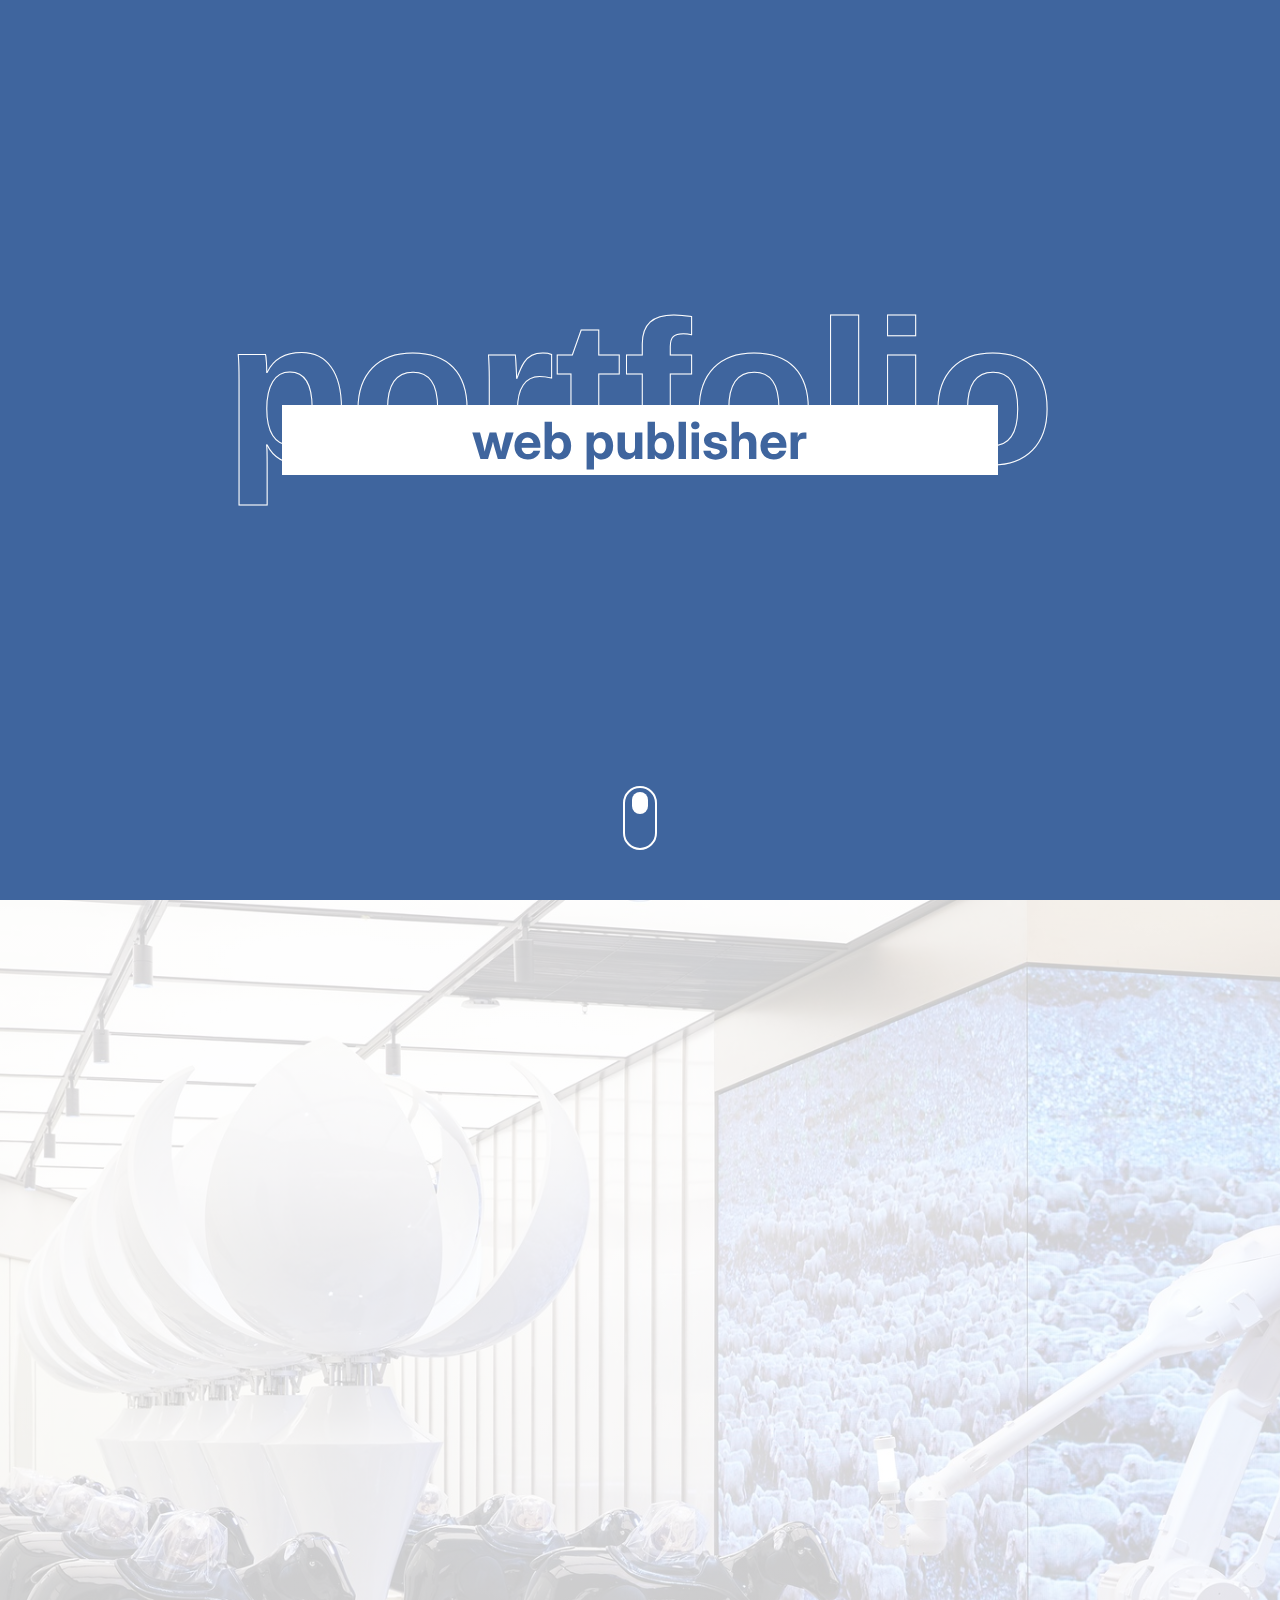
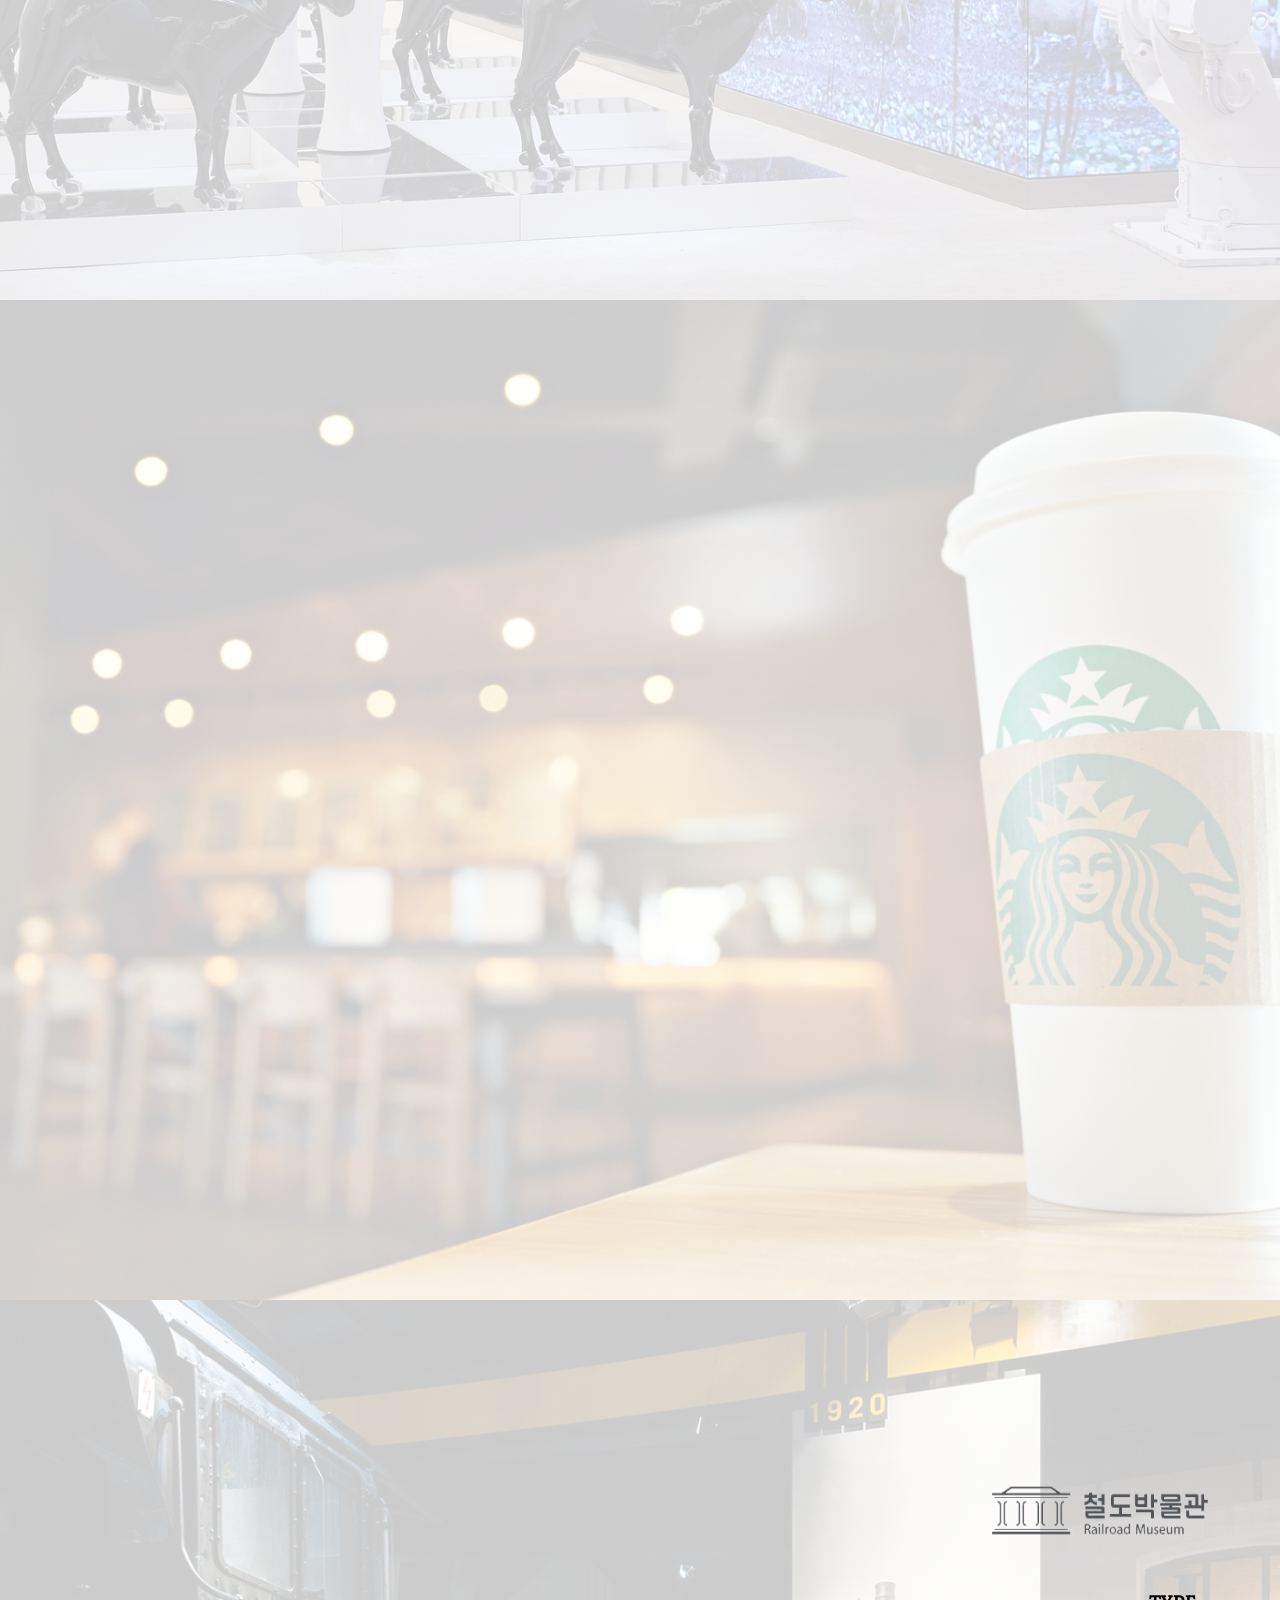
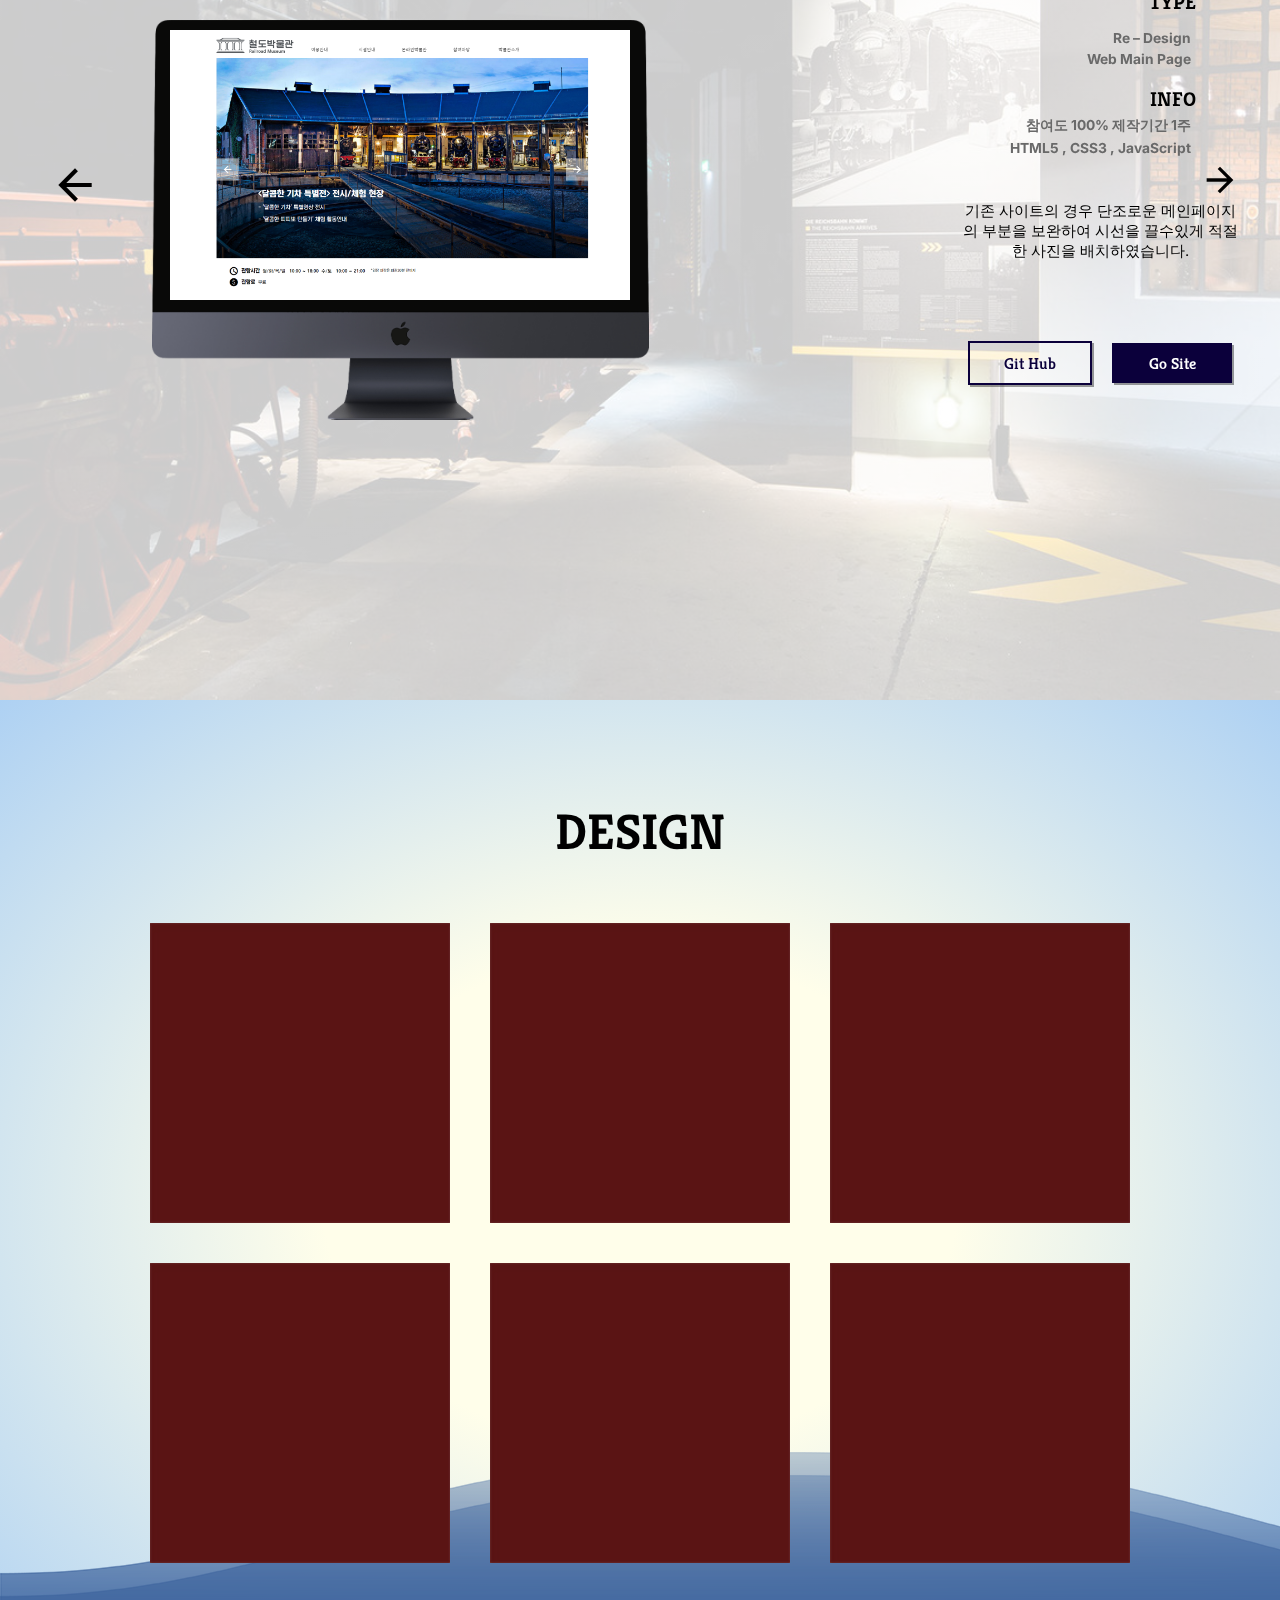
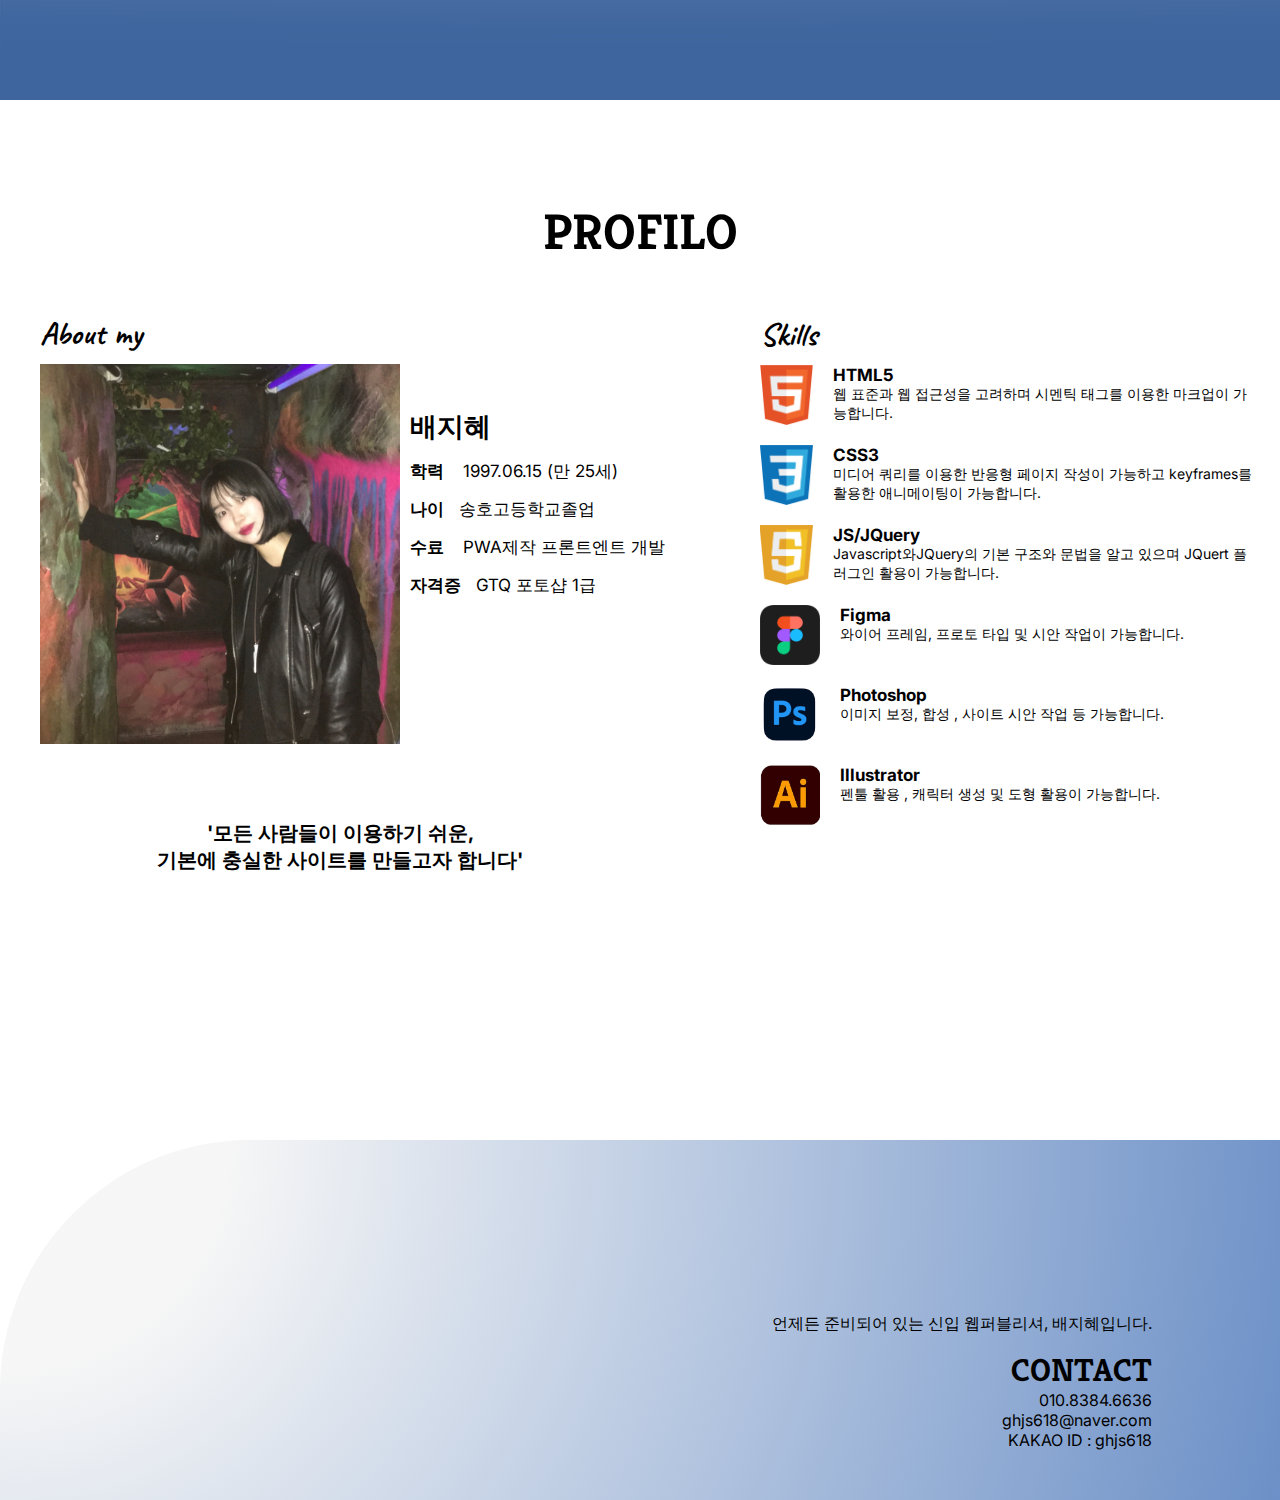
==== index.html @ cec8151c "메뉴이름수정" ====
<!DOCTYPE html>
<html lang="ko">

<head>
    <meta charset="UTF-8">
    <meta http-equiv="X-UA-Compatible" content="IE=edge">
    <meta name="viewport" content="width=device-width, initial-scale=1.0">
    <title>배지혜 PORTFOLIO</title>
    <link rel="stylesheet" href="css/main.css">
    <!-- 구글아이콘 -->
    <link href="https://fonts.googleapis.com/icon?family=Material+Icons" rel="stylesheet">
    <!-- 애니메이션 -->
    <link rel="stylesheet" href="https://cdnjs.cloudflare.com/ajax/libs/animate.css/3.7.2/animate.min.css" />
    <!-- 슬라이드 -->
    <link rel="stylesheet" href="https://unpkg.com/swiper@8/swiper-bundle.min.css" />
    <!--  -->
    <link rel="stylesheet" href="css/colorbox.css">
</head>

<body>
    <header>
        <nav class="pager pager-mo">
            <ul>
                <li class="on"><a href="#">Main<p></p></a></li>
                <li><a href="#">Responsive<p></p></a></li>
                <li><a href="#">Clone Coding<p></p></a></li>
                <li><a href="#">Re-Design<p></p></a></li>
                <li><a href="#">디자인<p></p></a></li>
                <li><a href="#">프로필<p></p></a></li>

            </ul>
        </nav>
    </header>
    <nav class="pager pager-pc">
        <ul>
            <li class="on"><a href="#">Main<p></p></a></li>
            <li><a href="#">Responsive<p></p></a></li>
            <li><a href="#">Clone Coding<p></p></a></li>
            <li><a href="#">Re-Design<p></p></a></li>
            <li><a href="#">Design<p></p></a></li>
            <li><a href="#">PROFILO<p></p></a></li>

        </ul>
    </nav>
    <div class="menu-toggle-btn">
        <div id="one"></div>
        <div id="two"></div>
        <div id="three"></div>
    </div>

    <!--Wrap-->
    <div id="wrap">
        <section id="main">
            <div class="circles_area">
                <!-- 위로 올라가는 물방울 -->
                <ul class="circles">
                    <li></li>
                    <li></li>
                    <li></li>
                    <li></li>
                    <li></li>
                    <li></li>
                    <li></li>
                    <li></li>
                    <li></li>
                    <li></li>
                </ul>
                <div class="inner">
                    <h2>portfolio</h2>
                    <h3>web publisher</h3>
                    <div class="scroll-container">
                        <div class="scroller"></div>
                    </div>
                </div>

            </div>
        </section>


        <!--.gentle-monter -->
        <section id="gentle">
            <div class="inner web">
                <div class="item animate" data-animate="fadeInLeft" data-duration="1.0s" data-delay="0.1s"
                    data-offset="100">
                    <div class=" item_box">
                        <figure><img src="images/gentel-mainPage.png" alt="젠틀몬스터메인페이지"></figure>
                    </div>
                </div>
                <div class="info">
                    <div class="info_text animate" data-animate="fadeIn" data-duration="1.5s" data-delay="0.1s"
                        data-offset="100">
                        <h3><img src="images/gentle-logo.png" alt="젠틀몬스터 로고"></h3>
                        <nav>
                            <ul class="info_title">
                                <li>TYPE
                                    <ul class="info_sub sub_flex">
                                        <li>Responsive</li>
                                        <li> Web Main Page</li>
                                    </ul>
                                </li>
                                <li>INFO
                                    <ul class="info_sub">
                                        <li>참여도 100% 제작기간 2주</li>
                                        <li>HTML5 , CSS3 , jQuery , JavaScript</li>
                                    </ul>
                                </li>
                            </ul>
                        </nav>
                        <p>기존 사이트의 경우 단조로운 레이아웃 <br>
                            구성과 반응형이 아닌점을 보완하여 <br>
                            다채로운 레이아웃 구조를 사용해 <br> 브랜드의
                            정체성을 잘드러낼수있게 <br> 기획하였습니다.</p>
                        <div class="btn-group">
                            <a href="https://github.com/jihye615/g_m/tree/master" target=”_blank”
                                class="btn1">GitHub</a>
                            <a href="https://jihye615.github.io/g_m/" target=”_blank” class="btn2">GoSite</a>
                        </div>
                    </div>
                </div>
            </div>
        </section>
        <!--#starbucks-->
        <section id="starbucks">
            <div class="inner web">

                <div class="item animate" data-animate="fadeInLeft" data-duration="1.0s" data-delay="0.1s"
                    data-offset="100">
                    <div class="item_box">
                        <figure><img src="images/starbucks_mainpage.jpg" alt="스타벅스 메인페이지"></figure>
                    </div>
                </div>
                <div class="info">
                    <div class="info_text animate" data-animate="fadeIn" data-duration="1.5s" data-delay="0.1s"
                        data-offset="100">
                        <h3><img src="images/starbucks_logo.png" alt="스타벅스로고"></h3>
                        <nav>
                            <ul class="info_title">
                                <li>TYPE
                                    <ul class="info_sub sub_flex">
                                        <li>Clone Coding</li>
                                        <li> Web Main Page</li>
                                    </ul>
                                </li>
                                <li>INFO
                                    <ul class="info_sub">
                                        <li>참여도 100% 제작기간 2주</li>
                                        <li>HTML5 , CSS3 , JavaScript</li>
                                    </ul>
                                </li>
                            </ul>
                        </nav>
                        <p>기존 스타벅스 사이트를 똑같이 따라하며
                            레이아웃 구조에대한 이해도를 익혔습니다.</p>
                        <div class="btn-group">
                            <a href="https://github.com/jihye615/g_m/tree/master" target=”_blank” class="btn1">Git
                                Hub</a>
                            <a href="https://jihye615.github.io/g_m/" target=”_blank” class="btn2">Go Site</a>
                        </div>

                    </div>
                </div>
            </div>
        </section>
        <!--.slider-->
        <section class="slider">
            <div class="swiper swiper_trainMuseum">
                <div class="swiper-wrapper">
                    <div class="swiper-slide trainMuseum">
                        <div class="inner web">
                            <!-- <h2>re – Design</h2> -->
                            <div class="item">
                                <div class="item_box">
                                    <figure><img src="images/trainMuseum_mainpage.png" alt="철도박물관 메인페이지"></figure>
                                </div>
                            </div>
                            <div class="info">
                                <div class="info_text">
                                    <h3><img src="images/train_logo.png" alt="철도박물관로고"></h3>
                                    <nav>
                                        <ul class="info_title">
                                            <li>TYPE
                                                <ul class="info_sub sub_flex">
                                                    <li> Re – Design</li>
                                                    <li> Web Main Page</li>
                                                </ul>
                                            </li>
                                            <li>INFO
                                                <ul class="info_sub">
                                                    <li>참여도 100% 제작기간 1주</li>
                                                    <li>HTML5 , CSS3 , JavaScript</li>
                                                </ul>
                                            </li>
                                        </ul>
                                    </nav>
                                    <p>기존 사이트의 경우 단조로운 메인페이지의
                                        부분을 보완하여 시선을 끌수있게 적절한 사진을 배치하였습니다.
                                    </p>
                                    <div class="btn-group">
                                        <a href="https://github.com/jihye615/traimMuseum" target=”_blank”
                                            class="btn1">Git Hub</a>
                                        <a href="https://jihye615.github.io/traimMuseum/" target=”_blank”
                                            class="btn2">Go Site</a>
                                    </div>
                                </div>
                            </div>
                        </div>

                    </div>
                    <div class="swiper-slide pizzaHut">
                        <div class="inner web">
                            <!-- <h2>re – Design</h2> -->
                            <div class="item">
                                <div class="item_box">
                                    <figure><img src="images/pizzahut_imgcopy.jpg" alt="피자헛메인페이지"></figure>
                                </div>
                            </div>
                            <div class="info">
                                <div class="info_text">
                                    <h3><img src="images/plzzaHut-_logo.png" alt="피자헛로고"></h3>
                                    <nav>
                                        <ul class="info_title">
                                            <li>TYPE
                                                <ul class="info_sub sub_flex">
                                                    <li> Re – Design</li>
                                                    <li> Web Main Page</li>
                                                </ul>
                                            </li>
                                            <li>INFO
                                                <ul class="info_sub">
                                                    <li>참여도 100% 제작기간 2주</li>
                                                    <li>HTML5 , CSS3 , JavaScript ,jQuery </li>
                                                </ul>
                                            </li>
                                        </ul>
                                    </nav>
                                    <p>피자헛의 시그니처 컬러를 자주 사용하여
                                        통일감을 주었고 다양한 광고영역을 사용하여
                                        브랜드가 가지고 다양성을 노출시켰습니다.</p>

                                    <div class="btn-group">
                                        <a href="https://github.com/jihye615/g_m/tree/master" target=”_blank”
                                            class="btn1">Git Hub</a>
                                        <a href="https://jihye615.github.io/g_m/" target=”_blank” class="btn2">Go
                                            Site</a>
                                    </div>
                                </div>
                            </div>
                        </div>

                    </div>
                    <!-- <div class="swiper-slide"></div> -->
                </div>
            </div>


            <div class="button-prev"><span class="material-icons">arrow_back_ios</span></div>
            <div class="button-next"><span class="material-icons">arrow_forward_ios</span></div>
        </section>

        <!--desinge-->

        <section class="design">
            <div class="inner">
                <h4>DESIGN</h4>
                <div class="ocean">
                    <div class="wave"></div>
                    <div class="wave"></div>
                </div>
                <div>
                    <ul class="design_box">
                        <li><a href="images/desing/uiux_desing.png"><img src="images/bbg.jpg" alt="앱 아이콘 만들기">
                                <p>앱 아이콘 만들기</p>
                            </a></li>
                        <li><a href="images/train_logo.png"><img src="images/bbg.jpg" alt="웹사이트 메인 리디자인">
                                <p>웹사이트 메인 리디자인</p>
                            </a></li>
                        <li><a href="images/bbg.jpg"><img src="images/bbg.jpg" alt="와이어프레임제작">
                                <p>와이어프레임제작</p>
                            </a></li>
                        <li><a href="images/bg.jpg"><img src="images/bbg.jpg" alt="이벤트 팝업창 디자인">
                                <p>이벤트 팝업창 디자인</p>
                            </a></li>
                        <li><a href="images/bbg.jpg"><img src="images/bbg.jpg" alt="제품 배너 디자인">
                                <p>제품 배너 디자인</p>
                            </a></li>
                        <li><a href="images/bg.jpg"><img src="images/bbg.jpg" alt="유튜브 썸네일 디자인">
                                <p>유튜브 썸네일 디자인</p>
                            </a></li>
                    </ul>
                </div>
            </div>

        </section>
        <!--.profilo-->
        <section class="profilo">
            <div class="inner">
                <h2>PROFILO </h2>
                <h3>About my</h3>
                <div class="profilo_all">
                    <div class="About">
                        <img src="images/my.png" alt="">
                        <ul>
                            <li>배지혜</li>
                            <li><b>학력 </b>1997.06.15 (만 25세) </li>
                            <li><b>나이</b>송호고등학교졸업</li>
                            <li><b>수료 </b>PWA제작 프론트엔트 개발</li>
                            <li><b>자격증</b>GTQ 포토샵 1급</li>
                        </ul>
                    </div>
                    <p>'모든 사람들이 이용하기 쉬운, <br>
                        기본에 충실한 사이트를 만들고자 합니다'</p>
                    <div class="skill">
                        <h3>Skills</h3>
                        <ul class="skill_gnb">
                            <li><img src="images/skillCon/html_con.png" alt="html5아이콘">
                                <ul class="skill_sub">
                                    <li>HTML5</li>
                                    <li>웹 표준과 웹 접근성을 고려하며 시멘틱 태그를 이용한 마크업이 가능합니다.</li>
                                </ul>
                            </li>
                            <li>
                                <img src="images/skillCon/css_con.png" alt="css아이콘">
                                <ul class="skill_sub">
                                    <li>CSS3</li>
                                    <li>미디어 쿼리를 이용한 반응형 페이지 작성이 가능하고 keyframes를 활용한
                                        애니메이팅이 가능합니다.</li>
                                </ul>

                            </li>
                            <li>
                                <img src="images/skillCon/js_con.png" alt="js아이콘">
                                <ul class="skill_sub">
                                    <li>JS/JQuery</li>
                                    <li>Javascript와JQuery의 기본 구조와 문법을 알고 있으며 JQuert 플러그인 활용이 가능합니다.</li>
                                </ul>

                            </li>
                            <li>
                                <img src="images/skillCon/figma_con.png" alt="Figma아이콘">
                                <ul class="skill_sub">
                                    <li>Figma</li>
                                    <li>와이어 프레임, 프로토 타입 및 시안 작업이 가능합니다.</li>
                                </ul>

                            </li>
                            <li>
                                <img src="images/skillCon/photoshop.png" alt="Photoshop아이콘">
                                <ul class="skill_sub">
                                    <li>Photoshop</li>
                                    <li>이미지 보정, 합성 , 사이트 시안 작업 등 가능합니다.</li>
                                </ul>

                            </li>
                            <li>
                                <img src="images/skillCon/illustrator.png" alt="Illustrator아이콘">
                                <ul class="skill_sub">
                                    <li>Illustrator</li>
                                    <li>펜툴 활용 , 캐릭터 생성 및 도형 활용이 가능합니다.</li>
                                </ul>

                            </li>
                        </ul>
                    </div>
                </div>
            </div>
        </section>
        <!--contact-->
        <section id="contact">
            <div class="contact_info">
                <p>언제든 준비되어 있는 신입 웹퍼블리셔, 배지혜입니다.</p>
                <h3>CONTACT</h3>
                <ul>
                    <li>010.8384.6636</li>
                    <li>ghjs618@naver.com</li>
                    <li>KAKAO ID : ghjs618</li>
                </ul>
            </div>
            <div class="contact_bg"></div>
        </section>

    </div>
    <!--#wrap-->

    <script src="https://ajax.googleapis.com/ajax/libs/jquery/1.12.4/jquery.min.js"></script>
    <script src="js/scrolla.jquery.min.js"></script>
    <script src="https://unpkg.com/swiper@8/swiper-bundle.min.js"></script>
    <script src="js/jquery.colorbox.js"></script>
    <script src="js/main.js"></script>
</body>

</html>
---- css/main.css ----
@import url('https://fonts.googleapis.com/css2?family=Inter:wght@100;200;300;700&display=swap');
@import url('https://fonts.googleapis.com/css2?family=Kreon:wght@300;400;500&display=swap');
@import url('https://fonts.googleapis.com/css2?family=Caveat:wght@500&display=swap');

*{margin: 0; padding: 0; list-style: none;font-family: 'Inter', sans-serif;}
body{ min-height: 100vh;}
a{color: #000000; text-decoration: none;}
img{display: block;}
::selection{background-color: #453f9e;}

/* 버튼 */
.btn-group a{ display: flex; justify-content: center; align-items: center; width: 120px;height: 40px; border: none; background: none; box-shadow: 2px 2px rgba(8,8,8,0.4); cursor: pointer; font-family: 'Kreon', serif; font-size: 16px; font-weight: 600;}



#wrap>section>.inner{width:80%; margin:auto; height:700px;padding:150px 0;} 
.slider .inner{width:80%; margin:auto; height:700px;padding:150px 0;}


/* 모바일 header */
header{width: 100%; height: 60px; padding: 0 5%; position: fixed; background-color:#3F659E; z-index: 5;}
header .pager-mo{position: absolute;width: 100%;top: 100%;left: 0;background:  #3F659E;}

header .pager-mo ul li a{display: block;color: #fff;font-size: 0.875em; /*14*/padding: 15px 0 15px 5%;transition: all .2s;}
header .pager-mo ul li a:hover{background-color: #fff;color: #3F659E; font-weight: bold;}
.pager .on a{background: #ffffff ; color:#041835 ; font-weight: bold;}
header .pager-mo,.pager-pc{display: none;}


/* menu-toggle-btn */
.menu-toggle-btn {position: fixed; top: 0; right: 0; width: 90px; height: 70px; z-index: 100;
    cursor: pointer; transition: all 0.6s ease-in-out; box-sizing: border-box; padding-top: 20px;}
.menu-toggle-btn>div {width: 33px;height: 3px;border-radius: 2px;background: #fff;margin: 5px 28px;}

/*메인 */
#main{background-color: #3F659E;}
#main .inner h2{position: relative; top: 25%;width: 100%;text-align: center;font-size:16vw; color: #3F659E; font-weight: bold;-webkit-text-stroke: 1px white; font-family:Arial, Helvetica, sans-serif;}
#main h3{position: relative;top: 21%; width: 70%; margin: auto; height:40px;font-size:4vw; font-weight: bold;
    display: flex;align-items: center; justify-content: center; color: #3F659E; background-color: #fff;}

/* 위로 올라가는 물방울 */

#wrap>section> .circles_area > .inner{width:80%; margin:auto; height:700px;padding: 100px 0;} 
.circles_area{background: -webkit-linear-gradient(to left, #8f94fb, #4e54c8);  width: 100%;height:100vh;}
.circles{position: absolute;top: 0;left: 0;width: 100%;height: 100%;overflow: hidden;}
.circles li{position: absolute;display: block;list-style: none;width: 20px;height: 20px;background: rgba(255, 255, 255, 0.2);animation: animate 25s linear infinite;bottom: -150px;}
.circles li:nth-child(1){left: 25%;width: 80px;height: 80px;animation-delay: 0s;}
.circles li:nth-child(2){left: 10%;width: 20px;height: 20px;animation-delay: 2s;animation-duration: 12s;}
.circles li:nth-child(3){left: 70%;width: 20px;height: 20px;animation-delay: 4s;}
.circles li:nth-child(4){left: 40%;width: 60px;height: 60px;animation-delay: 0s;animation-duration: 18s;}
.circles li:nth-child(5){left: 65%;width: 20px;height: 20px;animation-delay: 0s;}
.circles li:nth-child(6){left: 75%;width: 110px;height: 110px;animation-delay: 3s;}
.circles li:nth-child(7){left: 35%;width: 150px;height: 150px;animation-delay: 7s;}
.circles li:nth-child(8){left: 50%;width: 25px;height: 25px;animation-delay: 15s;animation-duration: 45s;}
.circles li:nth-child(9){left: 20%;width: 15px;height: 15px;animation-delay: 2s;animation-duration: 35s;}
.circles li:nth-child(10){left: 85%;width: 150px;height: 150px;animation-delay: 0s;animation-duration: 11s;}

@keyframes animate {
    0%{transform: translateY(0) rotate(0deg); opacity: 1;border-radius: 0;}
    100%{transform: translateY(-1000px) rotate(720deg);opacity: 0;border-radius: 50%;}
}

/* 마우스 스크롤 */

.scroll-container{ position: absolute;right: 0; left: 0; margin: auto; bottom: 50px; width: 30px; height: 60px;border: 2px solid #fff;border-radius: 20px;}
.scroller{position: absolute; top: 4px;left:0; right: 0;  margin: auto; bottom: 34px;width: 16px; border-radius: 8px;background-color: #fff;animation: scroller 1500ms ease-out infinite;}
@keyframes scroller{
    0%{bottom: 34px;}
    5%{top: 4px;}
    32%{bottom: 4px;}
    66%{top: 34px; bottom: 4px;}
    100%{top: 4px; bottom: 34px;}
}

/*mo_item */
#gentle{background:no-repeat center; background-size: cover;background-image: linear-gradient(rgba(255, 255, 255, 0.8),rgba(255, 255, 255, 0.8)),url(../images/gentle_monster-bg.jpg);}
.inner .item{background: url(../images/main.png) no-repeat center ; width: 100%; height: 300px; background-size: contain;position: relative;}
.inner .item .item_box{width:350px; height: 200px; overflow: hidden; position: absolute; left: 0; right: 0; margin: auto; top: 10px;}
.inner .item .item_box figure img{width: 100%; position: absolute;top: 0;left: 0;transition: 6s linear;}
.inner .item .item_box figure:hover img{ transform: translateY(-100%);top: 100%; cursor: pointer;}

/* mo-info */
.inner .info{position: relative; top: 30px; margin: auto; height: 450px;}
.inner .info h3 img{position: relative; left: 0; right: 0; margin: auto; margin-bottom: 15px; width: 300px;}
.inner .info nav{display: flex; justify-content: center;}
.inner .info ul li{display: flex;}
.inner .info ul.sub_flex{display: flex; }
.inner ul.info_title > li{font-size:1.250em; font-weight: bold; font-family: 'Kreon', serif;}
.inner ul.info_sub li{margin-left: 15px;  font-size:0.688em; color: rgb(105, 105, 105);}
.info_text  p{width:280px;margin: auto; padding-top: 20px; font-size:0.938em; text-align: center;}


.inner .info .btn-group .btn2{ color: #fff;}
.inner .info .btn-group{position: relative; top: 40px; display: flex; align-items: center; justify-content: center;}


#gentle .inner .info .btn-group .btn1{border: 2px solid #000000; margin-right: 20px; }
#gentle .inner .info .btn-group .btn1:hover{text-decoration: underline #000;}
#gentle .inner .info .btn-group .btn2{background-color: #000000 }
#gentle .inner .info .btn-group .btn2:hover{text-decoration: underline rgb(255, 255, 255);}
#gentle .inner .info .btn-group .btn2{color: #fff;}

/* mo-starbucks */
#starbucks{background:no-repeat center; background-size: cover;background-image: linear-gradient(rgba(255, 255, 255, 0.8),rgba(255, 255, 255, 0.8)),url(../images/strarbucks_bg.jpg);}
#starbucks .inner .info .btn-group .btn1{border: 2px solid #135713; margin-right: 20px; }
#starbucks .inner .info .btn-group .btn1:hover{text-decoration: underline #135713;}
#starbucks .inner .info .btn-group .btn2{background-color: #135713}
#starbucks .inner .info .btn-group .btn2:hover{text-decoration: underline rgb(255, 255, 255);}
#starbucks .inner .info .btn-group .btn1{ color: #135713}




.slider {position: relative; width: 100%; margin: auto;}
/* background-image: radial-gradient(circle at top left, rgba(0, 0, 0, 0) 17%, #3F659E 100%); */

/* 이전 다음버튼 */
.slider .button-prev,.slider .button-next {position: absolute;top: 0;bottom: 0; margin: auto;width:80px;height: 80px;outline: none;z-index: 1;cursor: pointer;}
.slider .button-prev {left:50px;}
.slider .button-next {right: 0;}
.slider .button-prev .material-icons,.slider .button-next .material-icons {color: rgb(0, 0, 0); font-size: 40px;}

.slider .trainMuseum {background:no-repeat center; background-size: cover;background-image: linear-gradient(rgba(255, 255, 255, 0.8),rgba(255, 255, 255, 0.8)),url(../images/trainMuseum_bg.jpg);}
.slider .pizzaHut {background:no-repeat center; background-size: cover;background-image: linear-gradient(rgba(255, 255, 255, 0.8),rgba(255, 255, 255, 0.8)),url(../images/pizzaHut_bg.jpg);}




/*pizzaHut  */

.pizzaHut .info h3{padding-bottom:40px; width: 230px; height: 70px; margin: auto;}
.pizzaHut .info h3 img{width: 100%; height: 100%;}
.pizzaHut .info .btn-group .btn1{border: 2px solid #da2929; margin-right: 20px; }
.pizzaHut .info .btn-group .btn1:hover{text-decoration: underline #da2929;}
.pizzaHut .info .btn-group .btn2{background-color: #da2929}
.pizzaHut .info .btn-group .btn2:hover{text-decoration: underline rgb(255, 255, 255);}
.pizzaHut .info .btn-group .btn1{color: #da2929}

/* trainMuseum */
.trainMuseum .info h3{padding-bottom:40px; width: 230px; height: 70px; margin: auto;}
.trainMuseum .info h3 img{width: 100%; height: 100%;}
.trainMuseum .info .btn-group .btn1{border: 2px solid #0b003b; margin-right: 20px; }
.trainMuseum .info .btn-group .btn1:hover{text-decoration: underline #0b003b}
.trainMuseum .info .btn-group .btn2{background-color: #0b003b}
.trainMuseum .info .btn-group .btn2:hover{text-decoration: underline rgb(255, 255, 255);}
.trainMuseum .info .btn-group .btn1{color: #0b003b}



/* 디자인영역 */
.design{ position: relative;}

.design h4{ position: relative; left:0; right: 0; margin: auto; width: 200px; font-size: 50px;font-family: 'Kreon', serif;color: rgb(0, 0, 0); text-align: center;}
.design .inner ul{  width: 100%;  display: flex; flex-wrap: wrap; justify-content:center; margin-top: 40px;}
.design .inner li{ position: relative; font-size: 14px; font-weight: 600; margin:10px; width: 40%; margin:10px;}
.design .inner li img{transition: all 0.5s; width: 100%;}
.design .inner li p{position: absolute; top: 50%; text-align: center; width:100%; color: #fff;}
.design .inner li:hover img{opacity: 0.5;}



.design {background:radial-gradient(ellipse at center, rgba(255,254,234,1) 0%, rgba(255,254,234,1) 35%, #aed1f3 100%);overflow: hidden;}
.ocean { height: 5%;width:100%;position:absolute;bottom:0;left:0;background: #3f659e}
.wave {background: url(../images/wave.png) repeat-x; position: absolute;top: -198px;width: 6400px;height: 198px;animation: wave 7s cubic-bezier( 0.36, 0.45, 0.63, 0.53) infinite;transform: translate3d(0, 0, 0);}
.wave:nth-of-type(2) {top: -175px;animation: wave 7s cubic-bezier( 0.36, 0.45, 0.63, 0.53) -.125s infinite, swell 7s ease -1.25s infinite;opacity: 1;} 
@keyframes wave {
    0% {margin-left: 0;}
    100% {margin-left: -1600px;}
}
@keyframes swell {
0%, 100% {transform: translate3d(0,-25px,0);}
    50% {transform: translate3d(0,5px,0);}
}

/* 프로필영역 */
.profilo h2{ position: relative;left:0; right: 0; margin: auto; width: 200px; font-size: 50px;font-family: 'Kreon', serif;color: rgb(0, 0, 0); text-align:center; top: -50px; }
.profilo h3{margin-bottom: 10px; font-size: 27px;  font-family: 'Caveat', cursive;}
.profilo .About{display: flex;}
.profilo .About img{width: 200px; margin-right: 10px;}
.profilo .About ul{width: 60%; font-size: 14px;}
.profilo .About ul li:first-child{font-weight: bold; font-size: 17px;}
.profilo .About ul li{margin:10px 0;}
.profilo .About ul li img{width: 40px; height: 40px;}

.profilo p{width: 100%; margin: 25px 0 15px 0; font-weight: bold; text-align: center;}

.profilo .skill{margin-top:0px;}
.profilo .skill ul li{display: flex; width: 100%; margin: 0px 0;}
.profilo .skill ul li img{width: 40px; height: 40px;}
.profilo .skill .skill_gnb > li {height: 50px; margin: 5px 0;}
.profilo .skill .skill_sub li{padding-left: 10px;}
.profilo .skill .skill_sub li:nth-child(1){font-weight: bold; font-size: 0.875em;}
.profilo .skill .skill_sub li:nth-child(2){font-size:0.750em;}


/* 연락처영역 */
#contact{position: relative; width: 100%; height: 400px;}
#contact .contact_bg{position: absolute; bottom: 0; width: 100%; height: 90%; border-radius:250px 0 0 0 ; background: radial-gradient(circle at top left, rgba(202, 202, 202, 0.164) 17%, #6c90c7 100%);}
#contact .contact_info{position: absolute; right: 10%; bottom:50px; z-index: 5; text-align: right;}
#contact .contact_info p{ margin-bottom:15px;}
#contact .contact_info h3{font-size: 2.000em; font-family: 'Kreon', serif;}




/* =======================tab============================*/
@media all and (min-width:768px){
#main h3{top: 16%; height:10%;}
.design h4{ position: relative; top: -50px; left:0; right: 0; margin: auto;}
.design .inner ul{ height: 650px; position: relative;bottom: 50px;}
.design .inner li{width: 200px; height: 200px;}


/* pc */
@media all and (min-width:1200px){
    #wrap>section>.inner{width:1200px;} 
    .slider .inner{width:1200px}

.menu-toggle-btn{display: none;}
.pager-pc{display: block;}
.pager-mo{display:none;}
header{background: none;}

.pager-pc{position: fixed; top: 40%; right: 50%; margin-right: 650px; z-index: 9999; }
.pager-pc li{margin-bottom: 12px; text-align: right;}
.pager-pc li a{display: inline-block;font-weight: 500; transition: all 0.3s; color: #fff; text-shadow: 0 0 5px rgba(0,0,0,0.8);}
.pager-pc li:hover a{opacity: 0.6;}
.pager li p{display: inline-block; background: #4f7fc9; width: 3px; height: 20px; margin-bottom: -6px; margin-left: 10px; box-shadow: 0 0 5px rgba(0,0,0,0.4); transition: all 0.3s;}


#main h3{top: 10%; height:10%;}


.web{display: flex;}

.inner .item{height: 400px;left:-100px; top:170px;}
.inner .item .item_box{width:460px; height: 270px;}
.inner .info{top:0px;height: 650px; }
.inner .info h3 img{top:0;}

.inner .info ul li{display:block; text-align: right; margin: 5px;}
.inner .info ul.sub_flex{display:block; padding: 10px 0;}
.info_text p{padding-top: 40px;}

.inner .info .btn-group{top: 80px;}

/* .slider .swiper{width: 100%; height: 100vh;} */
/* .slider .swiper .swiper-wrapper{background: #000000;} */
.slider .button-prev,.slider .button-next {position: absolute;top: 0;bottom: 0; margin: auto;width:80px;height: 80px;outline: none;z-index: 1;cursor: pointer;}
.slider .button-prev {left:50px;}
.slider .button-next {right: 0;}

.slider .button-prev .material-icons{font-size: 50px;}

/* 디자인 */
.design .inner li{width: 300px; height: 300px; margin: 20px;}
.design .inner li p{ top: 50%; left: 50%; width: auto; color: #fff; transform: translate(-50%, -50%); opacity: 0; transition: all 0.5s;}
.design .inner li:hover p{opacity: 1;}

/* 프로필 */
.profilo_all{display: flex; flex-wrap: wrap;}
.profilo_all .About{order: 1; width: 60%;}
.profilo_all .About img{width: 50%; height: 380px;}
.profilo_all .skill{order: 2; width: 40%; position: relative; top:-50px;}
.profilo_all p{order: 3; width:50%; font-size: 1.250em; position: relative; top: -100px;}
.profilo h3{font-size: 32px;}


.profilo .About ul{width: 40%; padding-top: 30px; font-size: 17px;}
.profilo .About ul li:first-child{font-size: 1.563em;}
.profilo .About ul li{margin:15px 0;}
.profilo .About ul li b{padding-right: 15px;}


.profilo .skill{margin-top:0px;}

.profilo .skill ul li img{width: 60px; height: 60px;}
.profilo .skill .skill_gnb > li {height: 70px; margin: 10px 0;}
.profilo .skill .skill_sub li{padding-left: 20px;}
.profilo .skill .skill_sub li:nth-child(1){font-weight: bold; font-size:1.063em;}
.profilo .skill .skill_sub li:nth-child(2){font-size:0.875em;}

}
}
---- css/colorbox.css ----
/*
    Colorbox Core Style:
    The following CSS is consistent between example themes and should not be altered.
*/
#colorbox, #cboxOverlay, #cboxWrapper{position:absolute; top:0; left:0; z-index:9999; overflow:hidden; -webkit-transform: translate3d(0,0,0);}
#cboxWrapper {max-width:none;}
#cboxOverlay{position:fixed; width:100%; height:100%;}
#cboxMiddleLeft, #cboxBottomLeft{clear:left;}
#cboxContent{position:relative;}
#cboxLoadedContent{overflow:auto; -webkit-overflow-scrolling: touch;}
#cboxTitle{margin:0;}
#cboxLoadingOverlay, #cboxLoadingGraphic{position:absolute; top:0; left:0; width:100%; height:100%;}
#cboxPrevious, #cboxNext, #cboxClose, #cboxSlideshow{cursor:pointer;}
.cboxPhoto{float:left; margin:auto; border:0; display:block; max-width:none; -ms-interpolation-mode:bicubic;}
.cboxIframe{width:100%; height:100%; display:block; border:0; padding:0; margin:0;}
#colorbox, #cboxContent, #cboxLoadedContent{box-sizing:content-box; -moz-box-sizing:content-box; -webkit-box-sizing:content-box;}

/* 
    User Style:
    Change the following styles to modify the appearance of Colorbox.  They are
    ordered & tabbed in a way that represents the nesting of the generated HTML.
*/
#cboxOverlay{background:#fff; opacity: 0.9; filter: alpha(opacity = 90);}
#colorbox{outline:0;}
    #cboxContent{margin-top:32px; overflow:visible; background:#000;}
        .cboxIframe{background:#fff;}
        #cboxError{padding:50px; border:1px solid #ccc;}
        #cboxLoadedContent{background:#000; padding:1px;}
        #cboxLoadingGraphic{background:url(../img/colorbox/loading.gif) no-repeat center center;}
        #cboxLoadingOverlay{background:#000;}
        #cboxTitle{position:absolute; top:-22px; left:0; color:#000;}
        #cboxCurrent{position:absolute; top:-22px; right:205px; text-indent:-9999px;}

        /* these elements are buttons, and may need to have additional styles reset to avoid unwanted base styles */
        #cboxPrevious, #cboxNext, #cboxSlideshow, #cboxClose {border:0; padding:0; margin:0; overflow:visible; text-indent:-9999px; width:20px; height:20px; position:absolute; top:-20px; background:url(../img/colorbox/controls.png) no-repeat 0 0;}
        
        /* avoid outlines on :active (mouseclick), but preserve outlines on :focus (tabbed navigating) */
        #cboxPrevious:active, #cboxNext:active, #cboxSlideshow:active, #cboxClose:active {outline:0;}

        #cboxPrevious{background-position:0px 0px; right:44px;}
        #cboxPrevious:hover{background-position:0px -25px;}
        #cboxNext{background-position:-25px 0px; right:22px;}
        #cboxNext:hover{background-position:-25px -25px;}
        #cboxClose{background-position:-50px 0px; right:0;}
        #cboxClose:hover{background-position:-50px -25px;}
        .cboxSlideshow_on #cboxPrevious, .cboxSlideshow_off #cboxPrevious{right:66px;}
        .cboxSlideshow_on #cboxSlideshow{background-position:-75px -25px; right:44px;}
        .cboxSlideshow_on #cboxSlideshow:hover{background-position:-100px -25px;}
        .cboxSlideshow_off #cboxSlideshow{background-position:-100px 0px; right:44px;}
        .cboxSlideshow_off #cboxSlideshow:hover{background-position:-75px -25px;}
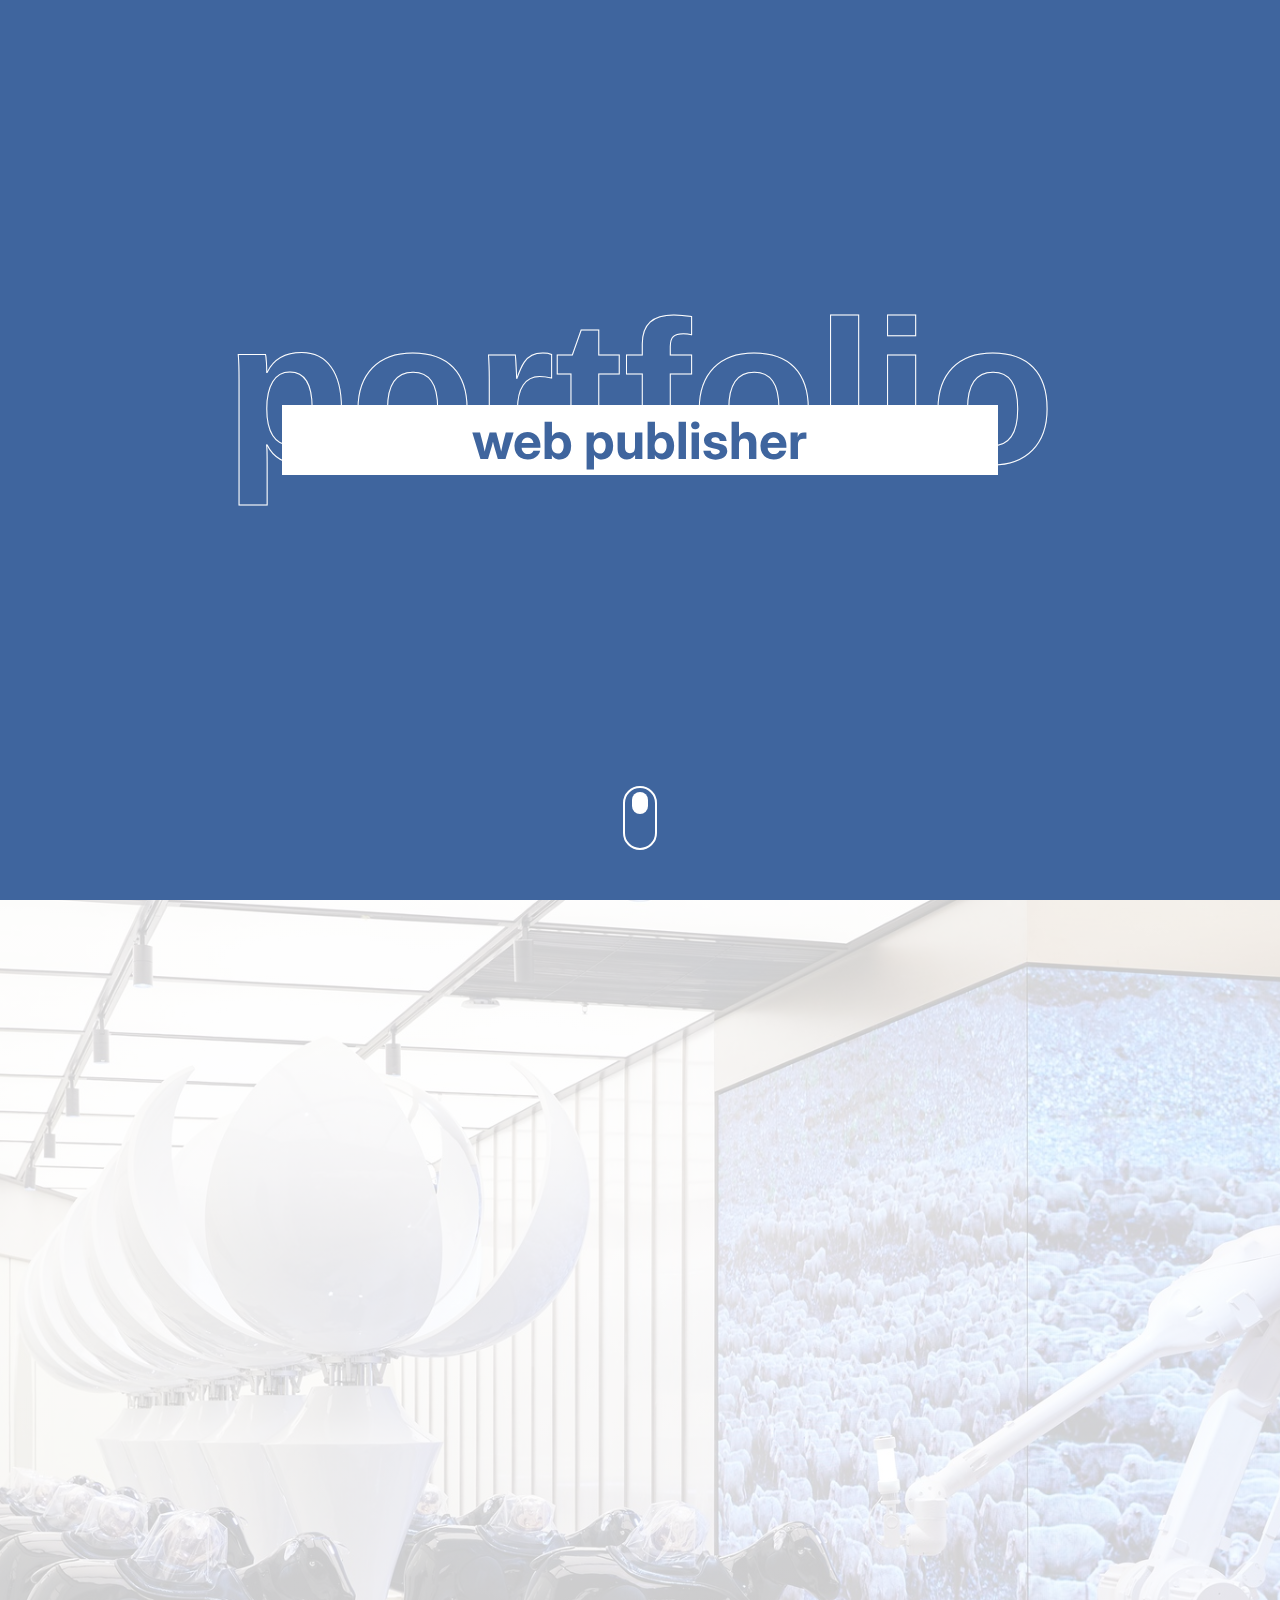
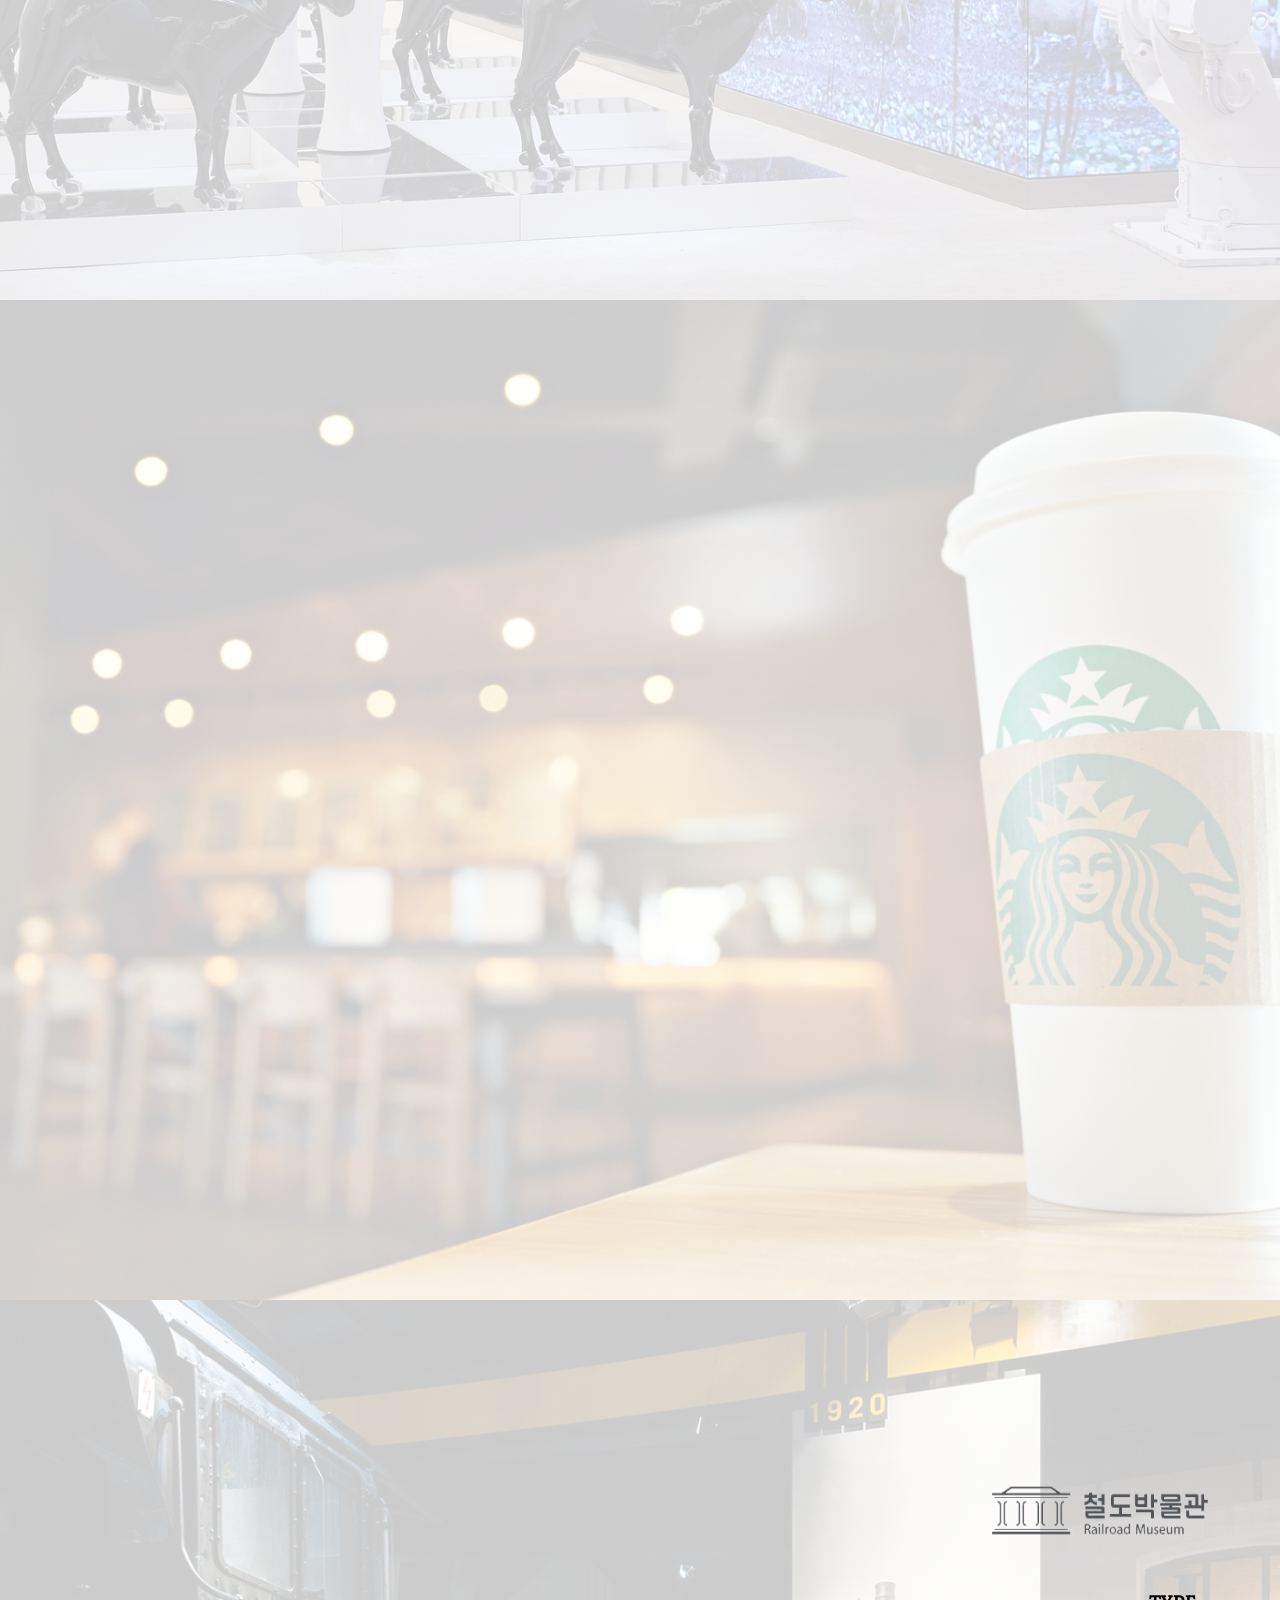
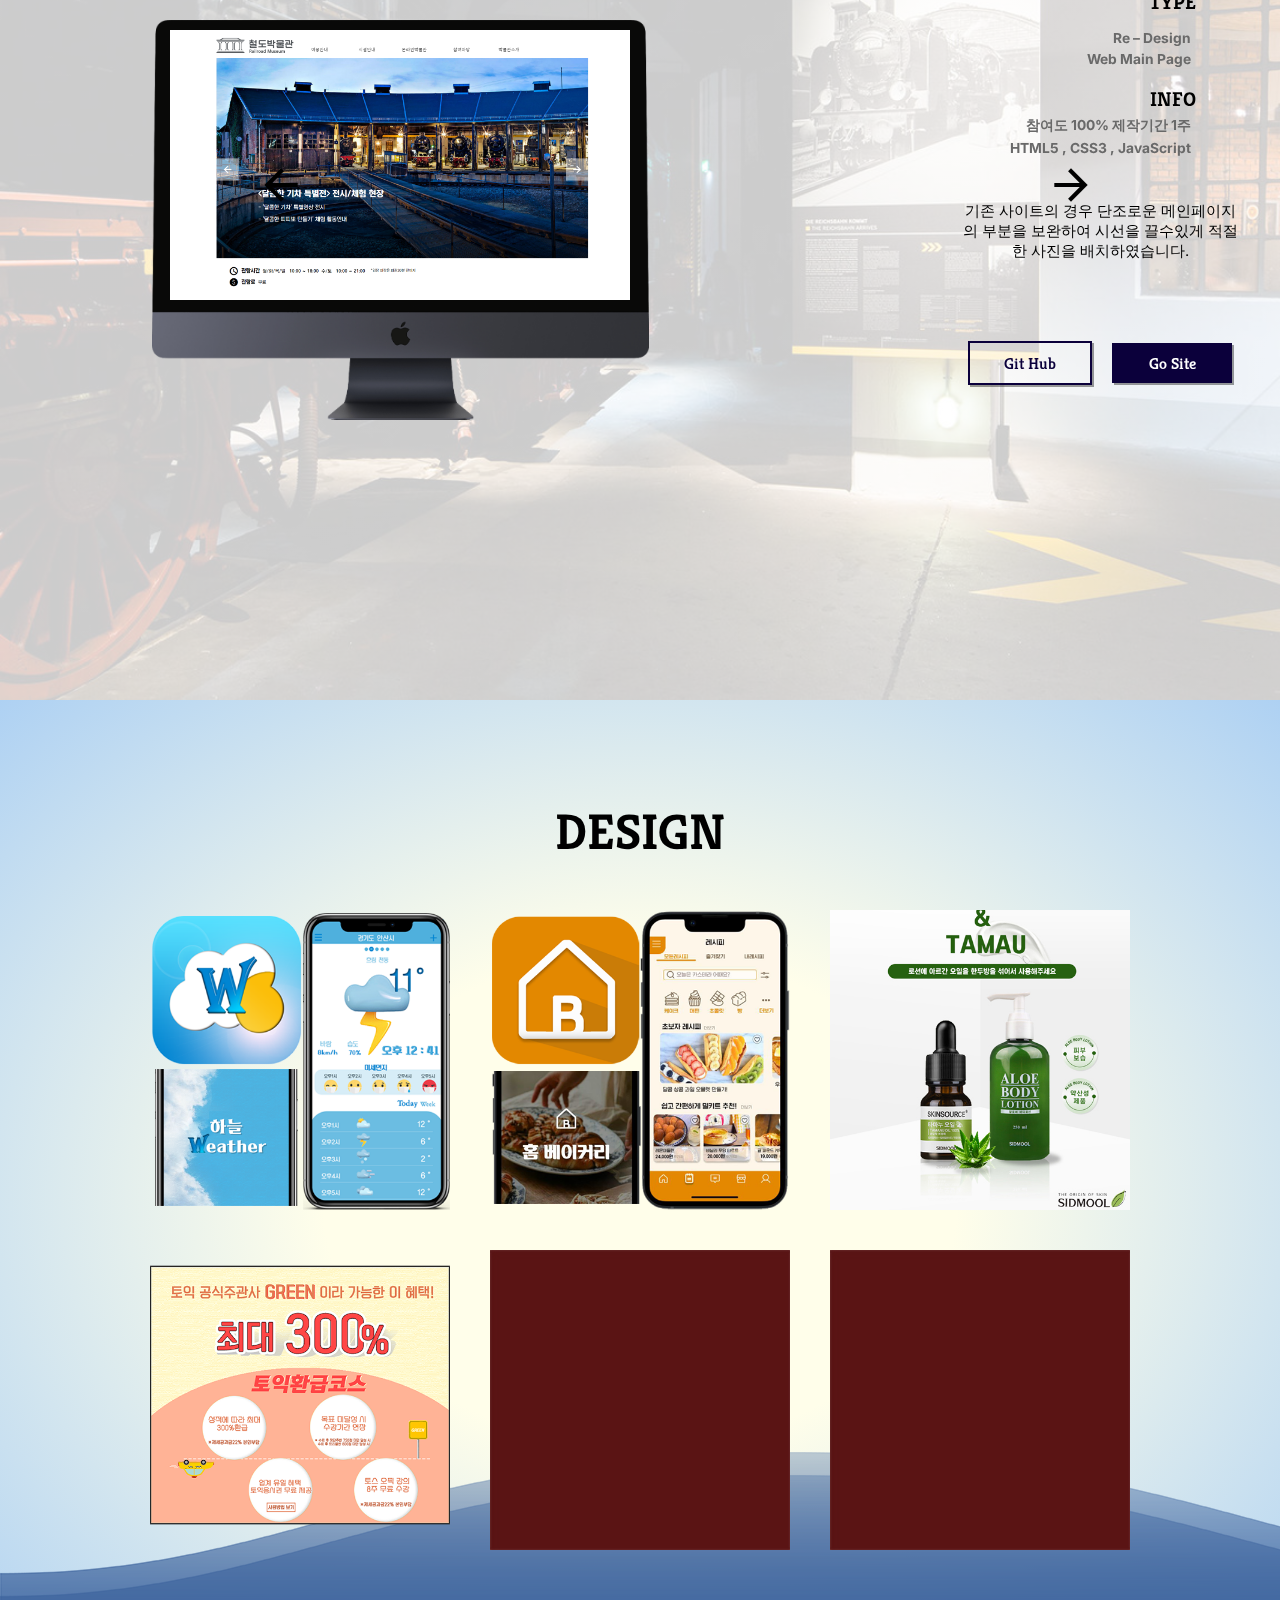
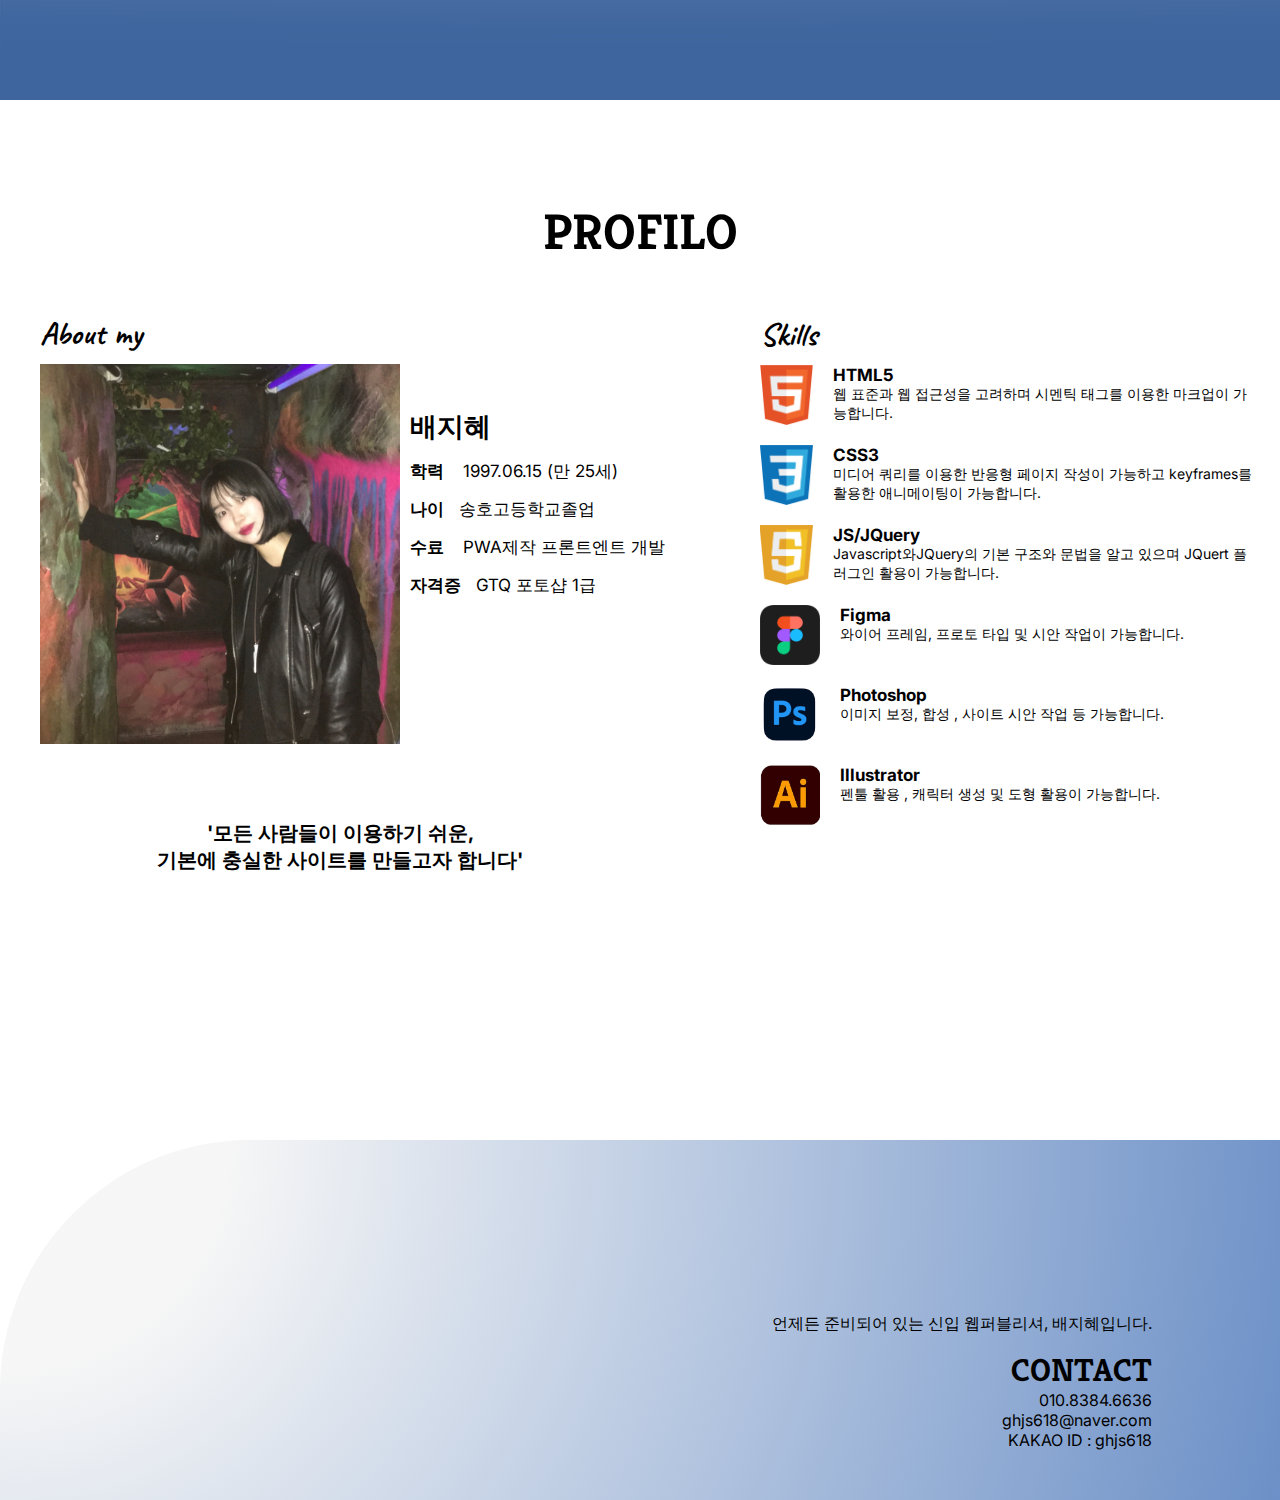
==== commit 459ee918: "디자인영역수정" ====
--- a/index.html
+++ b/index.html
@@ -25,8 +25,8 @@
                 <li><a href="#">Responsive<p></p></a></li>
                 <li><a href="#">Clone Coding<p></p></a></li>
                 <li><a href="#">Re-Design<p></p></a></li>
-                <li><a href="#">디자인<p></p></a></li>
-                <li><a href="#">프로필<p></p></a></li>
+                <li><a href="#">Design<p></p></a></li>
+                <li><a href="#">Profilo<p></p></a></li>
 
             </ul>
         </nav>
@@ -38,7 +38,7 @@
             <li><a href="#">Clone Coding<p></p></a></li>
             <li><a href="#">Re-Design<p></p></a></li>
             <li><a href="#">Design<p></p></a></li>
-            <li><a href="#">PROFILO<p></p></a></li>
+            <li><a href="#">Profilo<p></p></a></li>
 
         </ul>
     </nav>
@@ -152,9 +152,9 @@
                         <p>기존 스타벅스 사이트를 똑같이 따라하며
                             레이아웃 구조에대한 이해도를 익혔습니다.</p>
                         <div class="btn-group">
-                            <a href="https://github.com/jihye615/g_m/tree/master" target=”_blank” class="btn1">Git
+                            <a href="https://github.com/jihye615/StarBucks-Coffee" target=”_blank” class="btn1">Git
                                 Hub</a>
-                            <a href="https://jihye615.github.io/g_m/" target=”_blank” class="btn2">Go Site</a>
+                            <a href="https://jihye615.github.io/StarBucks-Coffee/" target=”_blank” class="btn2">Go Site</a>
                         </div>
 
                     </div>
@@ -238,9 +238,9 @@
                                         브랜드가 가지고 다양성을 노출시켰습니다.</p>
 
                                     <div class="btn-group">
-                                        <a href="https://github.com/jihye615/g_m/tree/master" target=”_blank”
+                                        <a href="https://github.com/jihye615/PizzaHut.git" target=”_blank”
                                             class="btn1">Git Hub</a>
-                                        <a href="https://jihye615.github.io/g_m/" target=”_blank” class="btn2">Go
+                                        <a href="https://jihye615.github.io/PizzaHut/" target=”_blank” class="btn2">Go
                                             Site</a>
                                     </div>
                                 </div>
@@ -259,38 +259,153 @@
 
         <!--desinge-->
 
-        <section class="design">
-            <div class="inner">
-                <h4>DESIGN</h4>
-                <div class="ocean">
-                    <div class="wave"></div>
-                    <div class="wave"></div>
-                </div>
-                <div>
-                    <ul class="design_box">
-                        <li><a href="images/desing/uiux_desing.png"><img src="images/bbg.jpg" alt="앱 아이콘 만들기">
-                                <p>앱 아이콘 만들기</p>
-                            </a></li>
-                        <li><a href="images/train_logo.png"><img src="images/bbg.jpg" alt="웹사이트 메인 리디자인">
-                                <p>웹사이트 메인 리디자인</p>
-                            </a></li>
-                        <li><a href="images/bbg.jpg"><img src="images/bbg.jpg" alt="와이어프레임제작">
-                                <p>와이어프레임제작</p>
-                            </a></li>
-                        <li><a href="images/bg.jpg"><img src="images/bbg.jpg" alt="이벤트 팝업창 디자인">
-                                <p>이벤트 팝업창 디자인</p>
-                            </a></li>
-                        <li><a href="images/bbg.jpg"><img src="images/bbg.jpg" alt="제품 배너 디자인">
-                                <p>제품 배너 디자인</p>
-                            </a></li>
-                        <li><a href="images/bg.jpg"><img src="images/bbg.jpg" alt="유튜브 썸네일 디자인">
-                                <p>유튜브 썸네일 디자인</p>
-                            </a></li>
-                    </ul>
-                </div>
-            </div>
-
-        </section>
+<section class="design">
+    <div class="ocean">
+        <div class="wave"></div>
+        <div class="wave"></div>
+    </div>
+    <div class="inner">
+        <h2>DESIGN</h2>
+        <ul>
+            <li class="design_list01_pop">
+                <div class="img_box"><img src="images/desing/design-app.png" alt=""></div>
+                <p> 앱 콘텐츠 제작</p>
+            </li>
+            <li class="design_list02_pop">
+                <div class="img_box"><img src="images/desing/uiux-main.png" alt=""></div>
+                <p>UIUX Design</p>
+            </li>
+            <li class="design_list03_pop">
+                <div class="img_box"><img src="images/desing/sicmool-main.jpg" alt=""></div>
+                <p>제품 배너 디자인</p>
+            </li>
+            <li class="design_list04_pop">
+                <div class="img_box"><img src="images/desing/design_pop.PNG" alt=""></div>
+                <p>이벤트 팝업창 제작</p>
+            </li>
+            <li class="design_list05_pop">
+                <div class="img_box"><img src="images/bbg.jpg" alt=""></div>
+                <p>제품 배너 디자인</p>
+            </li>
+            <li class="design_list06_pop">
+                <div class="img_box"><img src="images/bbg.jpg" alt=""></div>
+                <p>유튜브 썸네일 디자인</p>
+            </li>
+        </ul>
+    </div>
+
+    <!-- 모달 팝업창 -->
+    <div class="popup_list">
+        <div class="popup_wrap design_list01_pop">
+            <div class="close_btn"></div>
+            <div class="design_pop">
+                <div class="design-box">
+                앱 아이콘<img src="images/desing/app-icon.png" alt="앱 콘텐츠제작 아이콘">
+                런치스크린<img src="images/desing/app-launch.png" alt="앱 콘텐츠제작 린치스크린">
+                메인페이지<img src="images/desing/app-main.png" alt="앱 콘텐츠제작 메인화면">
+            </div>
+
+                <div class="design_info">
+                    <h4>앱 콘텐츠 제작</h4>
+                    <p>사용프로그램 : Photoshop</p>
+                    <p>날씨앱 콘텐츠를 제작하였습니다. <br> 앱 아이콘, 런치스크린, 메인페이지화면 입니다.</p>
+                    <p></p>
+                </div>
+                
+            </div>
+
+        </div>
+
+        <div class="popup_wrap design_list02_pop">
+            <div class="close_btn"></div>
+            <div class="design_pop">
+                <div class="design-box">
+                <img src="images/desing/uiux-Wireframe.png" alt="홈베이커리 와이어프레임"></div>
+                <div class="design_info">
+                    <h4>UIUX Design</h4>
+                    <p>사용프로그램 : Figma,Photoshop</p>
+                    <p>피그마를 이용해 와이프레임 ,프로토타입 제작이가능합니다.</p>
+                    <p>홈베이커</p>
+                </div>
+                
+            </div>
+            <div class="link_btn">
+                <a href="work1.html" target="_blank">기획안</a>
+
+            </div>
+        </div>
+
+        <div class="popup_wrap design_list03_pop">
+            <div class="close_btn"></div>
+            <div class="design_pop">
+                <div class="design-box">
+                <img src="images/desing/sicmool.jpg" alt=""></div>
+                <div class="design_info">
+                    <h4></h4>
+                    <p></p>
+                    <p></p>
+                    <p></p>
+                </div>
+                
+            </div>
+           
+        </div>
+
+        <div class="popup_wrap design_list04_pop">
+            <div class="close_btn"></div>
+            <div class="design_pop">
+                <img src="images//site_list04.gif" alt="">
+                <div class="design_info">
+                    <h4></h4>
+                    <p></p>
+                    <p></p>
+                    <p></p>
+                </div>
+                
+            </div>
+        </div>
+
+        <div class="popup_wrap design_list05_pop">
+            <div class="close_btn"></div>
+            <div class="design_pop">
+                <img src="images//site_list05.gif" alt="">
+                <div class="design_info">
+                    <h4></h4>
+                    <p></p>
+                    <p></p>
+                    <p></p>
+                </div>
+                
+            </div>
+
+        </div>
+
+        <div class="popup_wrap design_list06_pop">
+            <div class="close_btn"></div>
+            <div class="design_pop">
+               <div class="design-box"> <img src="images/desing/uiux_desing.png" alt=""></div>
+                <div class="design_info">
+                    <h4>유튜브 썸네일 디자인</h4>
+                    <p>사용프로그램:Figma, Photoshop </p>
+                    <p></p>
+                </div>
+                
+            </div>
+        </div>
+    </div>
+
+</section>
+
+
+
+
+
+
+
+
+
+
+
         <!--.profilo-->
         <section class="profilo">
             <div class="inner">
@@ -380,6 +495,7 @@
 
     </div>
     <!--#wrap-->
+    
 
     <script src="https://ajax.googleapis.com/ajax/libs/jquery/1.12.4/jquery.min.js"></script>
     <script src="js/scrolla.jquery.min.js"></script>
--- a/css/main.css
+++ b/css/main.css
@@ -93,7 +93,7 @@
 .inner .info .btn-group .btn2{ color: #fff;}
 .inner .info .btn-group{position: relative; top: 40px; display: flex; align-items: center; justify-content: center;}
 
-
+/* mo-gentel monster */
 #gentle .inner .info .btn-group .btn1{border: 2px solid #000000; margin-right: 20px; }
 #gentle .inner .info .btn-group .btn1:hover{text-decoration: underline #000;}
 #gentle .inner .info .btn-group .btn2{background-color: #000000 }
@@ -109,10 +109,9 @@
 #starbucks .inner .info .btn-group .btn1{ color: #135713}
 
 
-
+/* slider  */
 
 .slider {position: relative; width: 100%; margin: auto;}
-/* background-image: radial-gradient(circle at top left, rgba(0, 0, 0, 0) 17%, #3F659E 100%); */
 
 /* 이전 다음버튼 */
 .slider .button-prev,.slider .button-next {position: absolute;top: 0;bottom: 0; margin: auto;width:80px;height: 80px;outline: none;z-index: 1;cursor: pointer;}
@@ -149,15 +148,28 @@
 
 /* 디자인영역 */
 .design{ position: relative;}
-
-.design h4{ position: relative; left:0; right: 0; margin: auto; width: 200px; font-size: 50px;font-family: 'Kreon', serif;color: rgb(0, 0, 0); text-align: center;}
-.design .inner ul{  width: 100%;  display: flex; flex-wrap: wrap; justify-content:center; margin-top: 40px;}
-.design .inner li{ position: relative; font-size: 14px; font-weight: 600; margin:10px; width: 40%; margin:10px;}
+.design h2{ position: relative; left:0; right: 0; margin: auto; width: 200px; font-size: 50px;font-family: 'Kreon', serif;color: rgb(0, 0, 0); text-align: center;}
+.design .inner ul{width: 100%; display: flex; flex-wrap: wrap; justify-content:center; margin-top: 40px;}
+.design .inner li{ position: relative; font-size: 14px; font-weight: 600; margin:10px; width: 40%; cursor: pointer;}
 .design .inner li img{transition: all 0.5s; width: 100%;}
-.design .inner li p{position: absolute; top: 50%; text-align: center; width:100%; color: #fff;}
+.design .inner li p{position:relative;text-align: center; width:100%; color: rgb(12, 0, 0); margin-top: 10px;}
 .design .inner li:hover img{opacity: 0.5;}
 
-
+/* 팝업창 영역 */
+.popup_wrap h4{position: absolute; bottom: 0;}
+.popup_wrap { display: none; position: absolute;top: 50%;left: 50%;transform:translate(-50%, -50%);width: 80%;height: 100%;max-width: 800px;max-height: 800px;background: rgba(255, 255, 255, 0.925);border-radius: 10px;z-index: 1002;}
+.close_btn {position: absolute;top: 20px;right: 20px;width: 25px;height: 25px;cursor: pointer;}
+.close_btn::before, .close_btn::after {display:block;content: '';position: absolute;top: 50%;left: 50%;width: 25px;height: 2px;background: #111;}
+.close_btn::before {transform: translate(-50%, -50%) rotate(45deg);}
+.close_btn::after {transform: translate(-50%, -50%) rotate(-45deg);}
+.design img{width:100%;}
+.design-box {width: 80%; max-width: 500px; margin: auto; height: 350px; overflow: scroll; margin-top: 60px;}
+
+.design_info{ width: 80%;  height: 200px; margin: 30px auto;}
+.design h4{ position: relative;}
+
+.popup_wrap .link_btn {position: absolute;right: 20px;bottom: 30px;text-align: center;}
+.popup_wrap .link_btn a {display: block;border: 1px solid #111;width: 144px;height: 48px;line-height: 48px;background: #fff;color: #111;transition: 0.3s;}.popup_wrap .link_btn a:hover {background: #111;color: #fff;}
 
 .design {background:radial-gradient(ellipse at center, rgba(255,254,234,1) 0%, rgba(255,254,234,1) 35%, #aed1f3 100%);overflow: hidden;}
 .ocean { height: 5%;width:100%;position:absolute;bottom:0;left:0;background: #3f659e}
@@ -171,6 +183,9 @@
 0%, 100% {transform: translate3d(0,-25px,0);}
     50% {transform: translate3d(0,5px,0);}
 }
+
+
+
 
 /* 프로필영역 */
 .profilo h2{ position: relative;left:0; right: 0; margin: auto; width: 200px; font-size: 50px;font-family: 'Kreon', serif;color: rgb(0, 0, 0); text-align:center; top: -50px; }
@@ -206,15 +221,16 @@
 /* =======================tab============================*/
 @media all and (min-width:768px){
 #main h3{top: 16%; height:10%;}
-.design h4{ position: relative; top: -50px; left:0; right: 0; margin: auto;}
-.design .inner ul{ height: 650px; position: relative;bottom: 50px;}
-.design .inner li{width: 200px; height: 200px;}
+.design h4{ position: relative;}
+.design .inner ul{ position: relative;}
+.design .inner li{width: 200px; height: 200px; margin: 20px;}
+.design-box { min-height: 500px; margin-top: 80px;}
 
 
 /* pc */
 @media all and (min-width:1200px){
-    #wrap>section>.inner{width:1200px;} 
-    .slider .inner{width:1200px}
+#wrap>section>.inner{width:1200px;} 
+.slider .inner{width:1200px}
 
 .menu-toggle-btn{display: none;}
 .pager-pc{display: block;}
@@ -229,33 +245,29 @@
 
 
 #main h3{top: 10%; height:10%;}
-
-
 .web{display: flex;}
-
+/* pc-info */
 .inner .item{height: 400px;left:-100px; top:170px;}
 .inner .item .item_box{width:460px; height: 270px;}
 .inner .info{top:0px;height: 650px; }
 .inner .info h3 img{top:0;}
-
 .inner .info ul li{display:block; text-align: right; margin: 5px;}
 .inner .info ul.sub_flex{display:block; padding: 10px 0;}
 .info_text p{padding-top: 40px;}
-
 .inner .info .btn-group{top: 80px;}
 
-/* .slider .swiper{width: 100%; height: 100vh;} */
-/* .slider .swiper .swiper-wrapper{background: #000000;} */
+/* 슬라이더 */
 .slider .button-prev,.slider .button-next {position: absolute;top: 0;bottom: 0; margin: auto;width:80px;height: 80px;outline: none;z-index: 1;cursor: pointer;}
-.slider .button-prev {left:50px;}
-.slider .button-next {right: 0;}
-
-.slider .button-prev .material-icons{font-size: 50px;}
+.slider .button-prev {left:20%;}
+.slider .button-next {right: 12%;}
+.slider .button-prev .material-icons,.slider .button-next .material-icons{font-size: 50px;}
 
 /* 디자인 */
+.design .inner h2{ position: absolute; top:100px;}
 .design .inner li{width: 300px; height: 300px; margin: 20px;}
-.design .inner li p{ top: 50%; left: 50%; width: auto; color: #fff; transform: translate(-50%, -50%); opacity: 0; transition: all 0.5s;}
+.design .inner li p{position:relative; left: 50%; top:-150px; color: #000; transform: translate(-50%, -50%); transition: all 0.5s; opacity: 0;}
 .design .inner li:hover p{opacity: 1;}
+
 
 /* 프로필 */
 .profilo_all{display: flex; flex-wrap: wrap;}
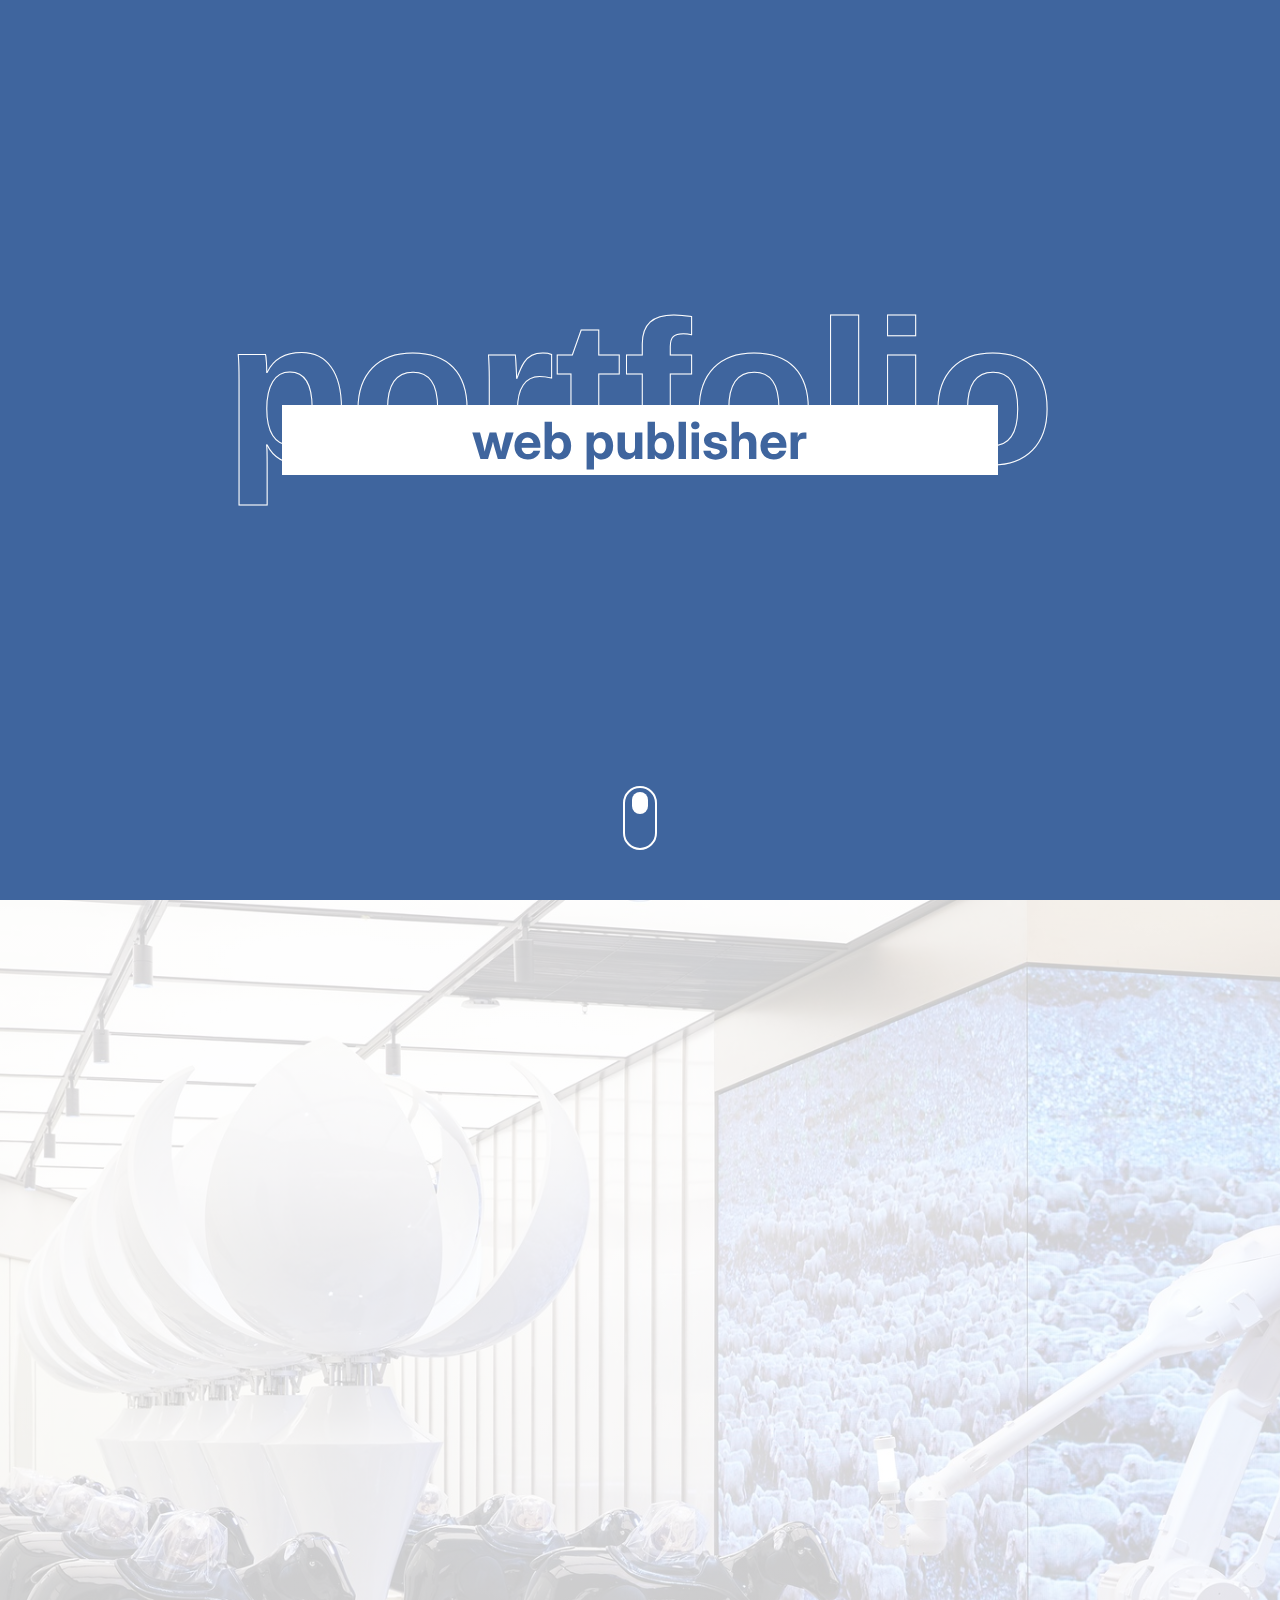
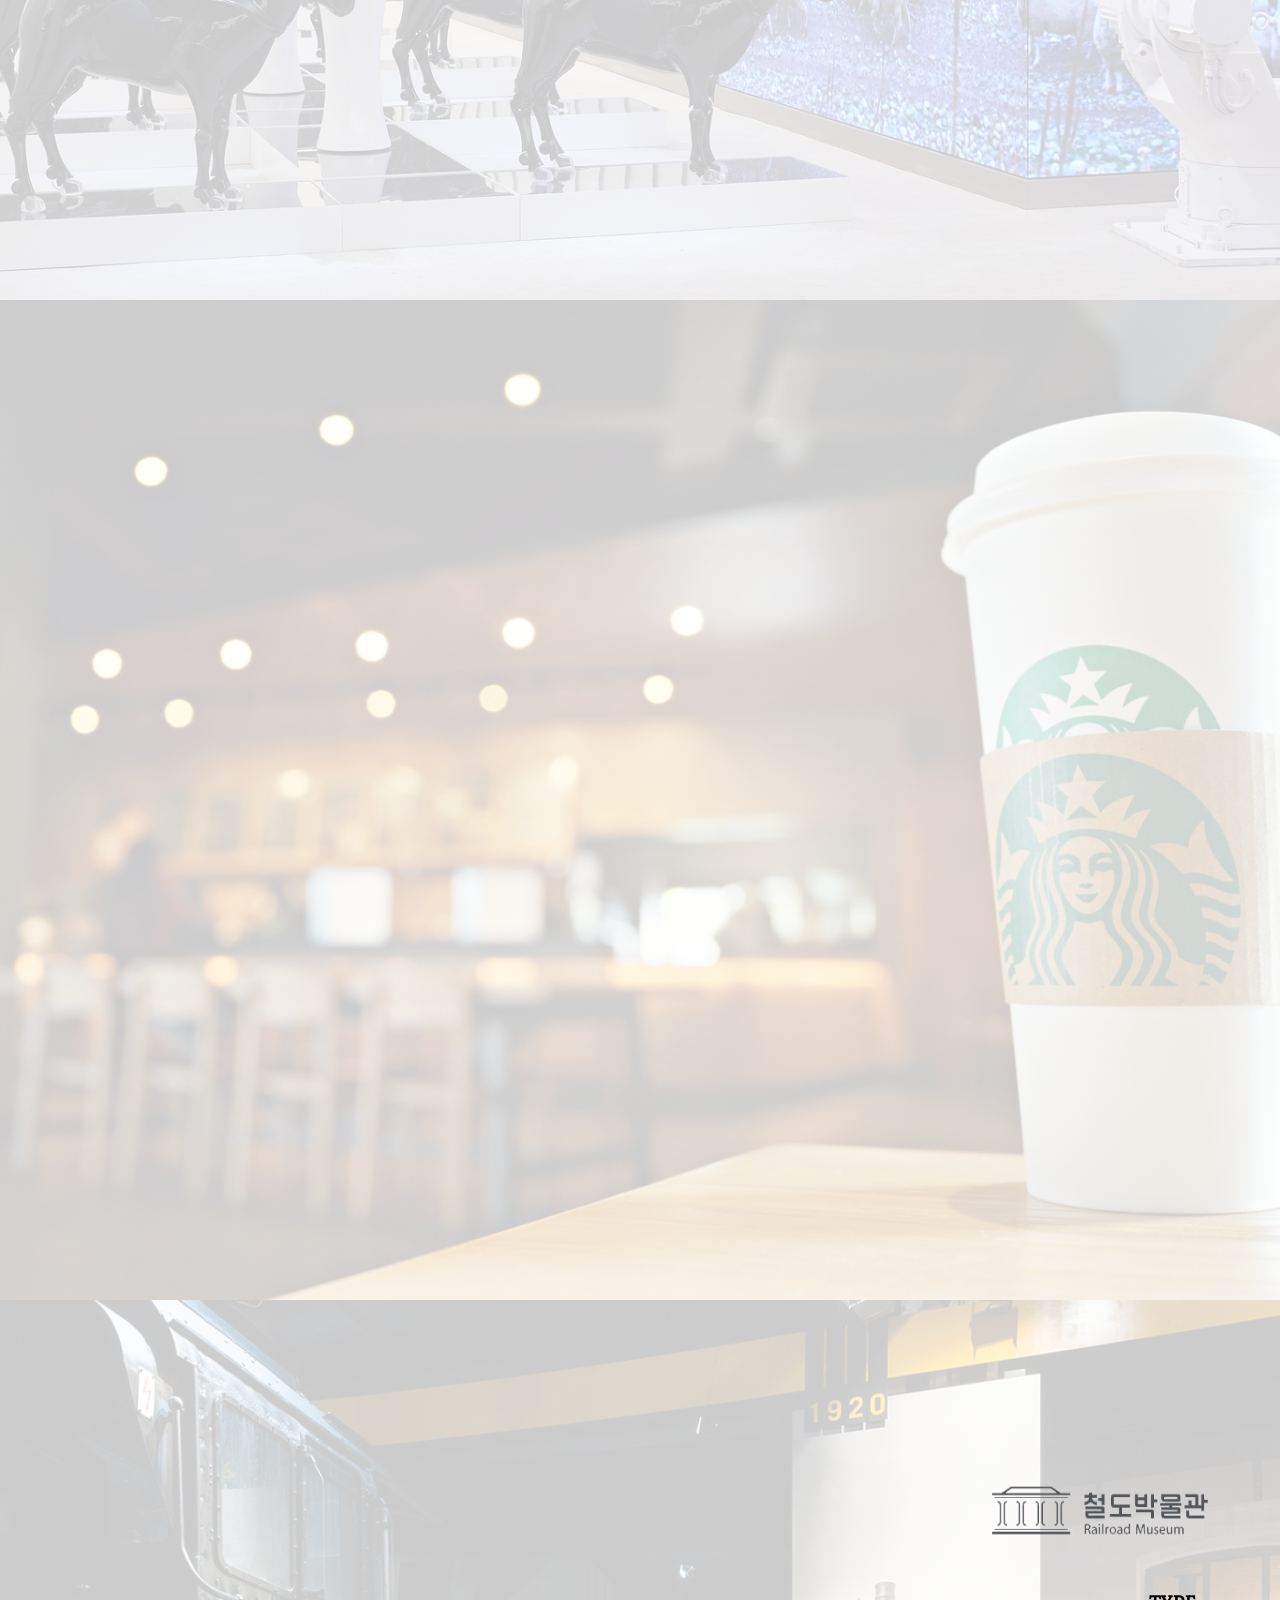
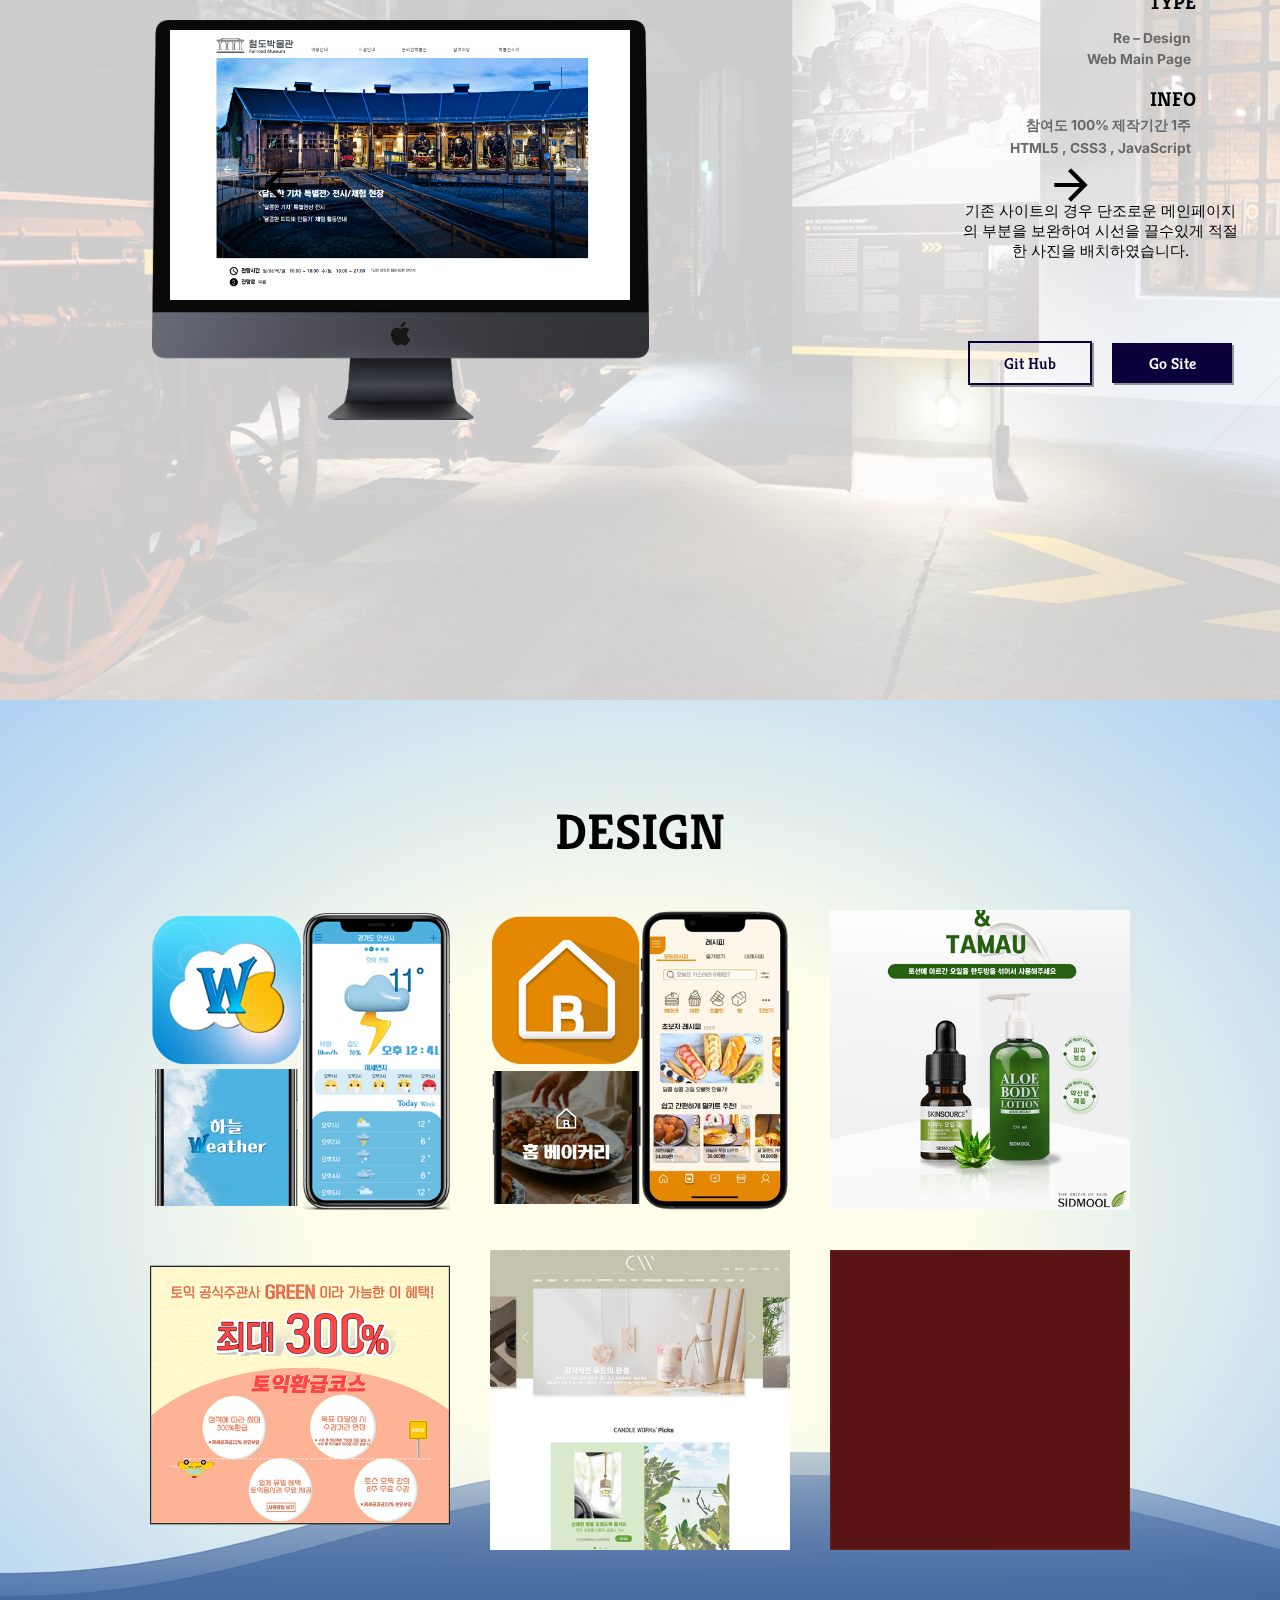
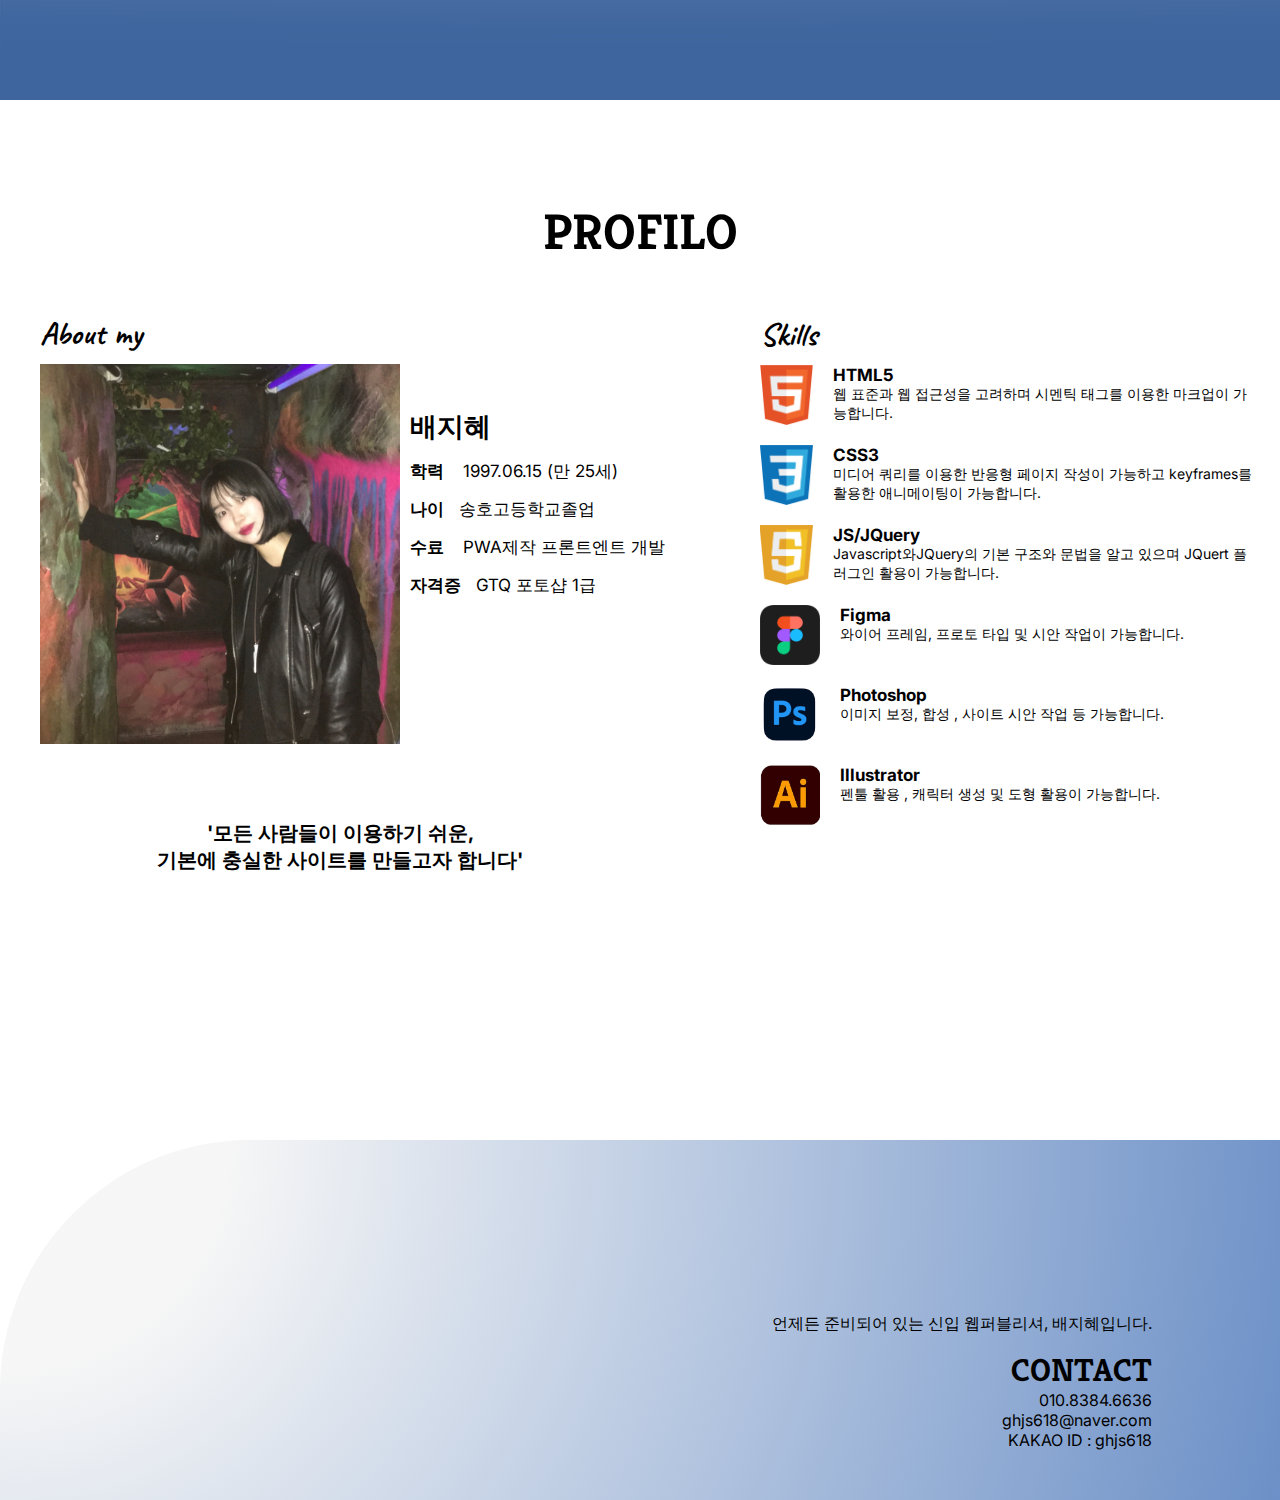
==== commit 0717302e: "수정" ====
--- a/index.html
+++ b/index.html
@@ -284,8 +284,8 @@
                 <p>이벤트 팝업창 제작</p>
             </li>
             <li class="design_list05_pop">
-                <div class="img_box"><img src="images/bbg.jpg" alt=""></div>
-                <p>제품 배너 디자인</p>
+                <div class="img_box"><img src="images/desing/candle_main.jpg" alt=""></div>
+                <p>웹사이트 메인 리디자인</p>
             </li>
             <li class="design_list06_pop">
                 <div class="img_box"><img src="images/bbg.jpg" alt=""></div>
@@ -325,7 +325,7 @@
                     <h4>UIUX Design</h4>
                     <p>사용프로그램 : Figma,Photoshop</p>
                     <p>피그마를 이용해 와이프레임 ,프로토타입 제작이가능합니다.</p>
-                    <p>홈베이커</p>
+                    <p>홈베이커리라는 가상의 앱디자인을 제작해보았습니다.</p>
                 </div>
                 
             </div>
@@ -339,11 +339,11 @@
             <div class="close_btn"></div>
             <div class="design_pop">
                 <div class="design-box">
-                <img src="images/desing/sicmool.jpg" alt=""></div>
+                <img src="images/desing/sicmool.jpg" alt="씨드물제품배너디자인"></div>
                 <div class="design_info">
-                    <h4></h4>
-                    <p></p>
-                    <p></p>
+                    <h4>제품배너 디자인</h4>
+                    <p>사용프로그램 : Photoshop</p>
+                    <p>제품의 배너디자인 제작이 가능합니다. </p>
                     <p></p>
                 </div>
                 
@@ -354,11 +354,12 @@
         <div class="popup_wrap design_list04_pop">
             <div class="close_btn"></div>
             <div class="design_pop">
-                <img src="images//site_list04.gif" alt="">
+                <div class="design-box">
+                <img src="images/desing/design_pop.PNG" alt=""></div>
                 <div class="design_info">
-                    <h4></h4>
-                    <p></p>
-                    <p></p>
+                    <h4>이벤트 팝업창 제작</h4>
+                    <p>사용프로그램 : Photoshop</p>
+                    <p>이벤트 팝업창 제작이 가능합니다.</p>
                     <p></p>
                 </div>
                 
@@ -368,11 +369,12 @@
         <div class="popup_wrap design_list05_pop">
             <div class="close_btn"></div>
             <div class="design_pop">
-                <img src="images//site_list05.gif" alt="">
+                <div class="design-box">
+                <img src="images/desing/candle.jpg" alt=""></div>
                 <div class="design_info">
-                    <h4></h4>
-                    <p></p>
-                    <p></p>
+                    <h4>웹사이트 메인 리디자인 시안제작</h4>
+                    <p>사용프로그램 : Photoshop</p>
+                    <p>캔들윅스의 메인페이지를 리디자인 하였습니다.</p>
                     <p></p>
                 </div>
                 
--- a/css/main.css
+++ b/css/main.css
@@ -157,7 +157,7 @@
 
 /* 팝업창 영역 */
 .popup_wrap h4{position: absolute; bottom: 0;}
-.popup_wrap { display: none; position: absolute;top: 50%;left: 50%;transform:translate(-50%, -50%);width: 80%;height: 100%;max-width: 800px;max-height: 800px;background: rgba(255, 255, 255, 0.925);border-radius: 10px;z-index: 1002;}
+.popup_wrap { display: none; position: absolute;top: 50%;left: 50%;transform:translate(-50%, -50%);width: 80%;height: 100%;max-width: 800px;max-height: 75%;background: rgba(255, 255, 255, 0.925);border-radius: 10px;z-index: 1002;}
 .close_btn {position: absolute;top: 20px;right: 20px;width: 25px;height: 25px;cursor: pointer;}
 .close_btn::before, .close_btn::after {display:block;content: '';position: absolute;top: 50%;left: 50%;width: 25px;height: 2px;background: #111;}
 .close_btn::before {transform: translate(-50%, -50%) rotate(45deg);}
@@ -265,8 +265,9 @@
 /* 디자인 */
 .design .inner h2{ position: absolute; top:100px;}
 .design .inner li{width: 300px; height: 300px; margin: 20px;}
-.design .inner li p{position:relative; left: 50%; top:-150px; color: #000; transform: translate(-50%, -50%); transition: all 0.5s; opacity: 0;}
+.design .inner li p{position:relative; top:-150px; color: #000;  transition: all 0.5s; opacity: 0;}
 .design .inner li:hover p{opacity: 1;}
+.popup_wrap {max-height: 80%;}
 
 
 /* 프로필 */
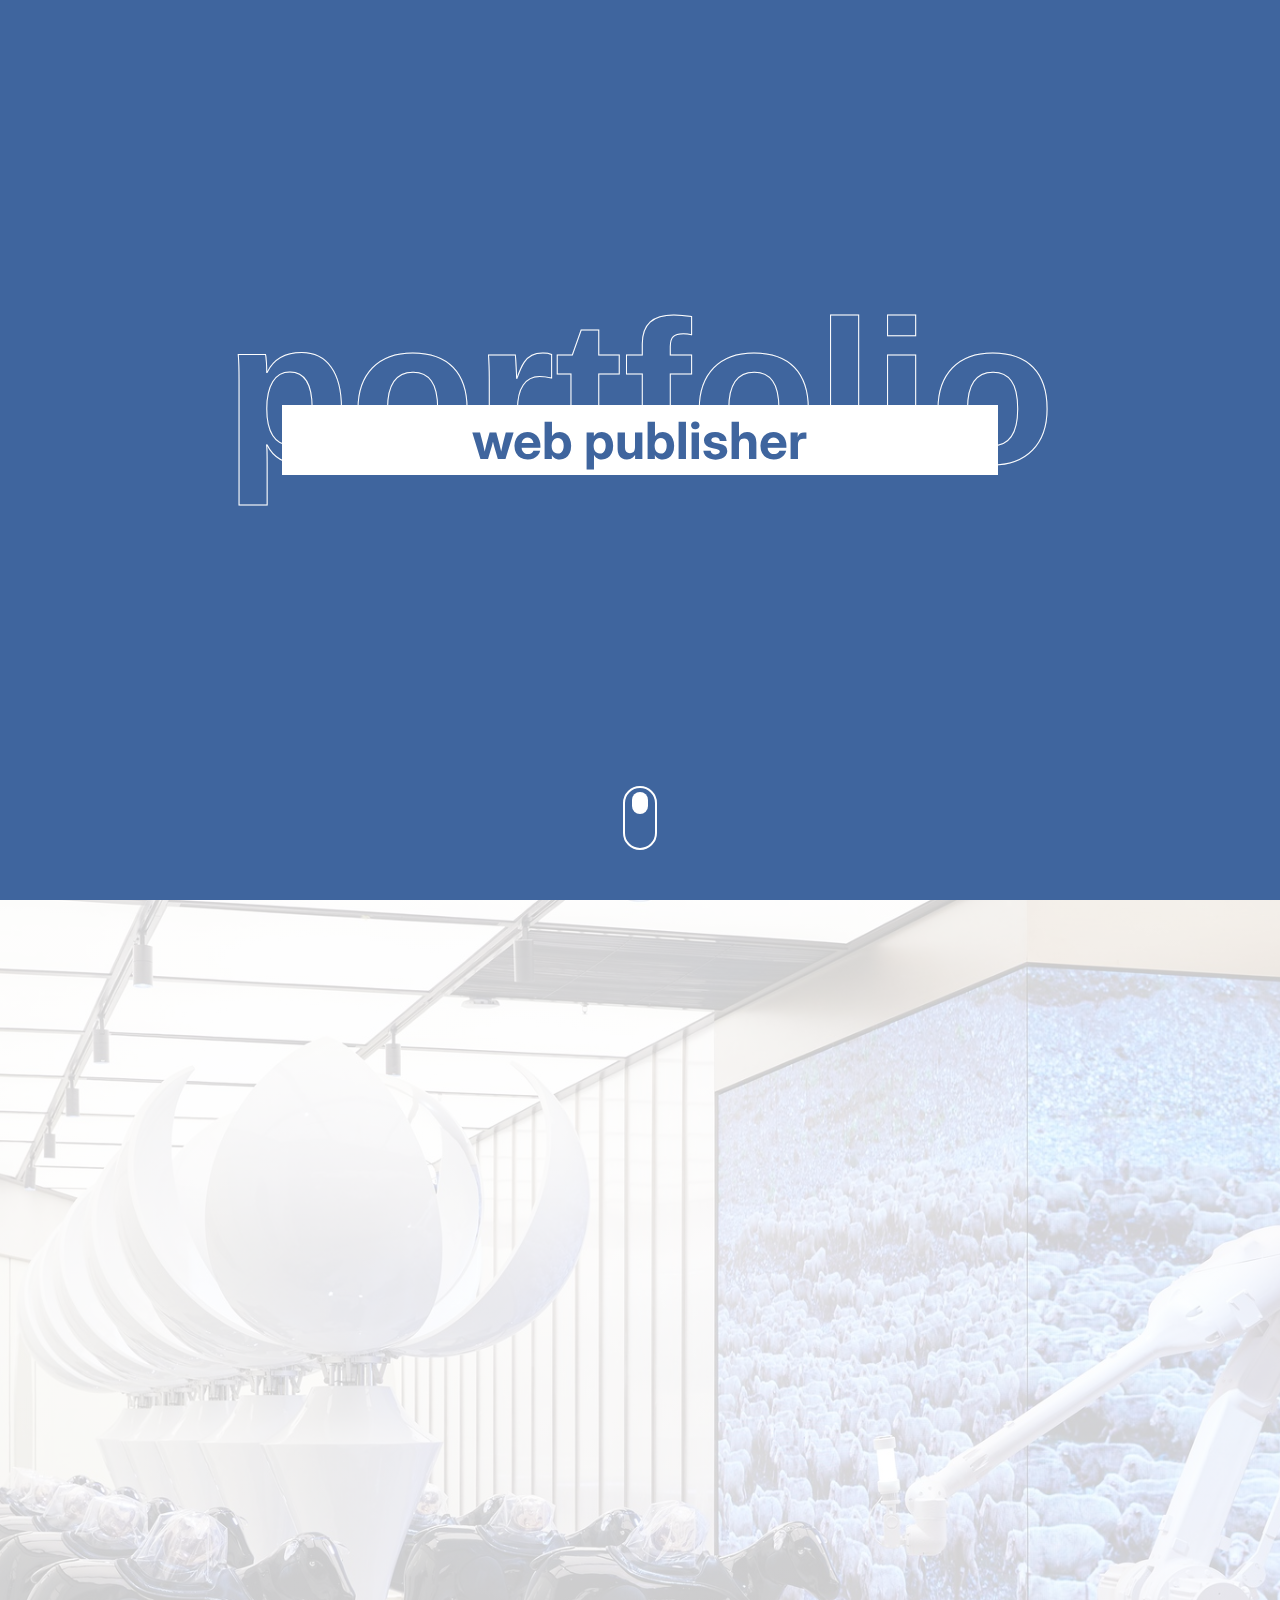
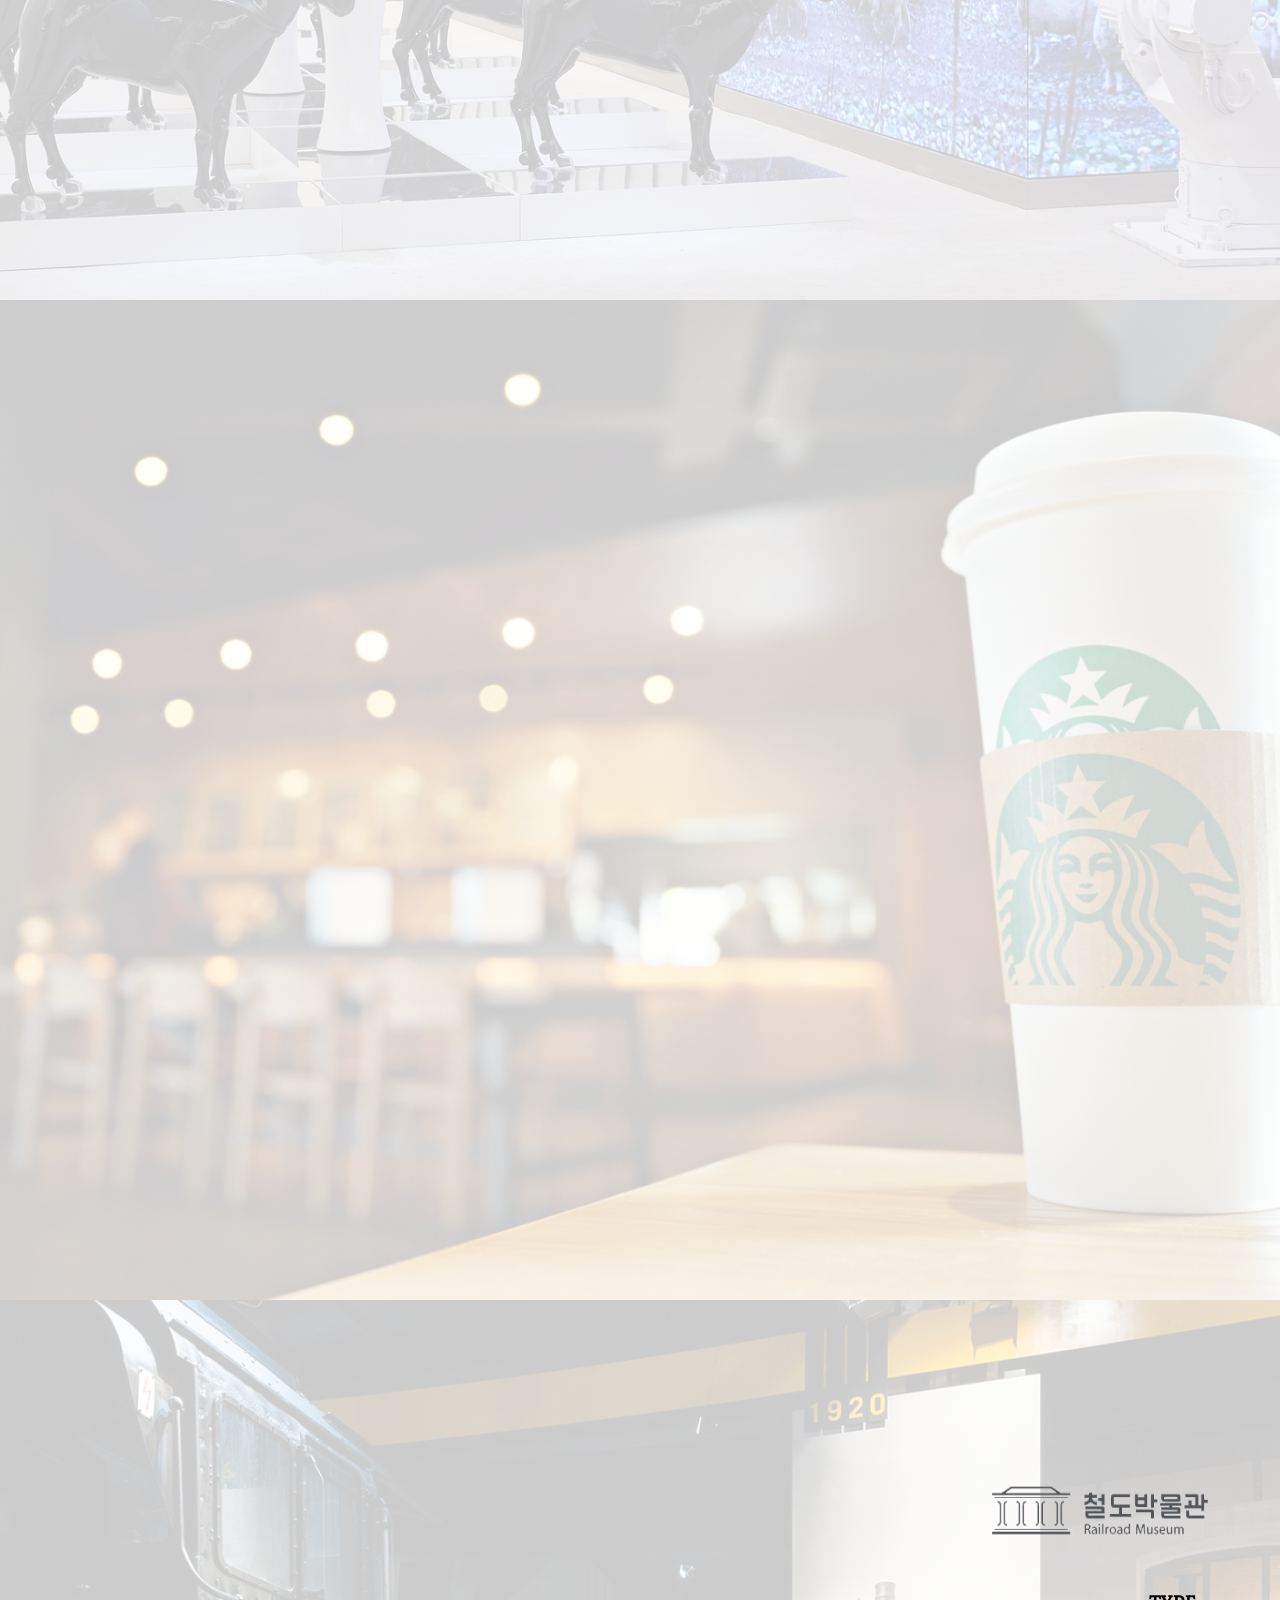
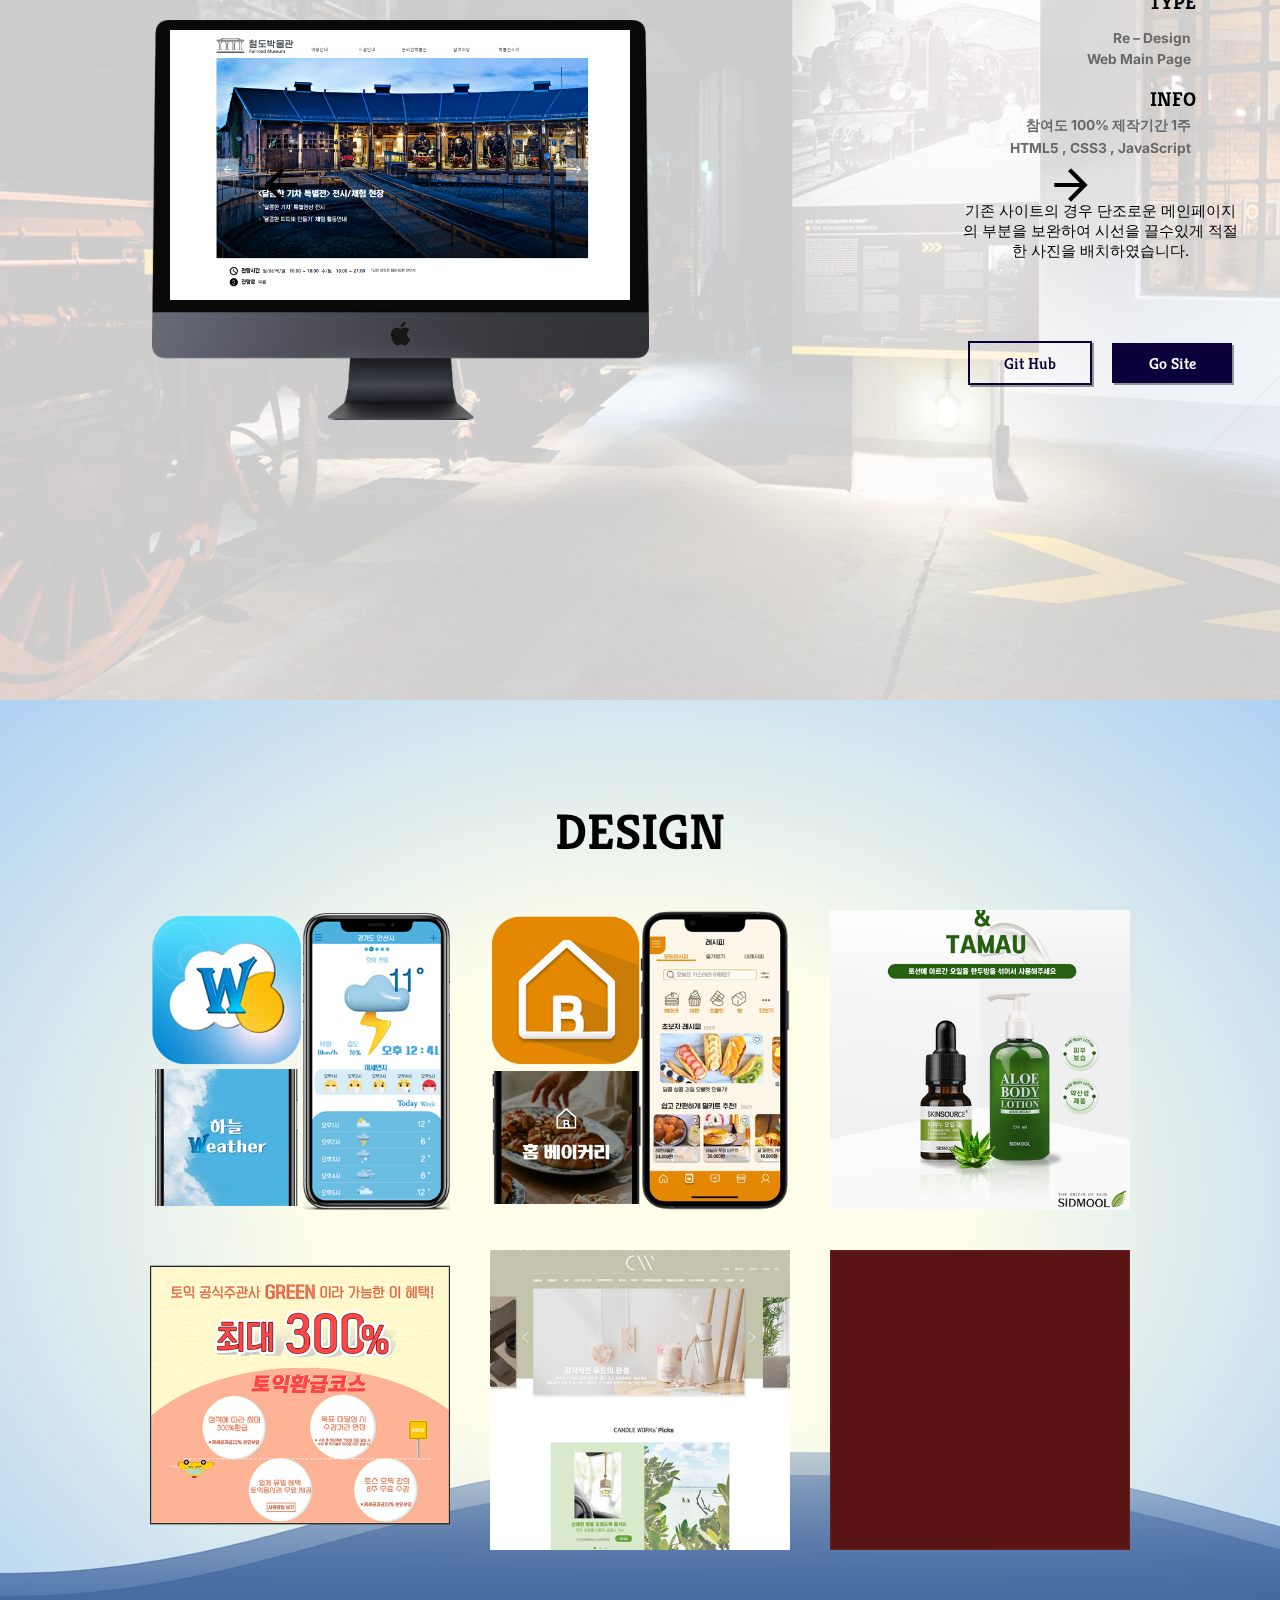
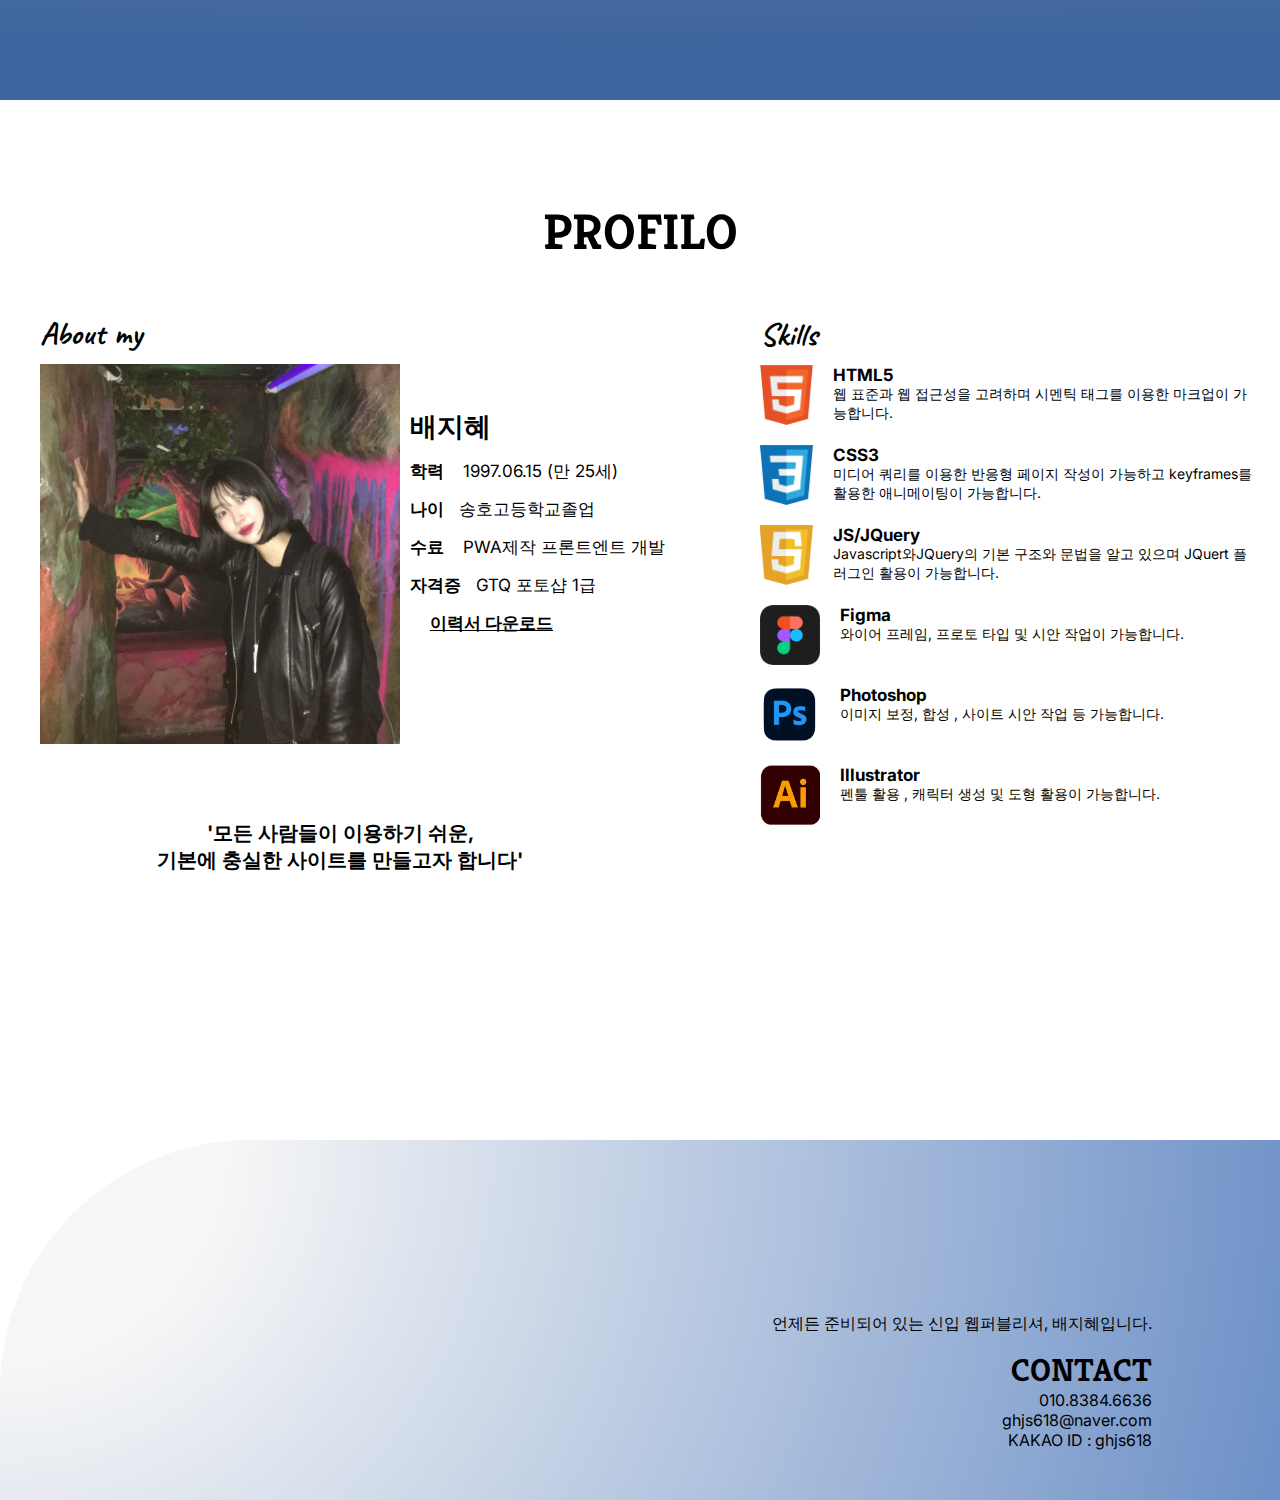
==== commit cdeace53: "수정" ====
--- a/index.html
+++ b/index.html
@@ -422,6 +422,7 @@
                             <li><b>나이</b>송호고등학교졸업</li>
                             <li><b>수료 </b>PWA제작 프론트엔트 개발</li>
                             <li><b>자격증</b>GTQ 포토샵 1급</li>
+                            <li><a href="images/BaeJiHye.hwp">이력서 다운로드</a></li>
                         </ul>
                     </div>
                     <p>'모든 사람들이 이용하기 쉬운, <br>
@@ -490,6 +491,7 @@
                     <li>010.8384.6636</li>
                     <li>ghjs618@naver.com</li>
                     <li>KAKAO ID : ghjs618</li>
+                    
                 </ul>
             </div>
             <div class="contact_bg"></div>
--- a/css/main.css
+++ b/css/main.css
@@ -194,6 +194,7 @@
 .profilo .About img{width: 200px; margin-right: 10px;}
 .profilo .About ul{width: 60%; font-size: 14px;}
 .profilo .About ul li:first-child{font-weight: bold; font-size: 17px;}
+.profilo .About ul li:last-child{margin:10px 20px; text-decoration: underline; font-weight: bold;}
 .profilo .About ul li{margin:10px 0;}
 .profilo .About ul li img{width: 40px; height: 40px;}
 
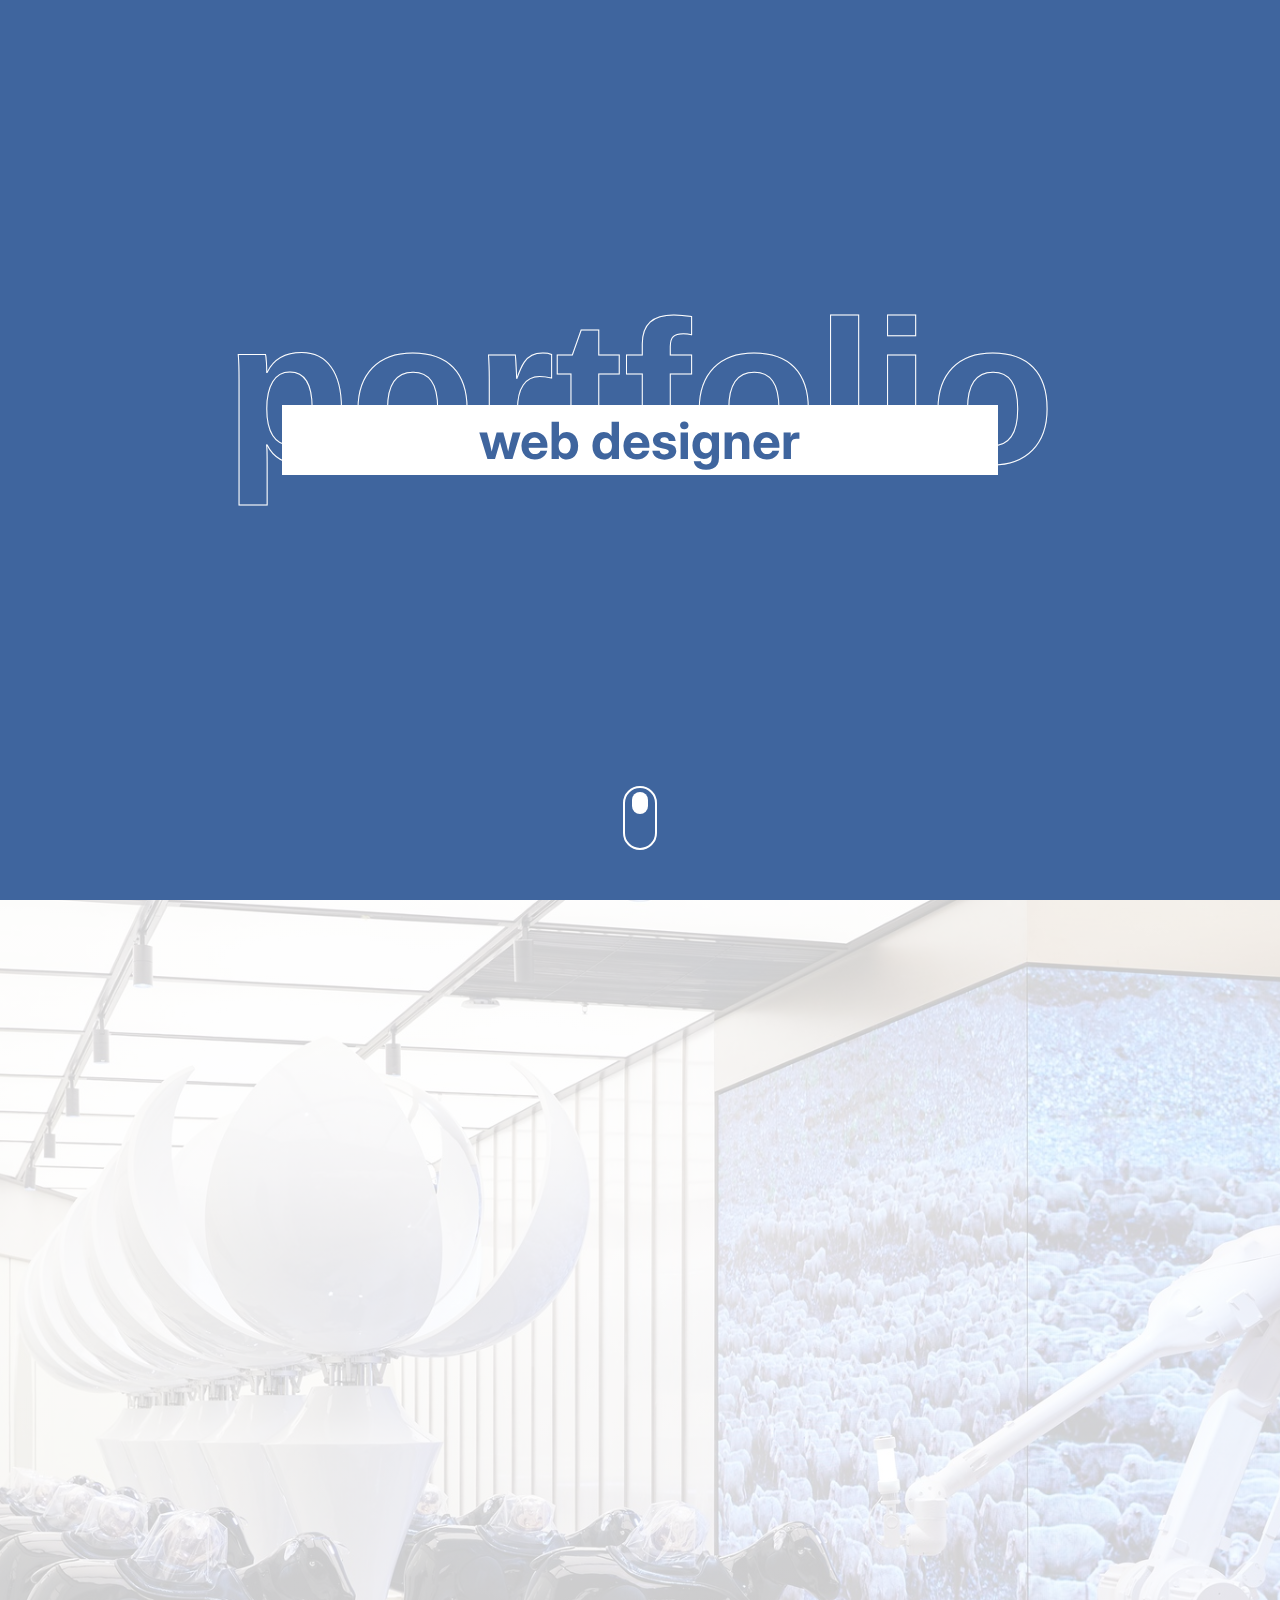
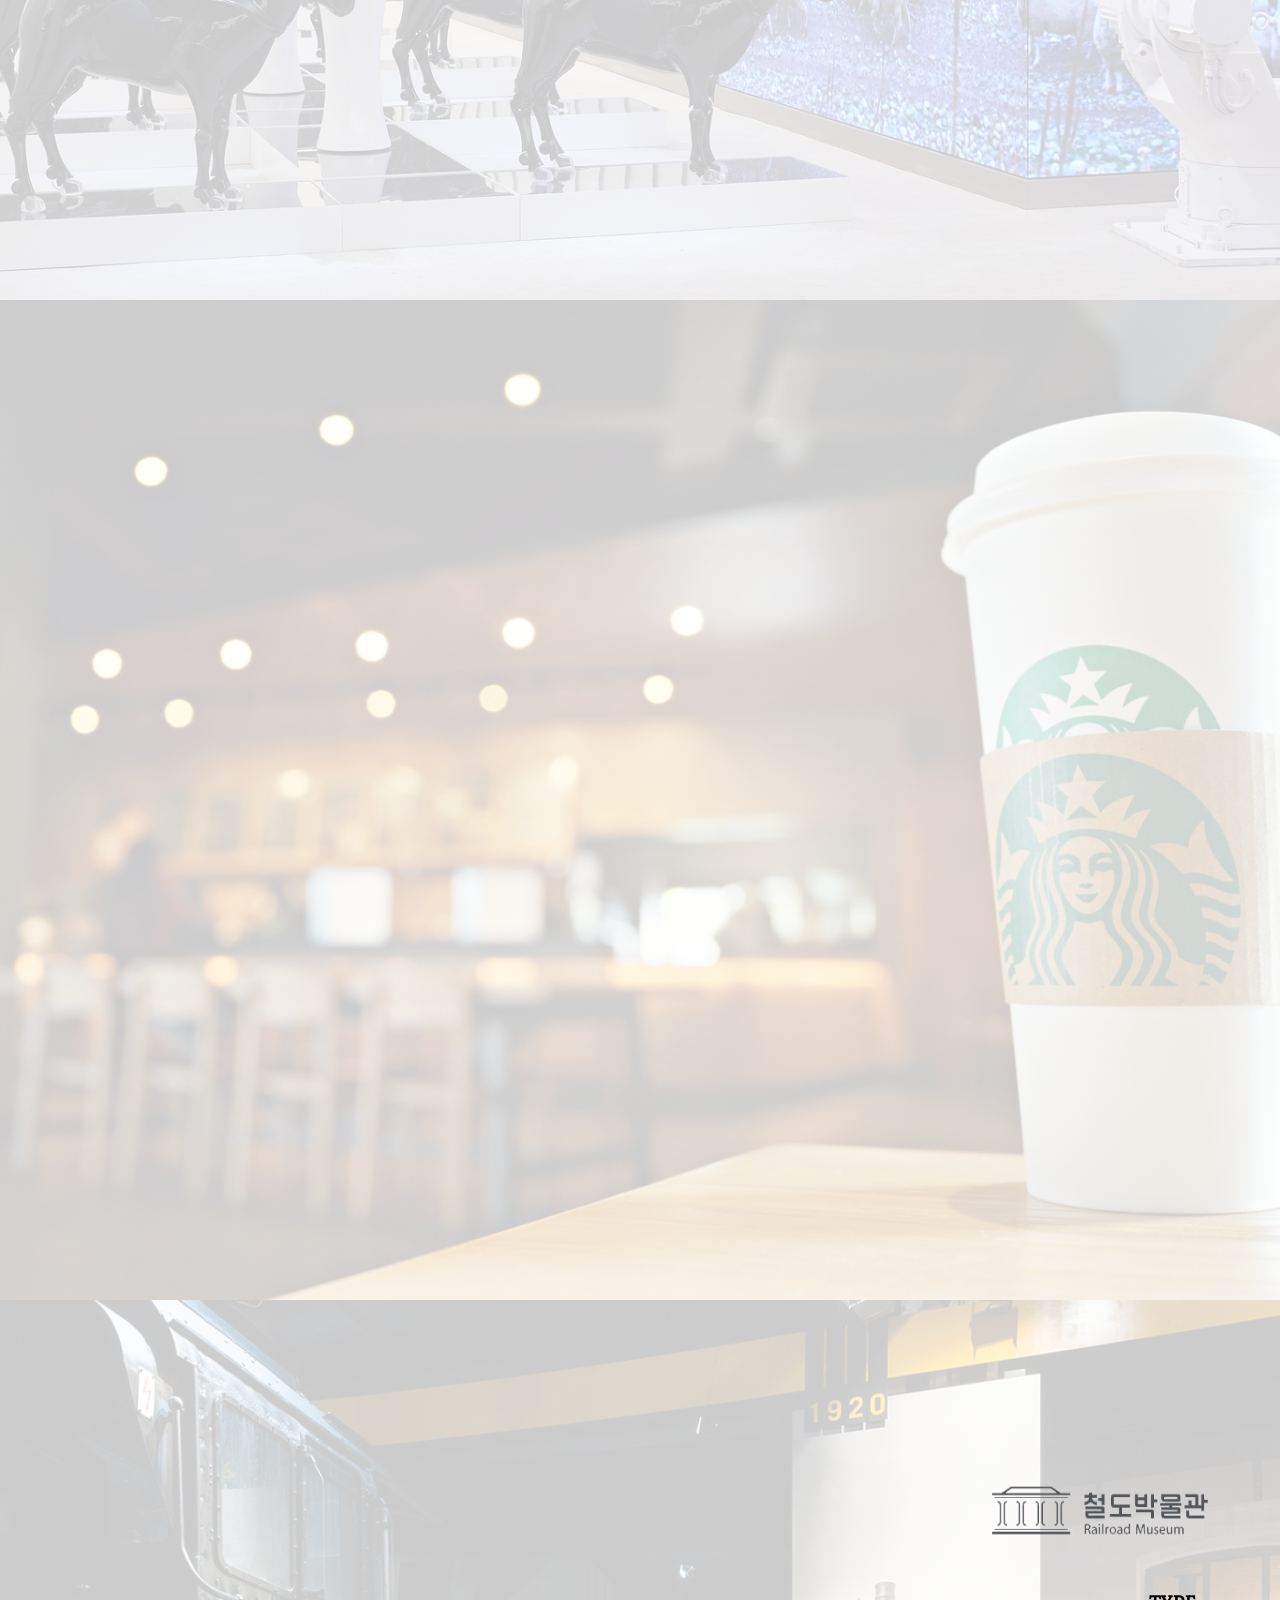
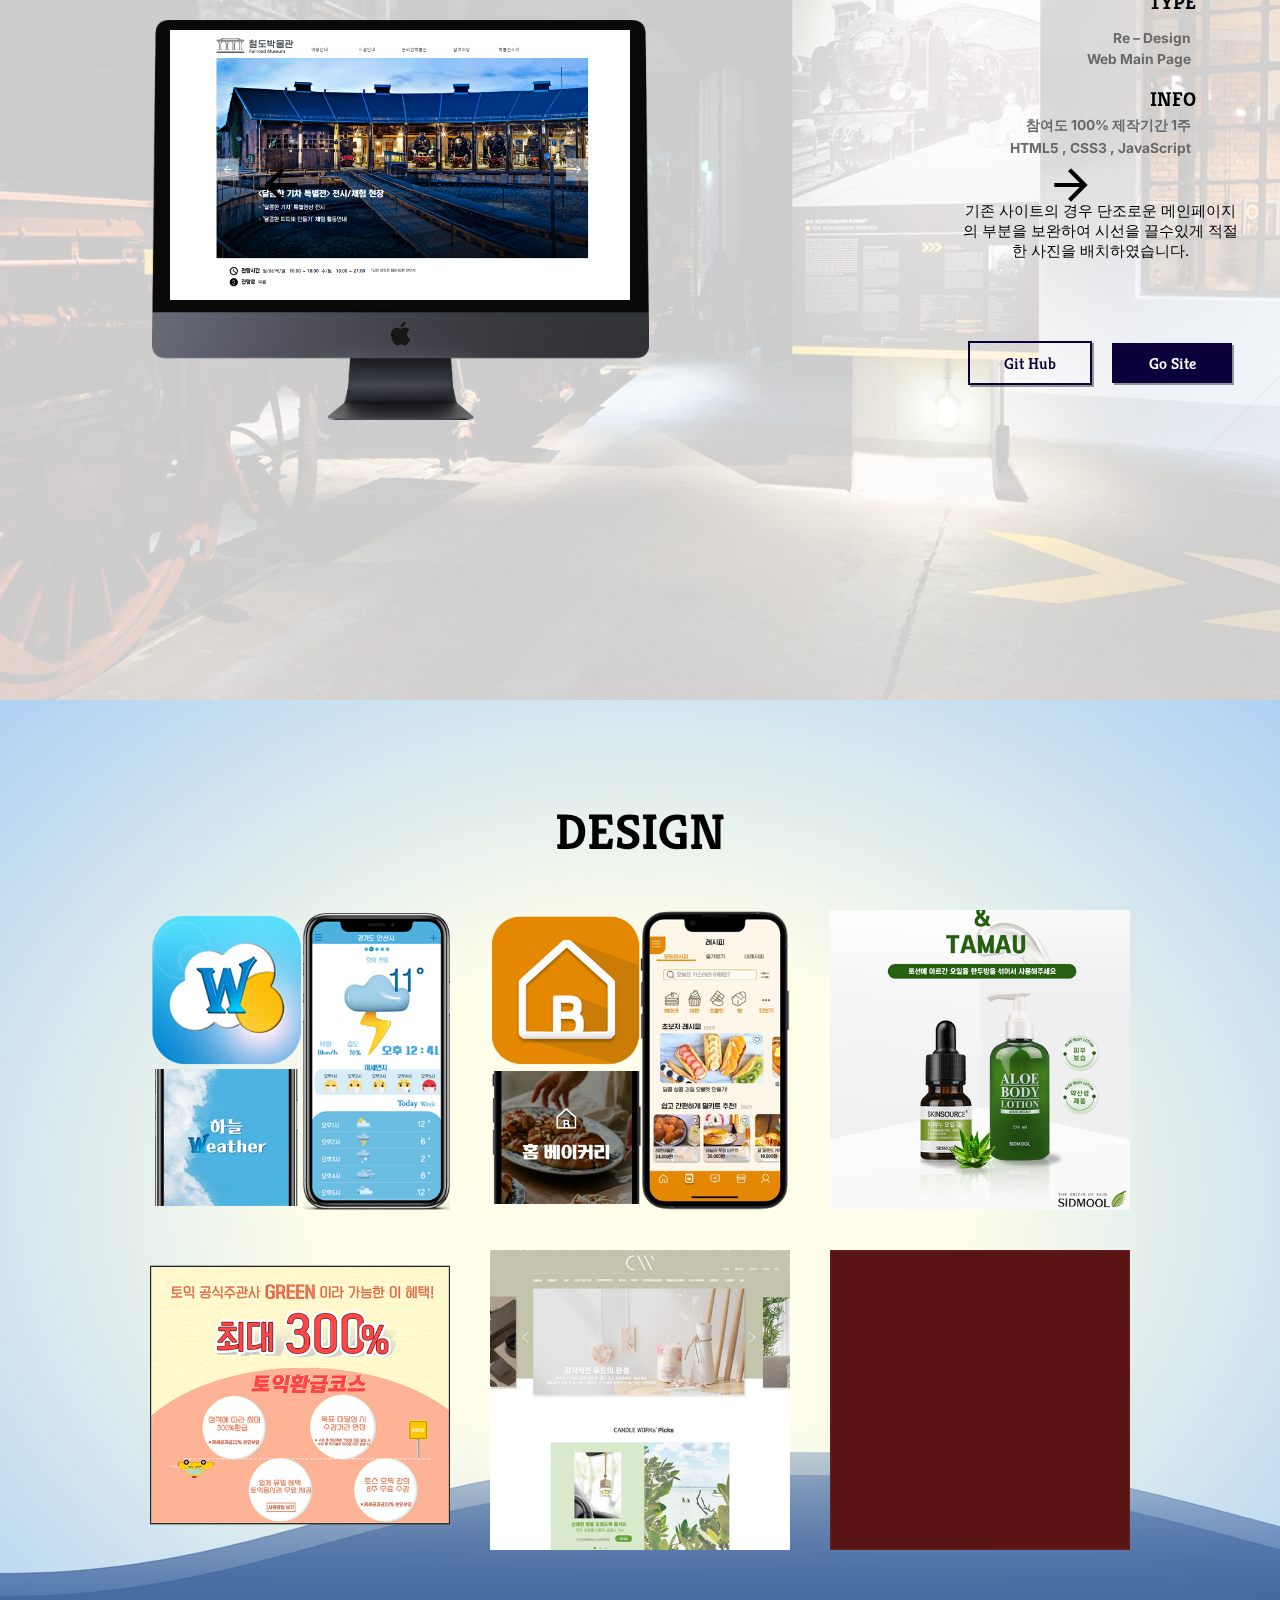
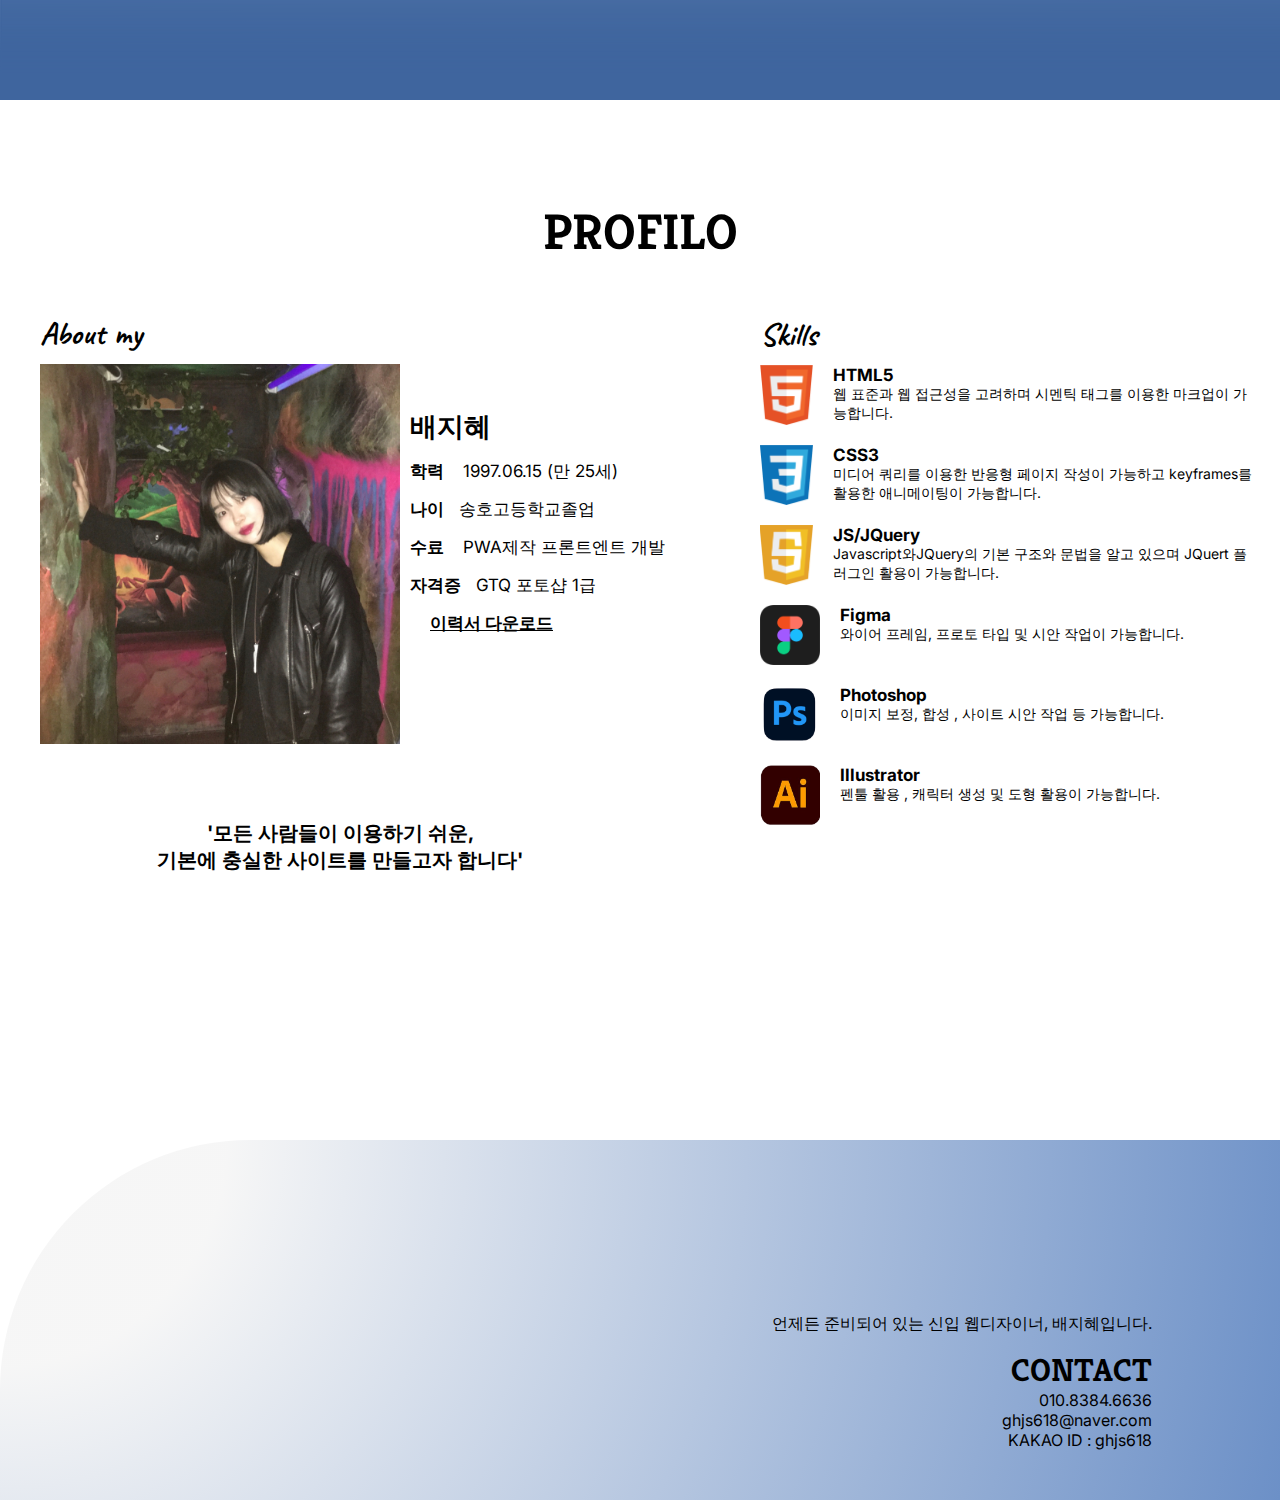
==== commit 49e72494: "수정" ====
--- a/index.html
+++ b/index.html
@@ -67,7 +67,7 @@
                 </ul>
                 <div class="inner">
                     <h2>portfolio</h2>
-                    <h3>web publisher</h3>
+                    <h3>web designer</h3>
                     <div class="scroll-container">
                         <div class="scroller"></div>
                     </div>
@@ -485,7 +485,7 @@
         <!--contact-->
         <section id="contact">
             <div class="contact_info">
-                <p>언제든 준비되어 있는 신입 웹퍼블리셔, 배지혜입니다.</p>
+                <p>언제든 준비되어 있는 신입 웹디자이너, 배지혜입니다.</p>
                 <h3>CONTACT</h3>
                 <ul>
                     <li>010.8384.6636</li>
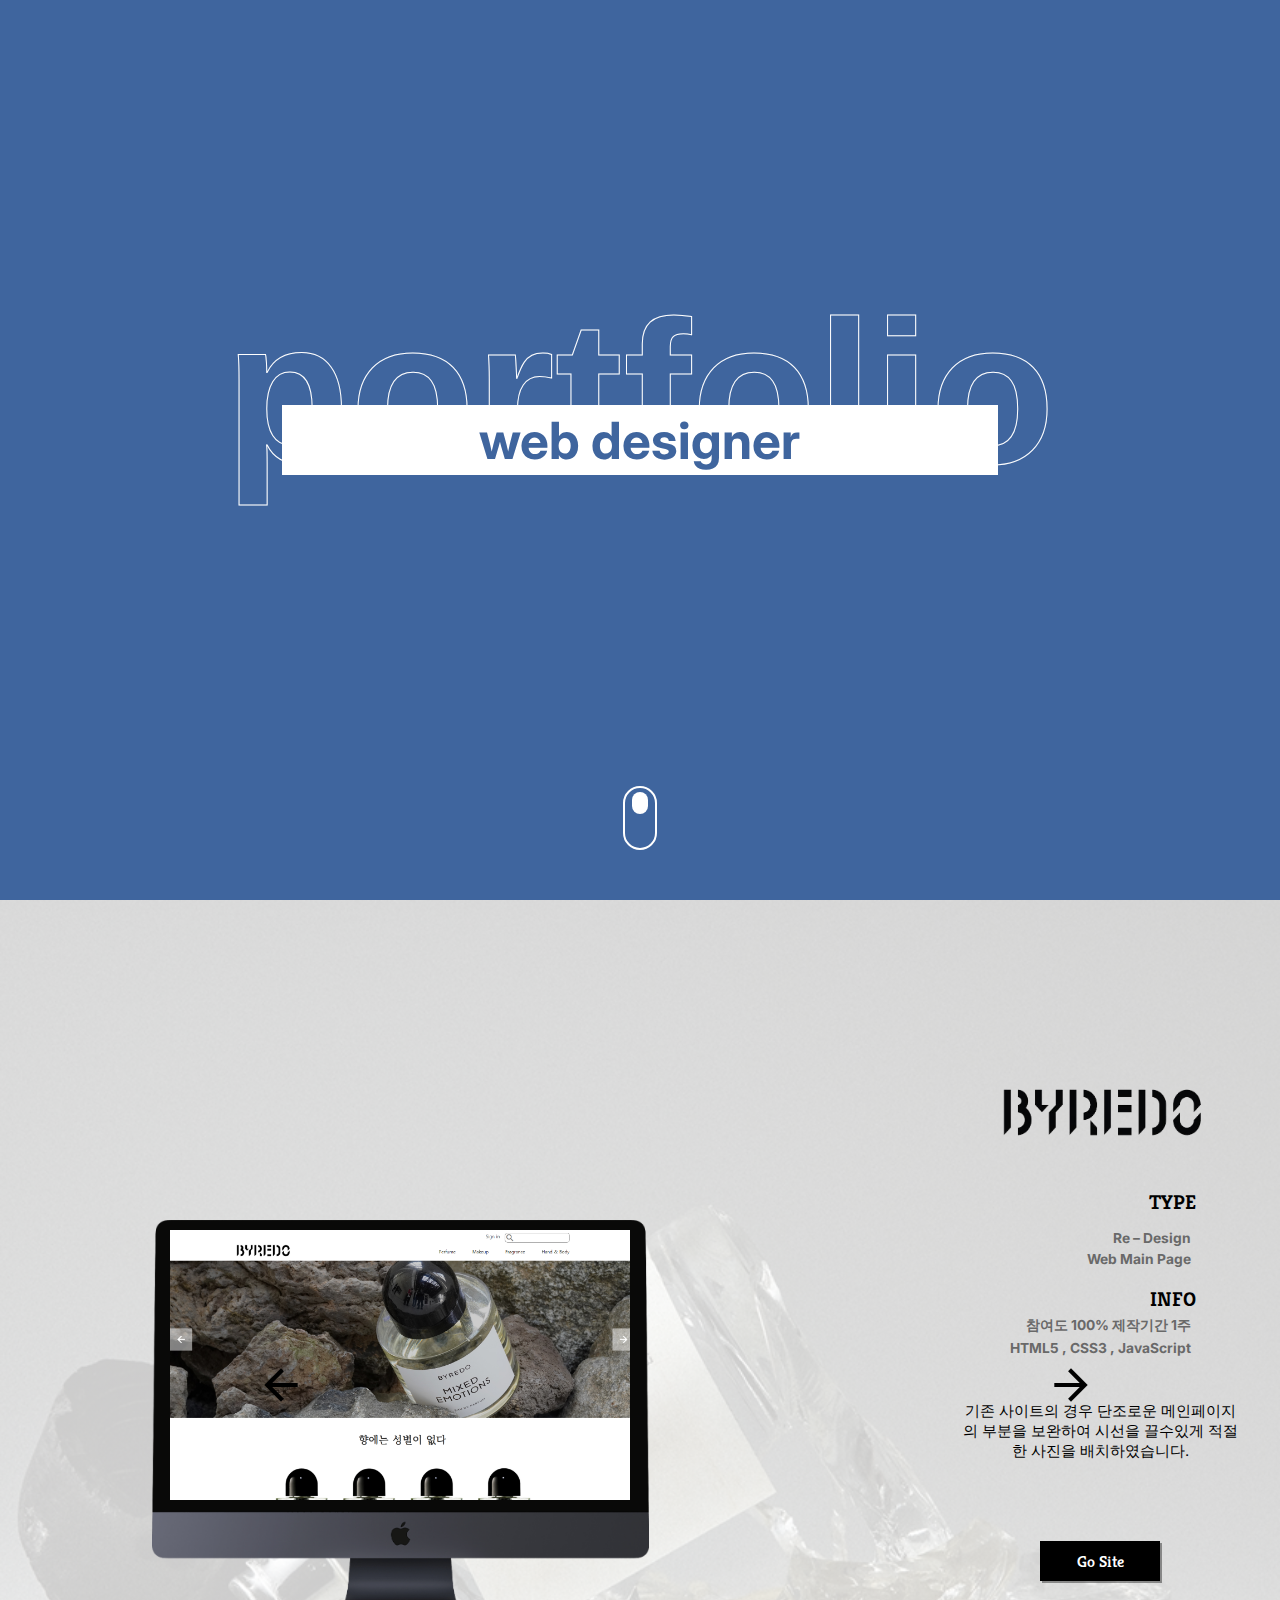
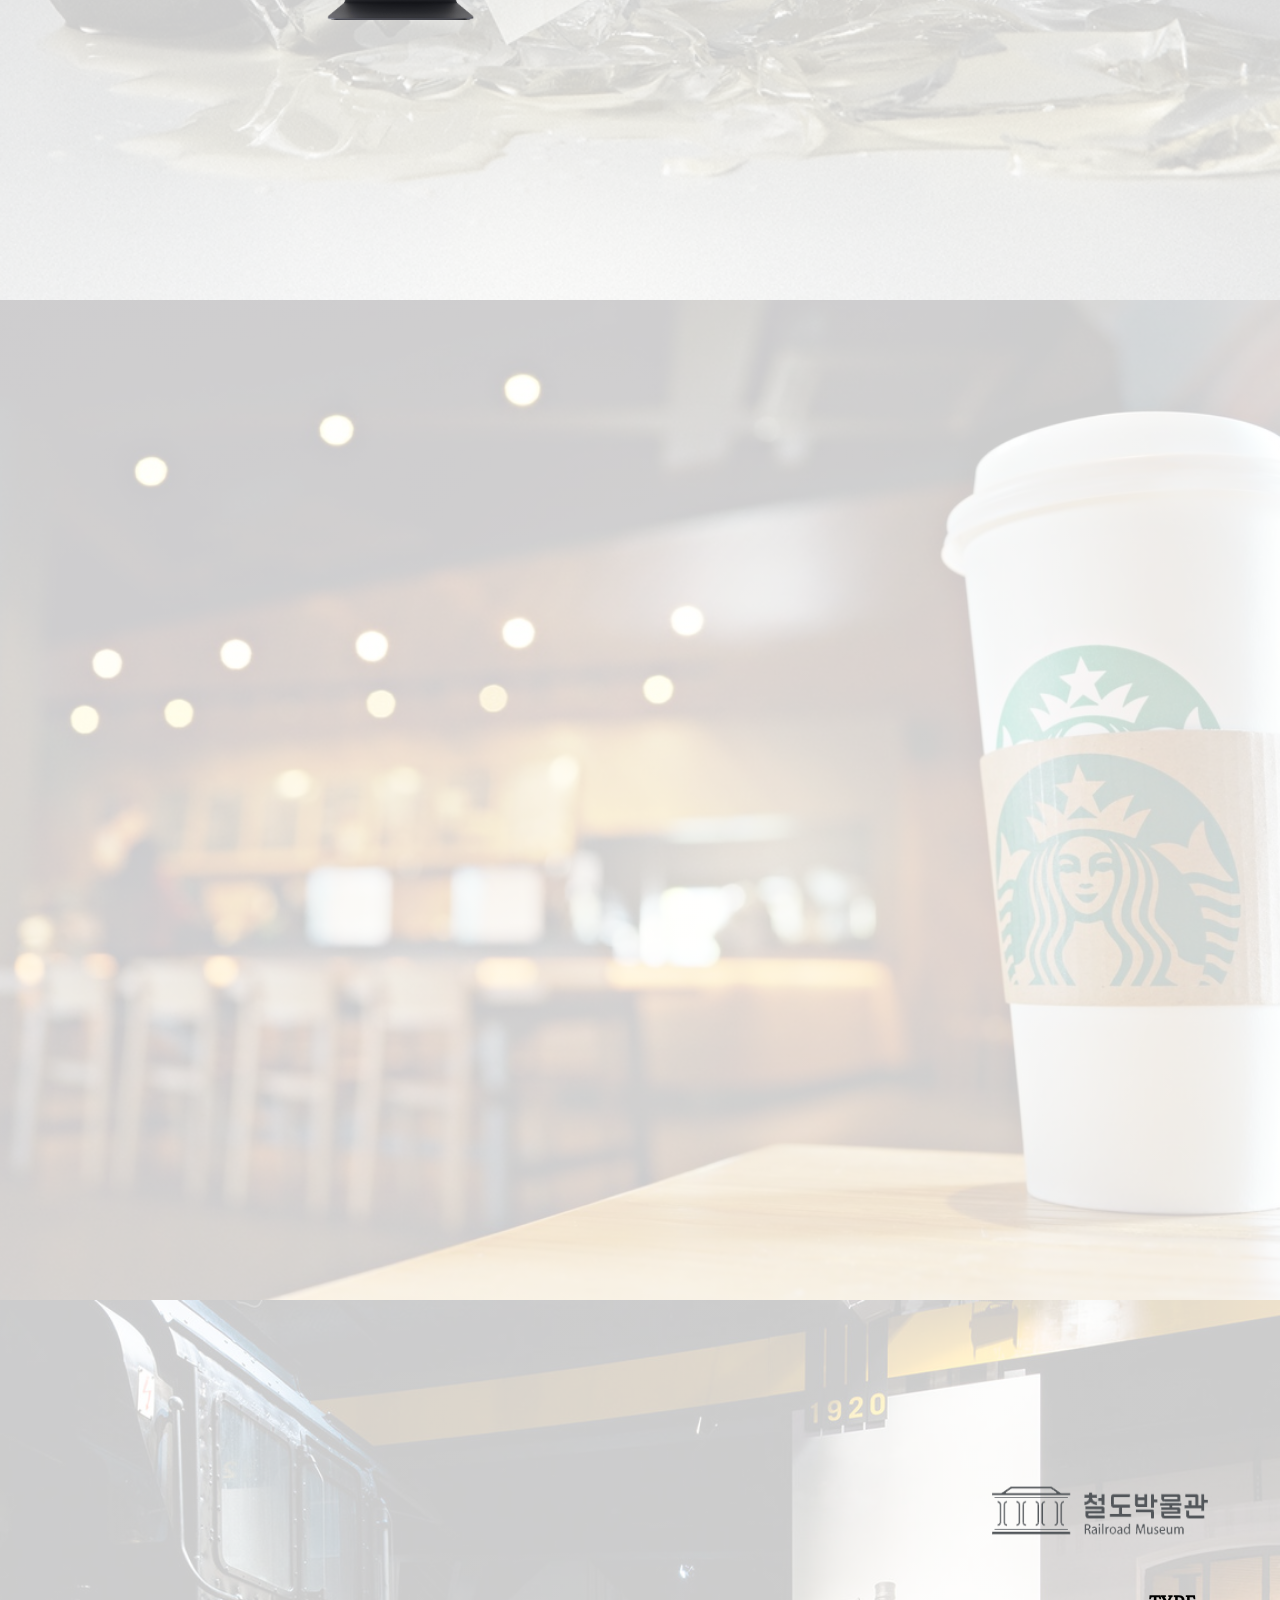
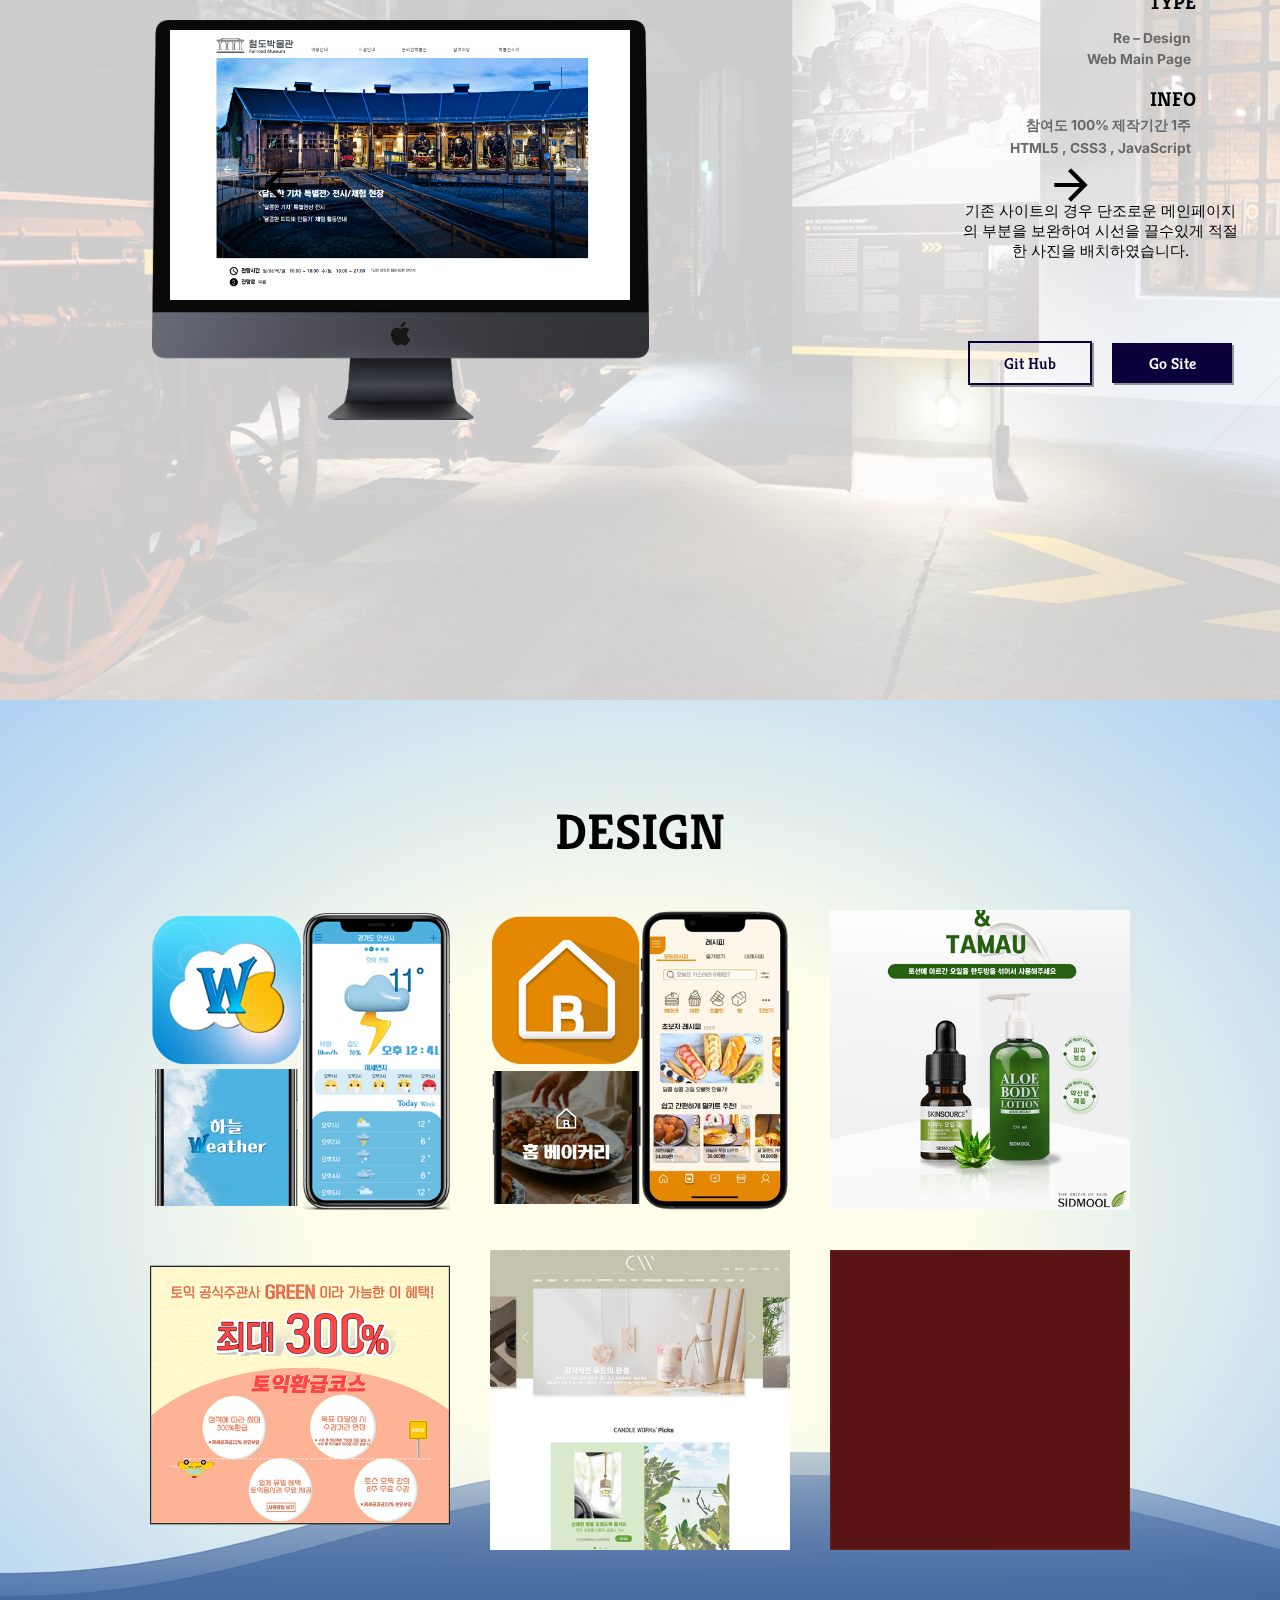
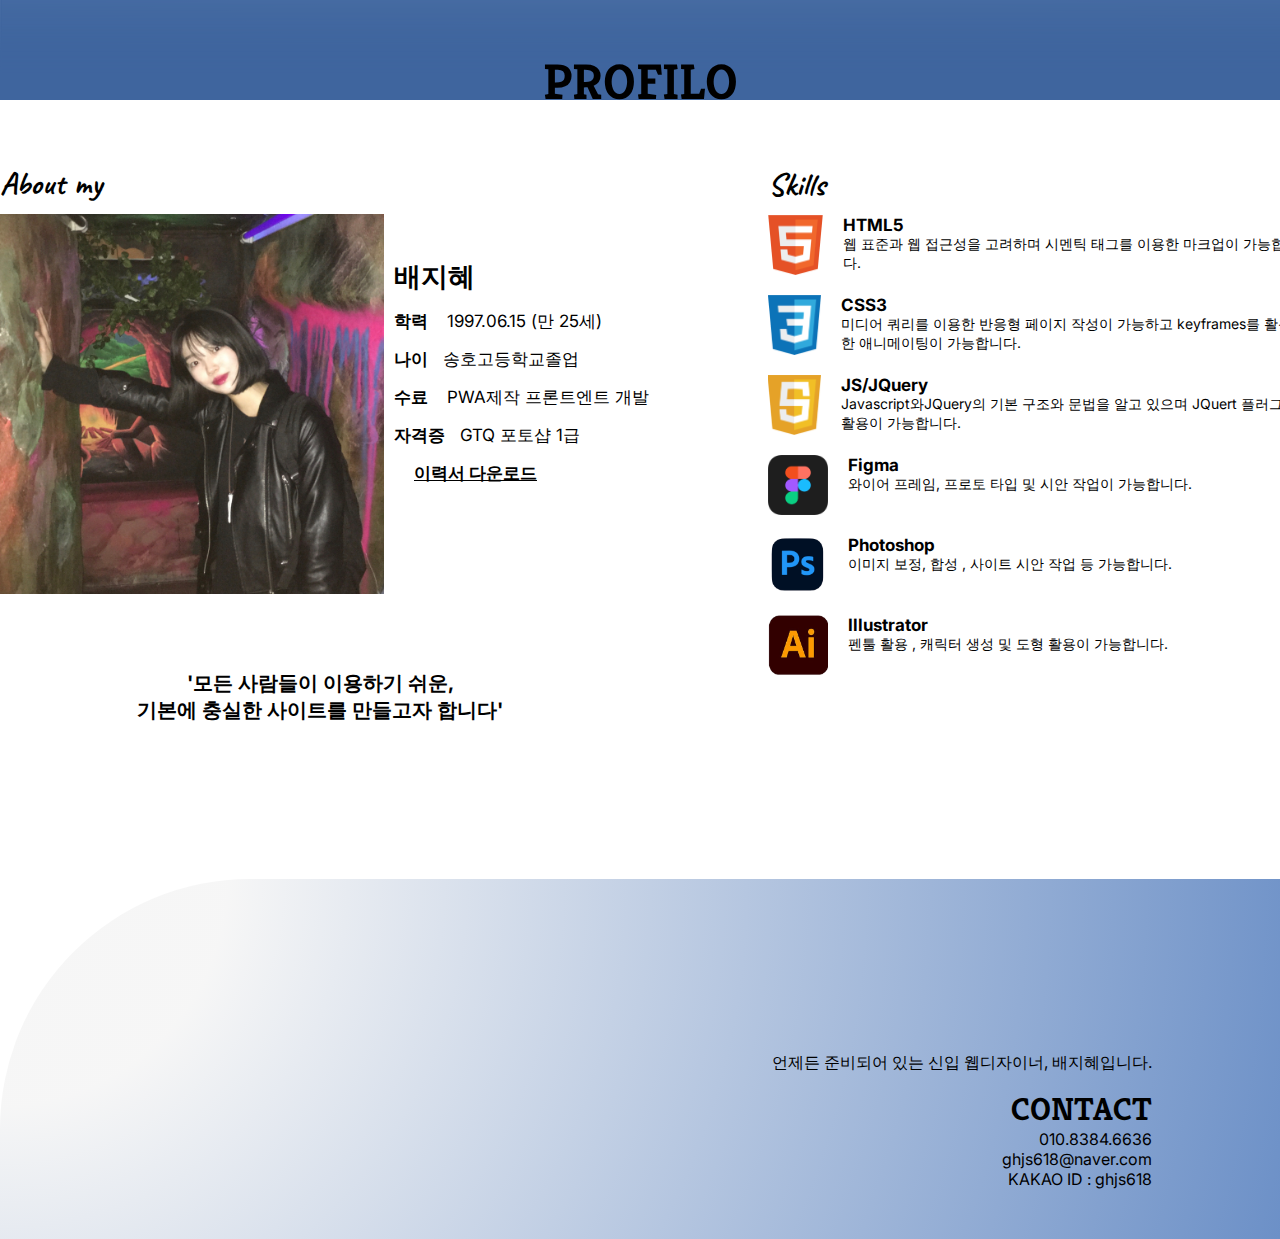
==== commit cee01d32: "디자인영역수정" ====
--- a/index.html
+++ b/index.html
@@ -78,47 +78,99 @@
 
 
         <!--.gentle-monter -->
-        <section id="gentle">
-            <div class="inner web">
-                <div class="item animate" data-animate="fadeInLeft" data-duration="1.0s" data-delay="0.1s"
-                    data-offset="100">
-                    <div class=" item_box">
-                        <figure><img src="images/gentel-mainPage.png" alt="젠틀몬스터메인페이지"></figure>
-                    </div>
-                </div>
-                <div class="info">
-                    <div class="info_text animate" data-animate="fadeIn" data-duration="1.5s" data-delay="0.1s"
-                        data-offset="100">
-                        <h3><img src="images/gentle-logo.png" alt="젠틀몬스터 로고"></h3>
-                        <nav>
-                            <ul class="info_title">
-                                <li>TYPE
-                                    <ul class="info_sub sub_flex">
-                                        <li>Responsive</li>
-                                        <li> Web Main Page</li>
-                                    </ul>
-                                </li>
-                                <li>INFO
-                                    <ul class="info_sub">
-                                        <li>참여도 100% 제작기간 2주</li>
-                                        <li>HTML5 , CSS3 , jQuery , JavaScript</li>
-                                    </ul>
-                                </li>
-                            </ul>
-                        </nav>
-                        <p>기존 사이트의 경우 단조로운 레이아웃 <br>
-                            구성과 반응형이 아닌점을 보완하여 <br>
-                            다채로운 레이아웃 구조를 사용해 <br> 브랜드의
-                            정체성을 잘드러낼수있게 <br> 기획하였습니다.</p>
-                        <div class="btn-group">
-                            <a href="https://github.com/jihye615/g_m/tree/master" target=”_blank”
-                                class="btn1">GitHub</a>
-                            <a href="https://jihye615.github.io/g_m/" target=”_blank” class="btn2">GoSite</a>
+        <section class="slider">
+            <div class="swiper swiper_byredo">
+                <div class="swiper-wrapper">
+                    <div class="swiper-slide byredo">
+                        <div class="inner web">
+                            <!-- <h2>re – Design</h2> -->
+                            <div class="item">
+                                <div class="item_box">
+                                    <figure><img src="images/byredo-main.png" alt="바이레도 메인페이지"></figure>
+                                </div>
+                            </div>
+                            <div class="info">
+                                <div class="info_text">
+                                    <h3><img src="images/byredo-logo.png" alt="철도박물관로고"></h3>
+                                    <nav>
+                                        <ul class="info_title">
+                                            <li>TYPE
+                                                <ul class="info_sub sub_flex">
+                                                    <li> Re – Design</li>
+                                                    <li> Web Main Page</li>
+                                                </ul>
+                                            </li>
+                                            <li>INFO
+                                                <ul class="info_sub">
+                                                    <li>참여도 100% 제작기간 1주</li>
+                                                    <li>HTML5 , CSS3 , JavaScript</li>
+                                                </ul>
+                                            </li>
+                                        </ul>
+                                    </nav>
+                                    <p>기존 사이트의 경우 단조로운 메인페이지의
+                                        부분을 보완하여 시선을 끌수있게 적절한 사진을 배치하였습니다.
+                                    </p>
+                                    <div class="btn-group">
+                                        
+                                        <a href="https://jihye615.github.io/byredo/" target=”_blank”
+                                            class="btn2">Go Site</a>
+                                    </div>
+                                </div>
+                            </div>
                         </div>
-                    </div>
-                </div>
-            </div>
+
+                    </div>
+                    <div class="swiper-slide gentle">
+                        <div class="inner web">
+                            <!-- <h2>re – Design</h2> -->
+                            <div class="item">
+                                <div class="item_box">
+                                    <figure><img src="images/gentel-mainPage.png" alt="젠틀몬스터 메인페이지"></figure>
+                                </div>
+                            </div>
+                            <div class="info">
+                                <div class="info_text">
+                                    <h3><img src="images/gentle-logo.png" alt="젠틀몬스터로고"></h3>
+                                    <nav>
+                                        <ul class="info_title">
+                                            <li>TYPE
+                                                <ul class="info_sub sub_flex">
+                                                    <li> Re – Design</li>
+                                                    <li> Web Main Page</li>
+                                                </ul>
+                                            </li>
+                                            <li>INFO
+                                                <ul class="info_sub">
+                                                    <li>참여도 100% 제작기간 2주</li>
+                                                    <li>HTML5 , CSS3 , jQuery , JavaScript </li>
+                                                </ul>
+                                            </li>
+                                        </ul>
+                                    </nav>
+                                    <p>기존 사이트의 경우 단조로운 레이아웃 <br>
+                                        구성과 반응형이 아닌점을 보완하여 <br>
+                                        다채로운 레이아웃 구조를 사용해 <br> 브랜드의
+                                        정체성을 잘드러낼수있게 <br> 기획하였습니다.</p>
+
+                                    <div class="btn-group">
+                                        <a href="https://jihye615.github.io/g_m/" target=”_blank” class="btn2">Go
+                                            Site</a>
+                                    </div>
+                                </div>
+                            </div>
+                        </div>
+
+                    </div>
+                    <!-- <div class="swiper-slide"></div> -->
+                </div>
+            </div>
+
+
+            <div class="button-prev"><span class="material-icons">arrow_back_ios</span></div>
+            <div class="button-next"><span class="material-icons">arrow_forward_ios</span></div>
         </section>
+
         <!--#starbucks-->
         <section id="starbucks">
             <div class="inner web">
@@ -271,8 +323,8 @@
                 <div class="img_box"><img src="images/desing/design-app.png" alt=""></div>
                 <p> 앱 콘텐츠 제작</p>
             </li>
-            <li class="design_list02_pop">
-                <div class="img_box"><img src="images/desing/uiux-main.png" alt=""></div>
+            <li>
+                <div class="img_box"><a href="work1.html" onclick="window.open(this.href, '_blank', 'width=960, height=1024, top=20, left=400, scrollbars=yes, resizable=yes'); return false;"><img src="images/desing/uiux-main.png" alt=""></a></div>
                 <p>UIUX Design</p>
             </li>
             <li class="design_list03_pop">
@@ -283,8 +335,8 @@
                 <div class="img_box"><img src="images/desing/design_pop.PNG" alt=""></div>
                 <p>이벤트 팝업창 제작</p>
             </li>
-            <li class="design_list05_pop">
-                <div class="img_box"><img src="images/desing/candle_main.jpg" alt=""></div>
+            <li>
+                <div class="img_box"><a href="work2.html" onclick="window.open(this.href, '_blank', 'width=768, height=1024, top=20, left=400, scrollbars=yes, resizable=yes'); return false;"><img src="images/desing/candle_main.jpg" alt=""></a></div>
                 <p>웹사이트 메인 리디자인</p>
             </li>
             <li class="design_list06_pop">
@@ -365,20 +417,6 @@
                 
             </div>
         </div>
-
-        <div class="popup_wrap design_list05_pop">
-            <div class="close_btn"></div>
-            <div class="design_pop">
-                <div class="design-box">
-                <img src="images/desing/candle.jpg" alt=""></div>
-                <div class="design_info">
-                    <h4>웹사이트 메인 리디자인 시안제작</h4>
-                    <p>사용프로그램 : Photoshop</p>
-                    <p>캔들윅스의 메인페이지를 리디자인 하였습니다.</p>
-                    <p></p>
-                </div>
-                
-            </div>
 
         </div>
 
--- a/css/main.css
+++ b/css/main.css
@@ -73,7 +73,6 @@
 }
 
 /*mo_item */
-#gentle{background:no-repeat center; background-size: cover;background-image: linear-gradient(rgba(255, 255, 255, 0.8),rgba(255, 255, 255, 0.8)),url(../images/gentle_monster-bg.jpg);}
 .inner .item{background: url(../images/main.png) no-repeat center ; width: 100%; height: 300px; background-size: contain;position: relative;}
 .inner .item .item_box{width:350px; height: 200px; overflow: hidden; position: absolute; left: 0; right: 0; margin: auto; top: 10px;}
 .inner .item .item_box figure img{width: 100%; position: absolute;top: 0;left: 0;transition: 6s linear;}
@@ -94,11 +93,16 @@
 .inner .info .btn-group{position: relative; top: 40px; display: flex; align-items: center; justify-content: center;}
 
 /* mo-gentel monster */
-#gentle .inner .info .btn-group .btn1{border: 2px solid #000000; margin-right: 20px; }
-#gentle .inner .info .btn-group .btn1:hover{text-decoration: underline #000;}
-#gentle .inner .info .btn-group .btn2{background-color: #000000 }
-#gentle .inner .info .btn-group .btn2:hover{text-decoration: underline rgb(255, 255, 255);}
-#gentle .inner .info .btn-group .btn2{color: #fff;}
+.gentle .info h3{padding-bottom:40px; width: 230px; height: 70px; margin: auto;}
+.gentle .info h3 img{width: 100%; height: 100%;}
+.gentle .info .btn-group .btn2{background-color: #0b003b}
+.gentle .info .btn-group .btn2:hover{text-decoration: underline rgb(255, 255, 255);}
+
+/* mo-byredo */
+.byredo .info h3{padding-bottom:40px; width: 230px; height: 70px; margin: auto;}
+.byredo .info h3 img{width: 100%; height: 100%;}
+.byredo .info .btn-group .btn2{background-color: #000000}
+.byredo .info .btn-group .btn2:hover{text-decoration: underline rgb(255, 255, 255);}
 
 /* mo-starbucks */
 #starbucks{background:no-repeat center; background-size: cover;background-image: linear-gradient(rgba(255, 255, 255, 0.8),rgba(255, 255, 255, 0.8)),url(../images/strarbucks_bg.jpg);}
@@ -119,8 +123,10 @@
 .slider .button-next {right: 0;}
 .slider .button-prev .material-icons,.slider .button-next .material-icons {color: rgb(0, 0, 0); font-size: 40px;}
 
+.slider .gentle {background:no-repeat center; background-size: cover;background-image: linear-gradient(rgba(255, 255, 255, 0.8),rgba(255, 255, 255, 0.8)),url(../images/gentle_monster-bg.jpg);}
+.slider .pizzaHut {background:no-repeat center; background-size: cover;background-image: linear-gradient(rgba(255, 255, 255, 0.8),rgba(255, 255, 255, 0.8)),url(../images/pizzaHut_bg.jpg);}
 .slider .trainMuseum {background:no-repeat center; background-size: cover;background-image: linear-gradient(rgba(255, 255, 255, 0.8),rgba(255, 255, 255, 0.8)),url(../images/trainMuseum_bg.jpg);}
-.slider .pizzaHut {background:no-repeat center; background-size: cover;background-image: linear-gradient(rgba(255, 255, 255, 0.8),rgba(255, 255, 255, 0.8)),url(../images/pizzaHut_bg.jpg);}
+.slider .byredo{background:no-repeat center; background-size: cover;background-image: linear-gradient(rgba(255, 255, 255, 0.8),rgba(255, 255, 255, 0.8)),url(../images/byredo-bg.jpg);}
 
 
 
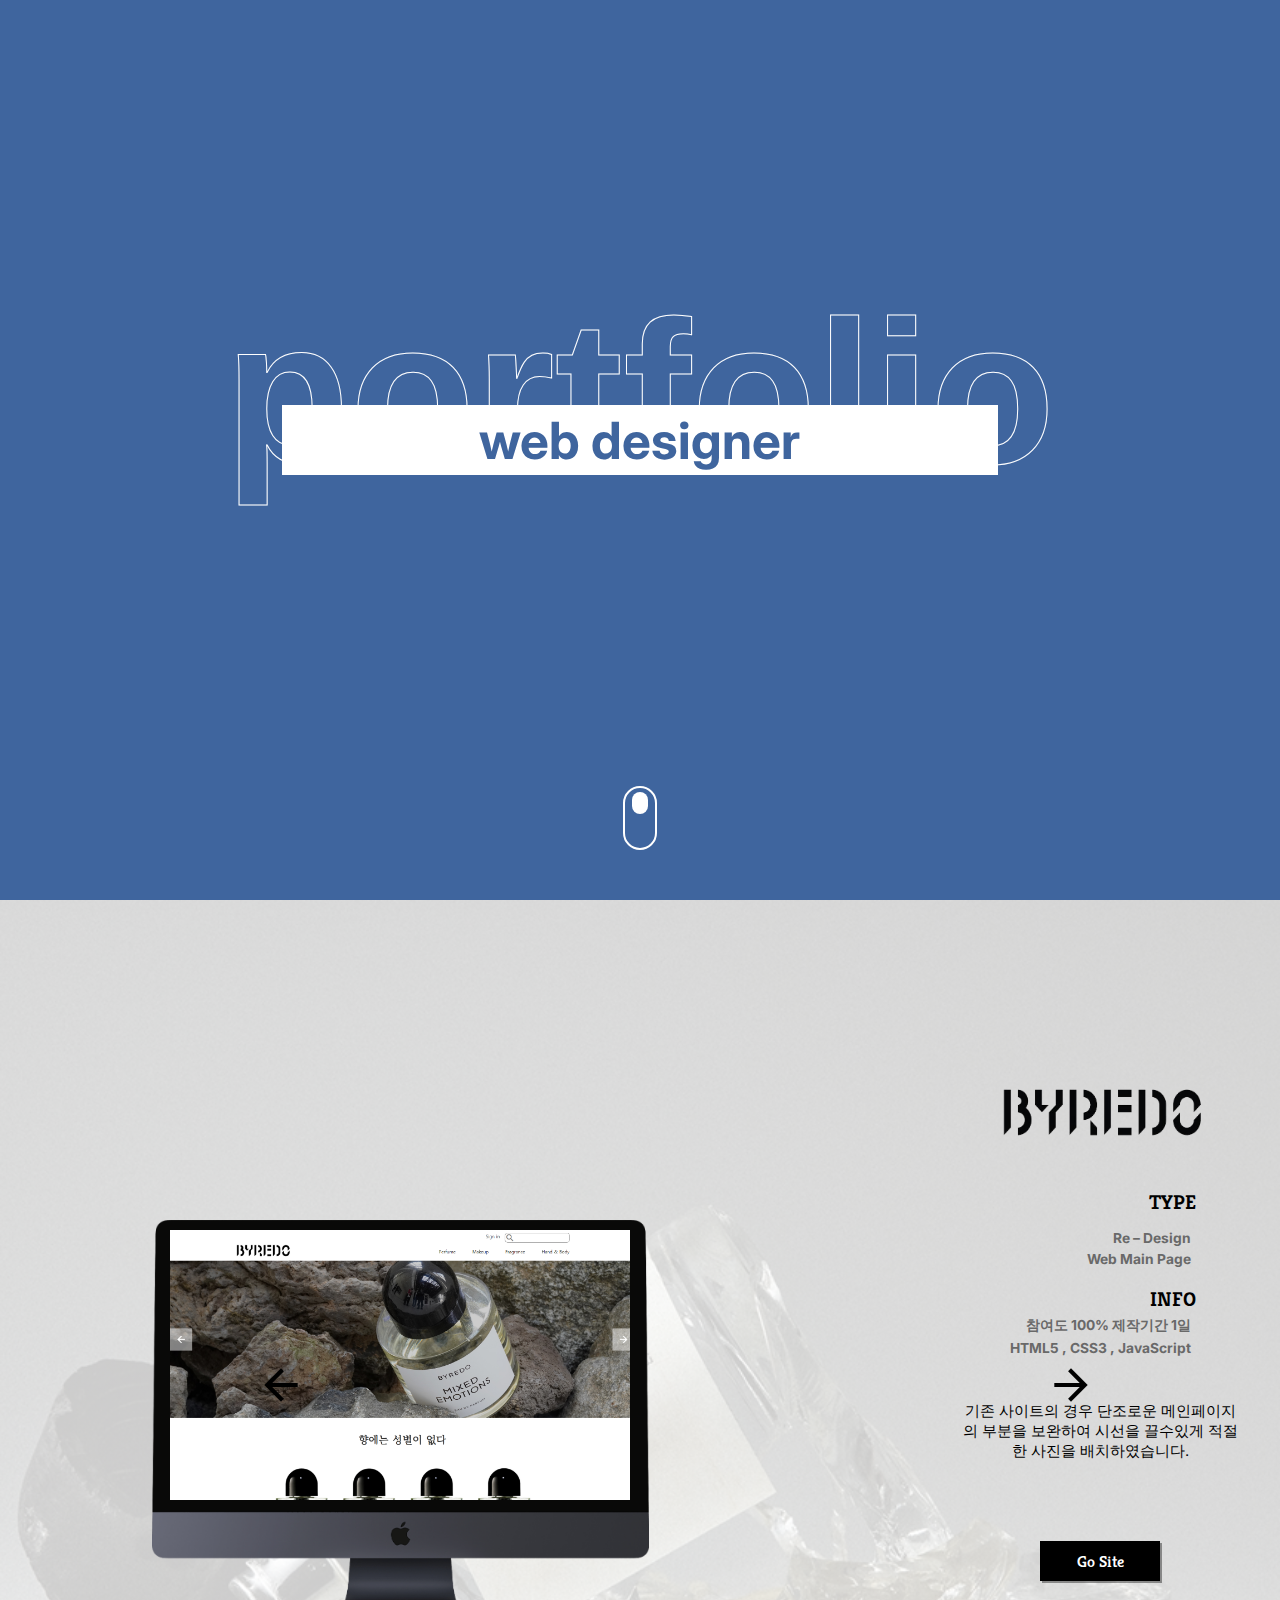
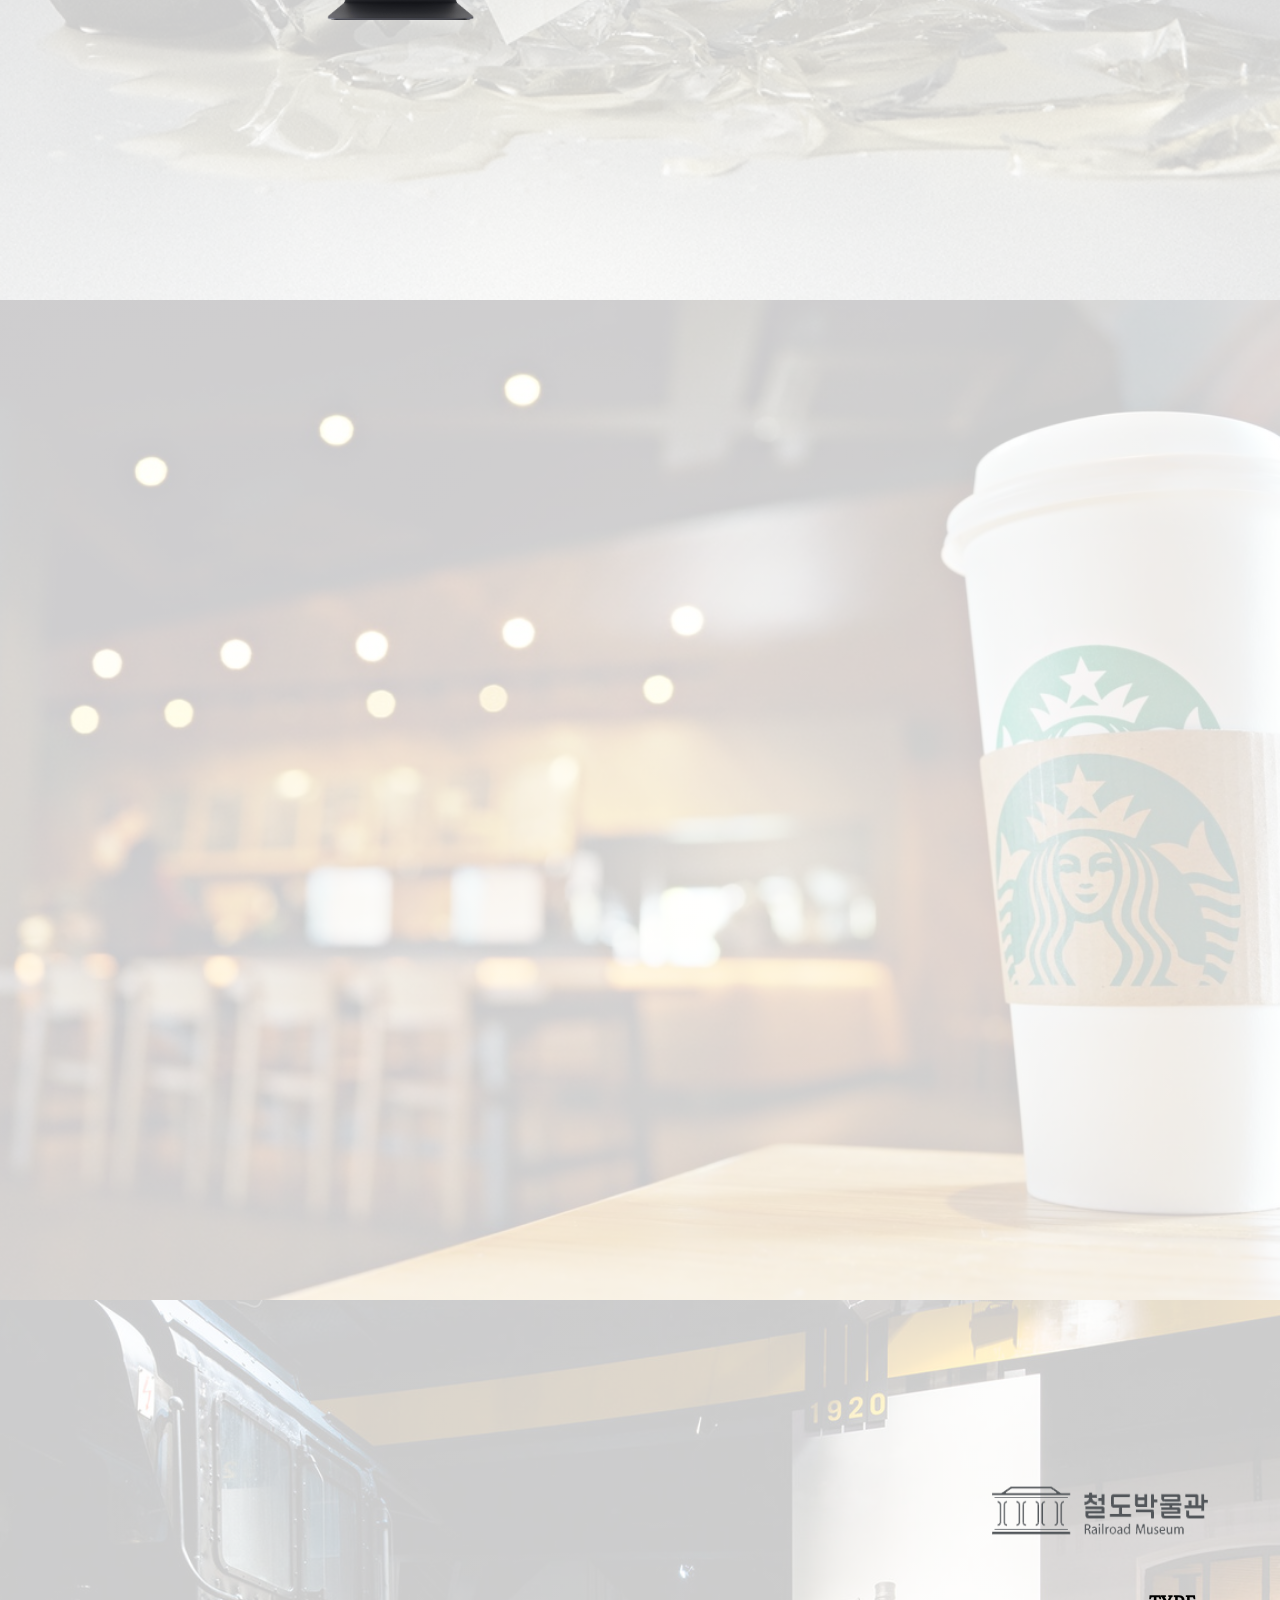
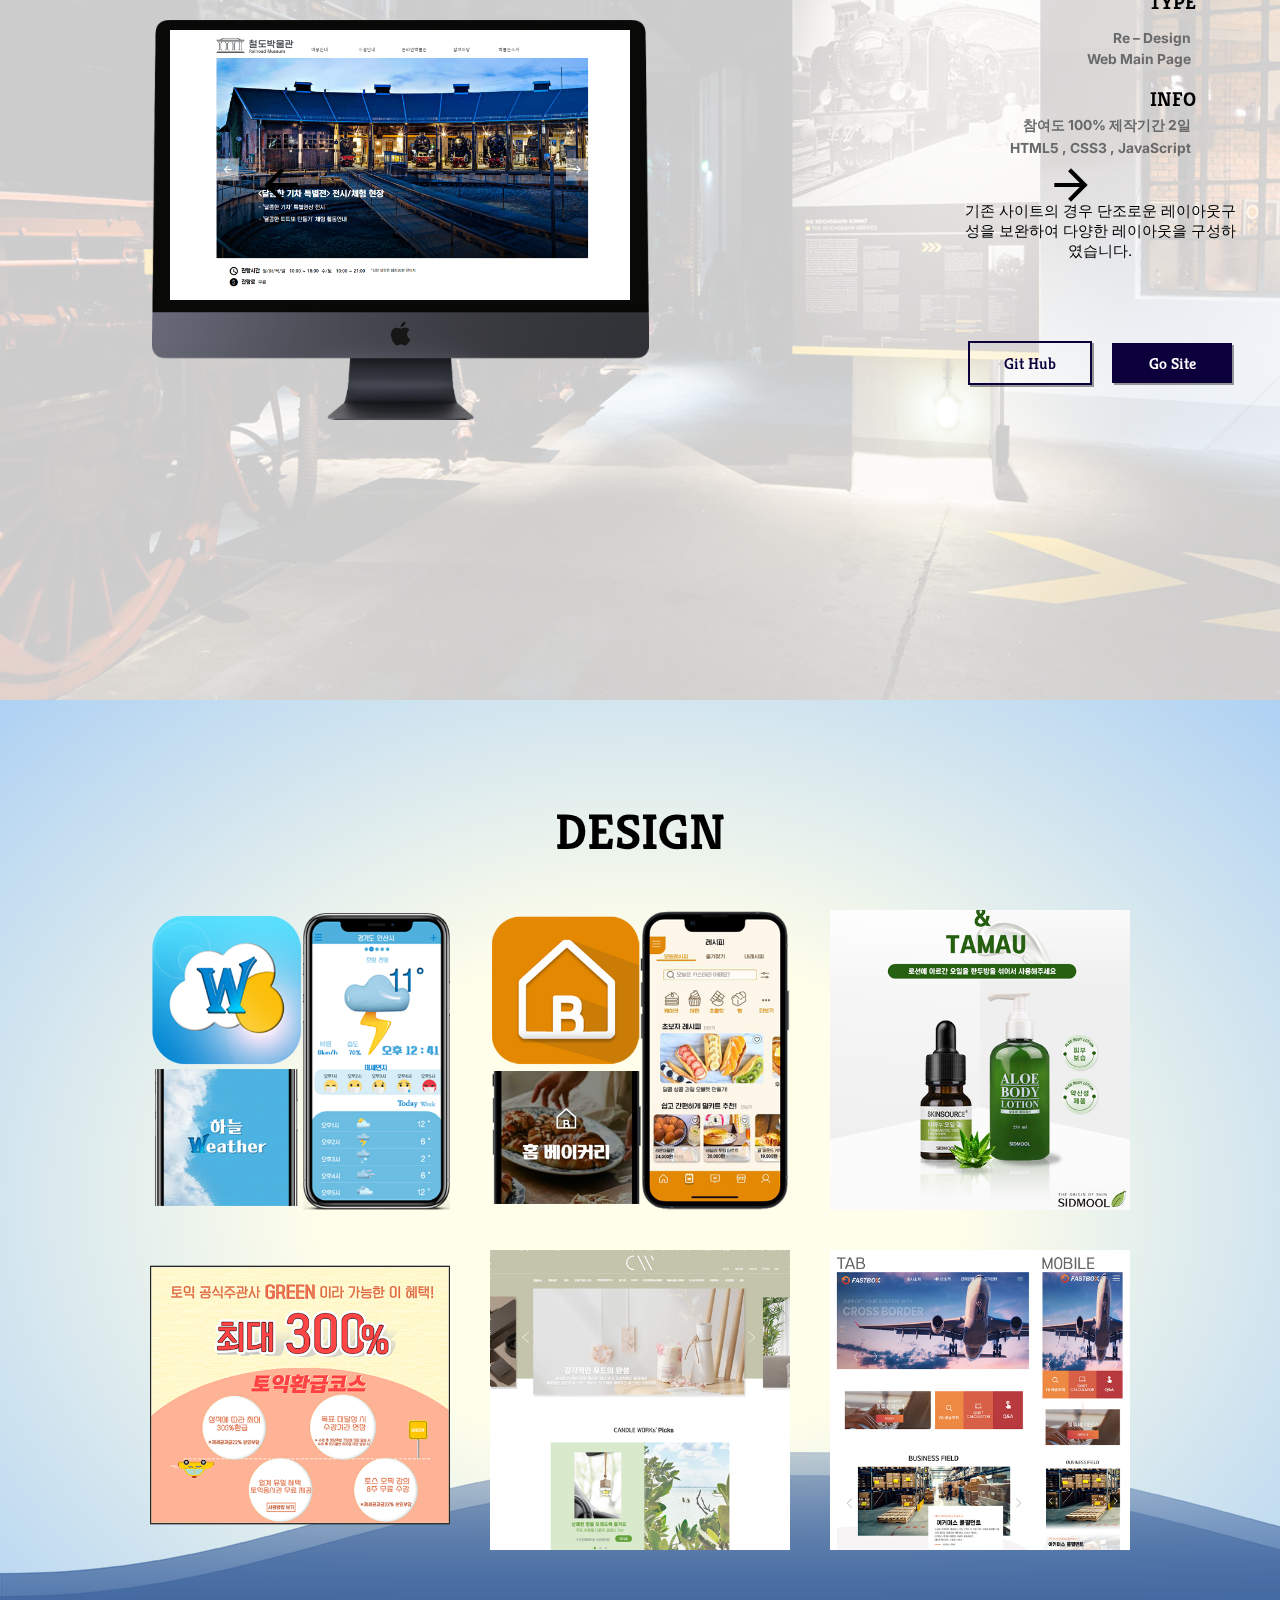
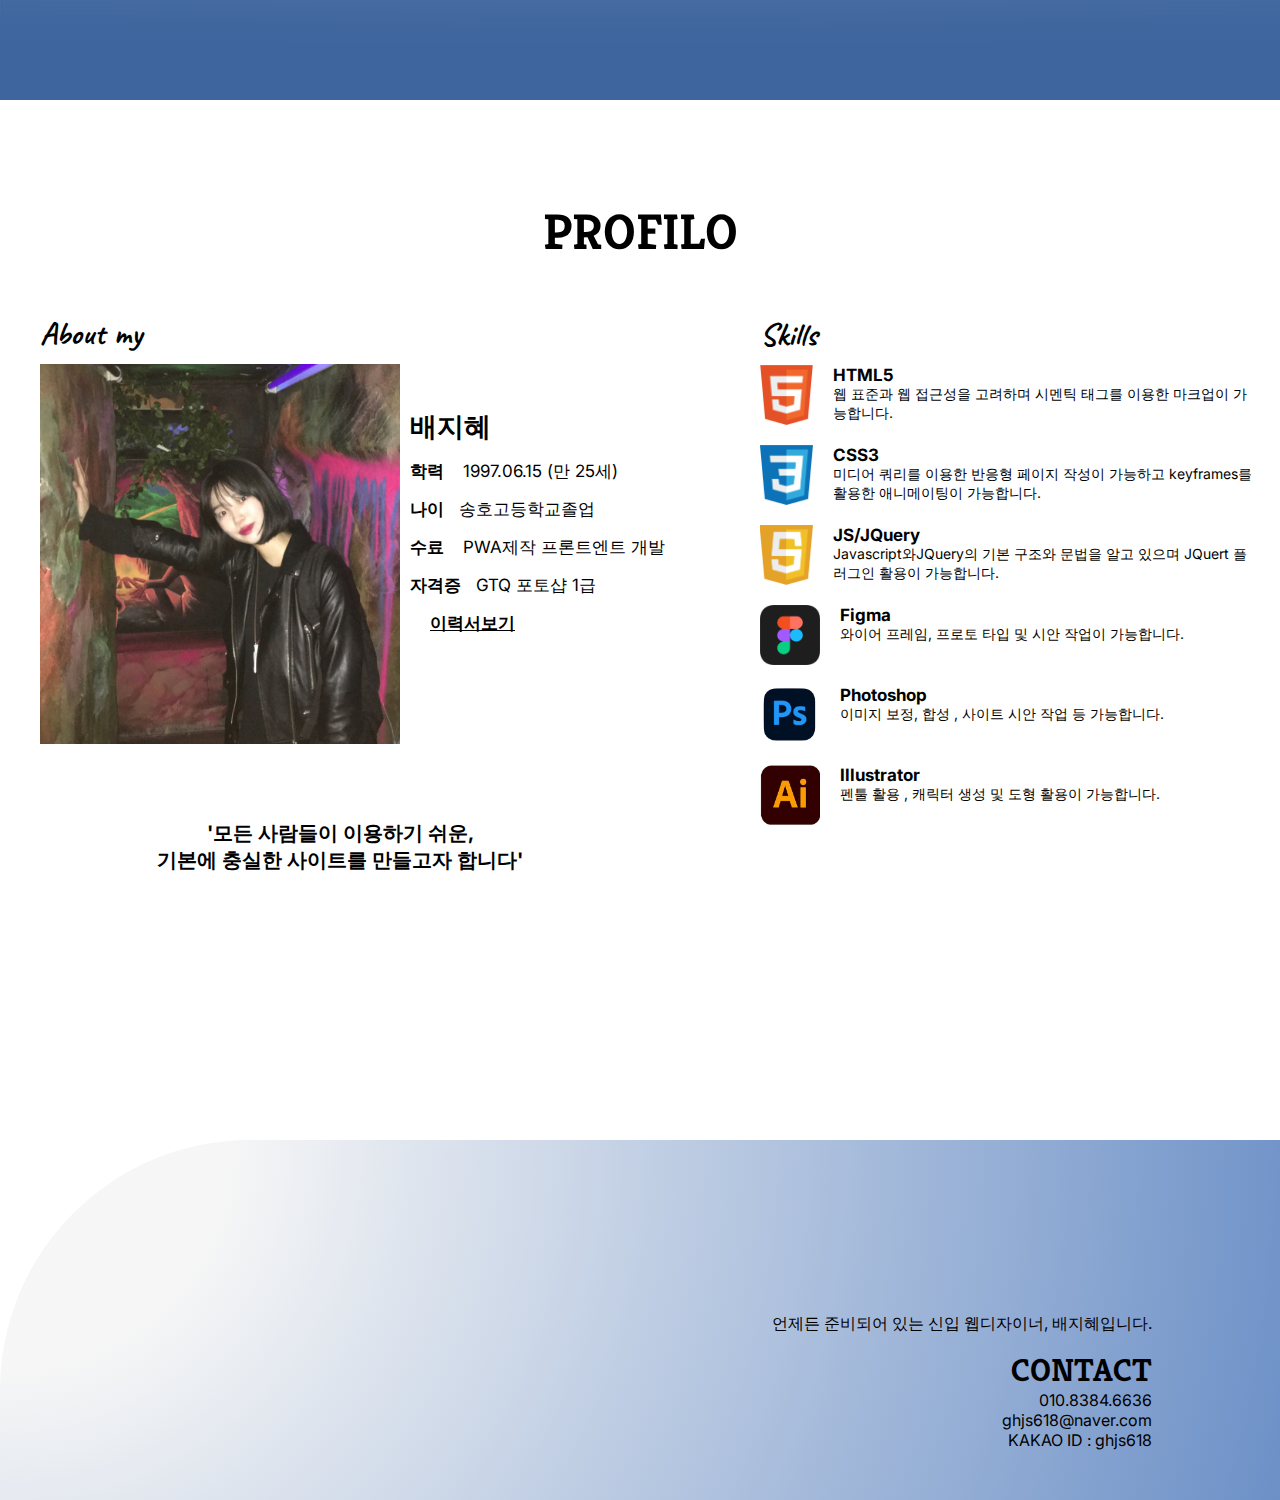
==== commit 2f151cc3: "이력서 보기 수정" ====
--- a/index.html
+++ b/index.html
@@ -91,7 +91,7 @@
                             </div>
                             <div class="info">
                                 <div class="info_text">
-                                    <h3><img src="images/byredo-logo.png" alt="철도박물관로고"></h3>
+                                    <h3><img src="images/byredo-logo.png" alt="바이레도 로고"></h3>
                                     <nav>
                                         <ul class="info_title">
                                             <li>TYPE
@@ -102,7 +102,7 @@
                                             </li>
                                             <li>INFO
                                                 <ul class="info_sub">
-                                                    <li>참여도 100% 제작기간 1주</li>
+                                                    <li>참여도 100% 제작기간 1일</li>
                                                     <li>HTML5 , CSS3 , JavaScript</li>
                                                 </ul>
                                             </li>
@@ -112,9 +112,9 @@
                                         부분을 보완하여 시선을 끌수있게 적절한 사진을 배치하였습니다.
                                     </p>
                                     <div class="btn-group">
-                                        
-                                        <a href="https://jihye615.github.io/byredo/" target=”_blank”
-                                            class="btn2">Go Site</a>
+
+                                        <a href="https://jihye615.github.io/byredo/" target=”_blank” class="btn2">Go
+                                            Site</a>
                                     </div>
                                 </div>
                             </div>
@@ -162,7 +162,6 @@
                         </div>
 
                     </div>
-                    <!-- <div class="swiper-slide"></div> -->
                 </div>
             </div>
 
@@ -195,7 +194,7 @@
                                 </li>
                                 <li>INFO
                                     <ul class="info_sub">
-                                        <li>참여도 100% 제작기간 2주</li>
+                                        <li>참여도 100% 제작기간 1주</li>
                                         <li>HTML5 , CSS3 , JavaScript</li>
                                     </ul>
                                 </li>
@@ -206,7 +205,8 @@
                         <div class="btn-group">
                             <a href="https://github.com/jihye615/StarBucks-Coffee" target=”_blank” class="btn1">Git
                                 Hub</a>
-                            <a href="https://jihye615.github.io/StarBucks-Coffee/" target=”_blank” class="btn2">Go Site</a>
+                            <a href="https://jihye615.github.io/StarBucks-Coffee/" target=”_blank” class="btn2">Go
+                                Site</a>
                         </div>
 
                     </div>
@@ -238,15 +238,13 @@
                                             </li>
                                             <li>INFO
                                                 <ul class="info_sub">
-                                                    <li>참여도 100% 제작기간 1주</li>
+                                                    <li>참여도 100% 제작기간 2일</li>
                                                     <li>HTML5 , CSS3 , JavaScript</li>
                                                 </ul>
                                             </li>
                                         </ul>
                                     </nav>
-                                    <p>기존 사이트의 경우 단조로운 메인페이지의
-                                        부분을 보완하여 시선을 끌수있게 적절한 사진을 배치하였습니다.
-                                    </p>
+                                    <p>기존 사이트의 경우 단조로운 레이아웃구성을 보완하여 다양한 레이아웃을 구성하였습니다.</p>
                                     <div class="btn-group">
                                         <a href="https://github.com/jihye615/traimMuseum" target=”_blank”
                                             class="btn1">Git Hub</a>
@@ -300,7 +298,6 @@
                         </div>
 
                     </div>
-                    <!-- <div class="swiper-slide"></div> -->
                 </div>
             </div>
 
@@ -311,233 +308,184 @@
 
         <!--desinge-->
 
-<section class="design">
-    <div class="ocean">
-        <div class="wave"></div>
-        <div class="wave"></div>
-    </div>
-    <div class="inner">
-        <h2>DESIGN</h2>
-        <ul>
-            <li class="design_list01_pop">
-                <div class="img_box"><img src="images/desing/design-app.png" alt=""></div>
-                <p> 앱 콘텐츠 제작</p>
-            </li>
-            <li>
-                <div class="img_box"><a href="work1.html" onclick="window.open(this.href, '_blank', 'width=960, height=1024, top=20, left=400, scrollbars=yes, resizable=yes'); return false;"><img src="images/desing/uiux-main.png" alt=""></a></div>
-                <p>UIUX Design</p>
-            </li>
-            <li class="design_list03_pop">
-                <div class="img_box"><img src="images/desing/sicmool-main.jpg" alt=""></div>
-                <p>제품 배너 디자인</p>
-            </li>
-            <li class="design_list04_pop">
-                <div class="img_box"><img src="images/desing/design_pop.PNG" alt=""></div>
-                <p>이벤트 팝업창 제작</p>
-            </li>
-            <li>
-                <div class="img_box"><a href="work2.html" onclick="window.open(this.href, '_blank', 'width=768, height=1024, top=20, left=400, scrollbars=yes, resizable=yes'); return false;"><img src="images/desing/candle_main.jpg" alt=""></a></div>
-                <p>웹사이트 메인 리디자인</p>
-            </li>
-            <li class="design_list06_pop">
-                <div class="img_box"><img src="images/bbg.jpg" alt=""></div>
-                <p>유튜브 썸네일 디자인</p>
-            </li>
-        </ul>
-    </div>
-
-    <!-- 모달 팝업창 -->
-    <div class="popup_list">
-        <div class="popup_wrap design_list01_pop">
-            <div class="close_btn"></div>
-            <div class="design_pop">
-                <div class="design-box">
-                앱 아이콘<img src="images/desing/app-icon.png" alt="앱 콘텐츠제작 아이콘">
-                런치스크린<img src="images/desing/app-launch.png" alt="앱 콘텐츠제작 린치스크린">
-                메인페이지<img src="images/desing/app-main.png" alt="앱 콘텐츠제작 메인화면">
-            </div>
-
-                <div class="design_info">
-                    <h4>앱 콘텐츠 제작</h4>
-                    <p>사용프로그램 : Photoshop</p>
-                    <p>날씨앱 콘텐츠를 제작하였습니다. <br> 앱 아이콘, 런치스크린, 메인페이지화면 입니다.</p>
-                    <p></p>
-                </div>
-                
-            </div>
-
+        <section class="design">
+            <div class="ocean">
+                <div class="wave"></div>
+                <div class="wave"></div>
+            </div>
+            <div class="inner">
+                <h2>DESIGN</h2>
+                <ul>
+                    <li class="design_list01_pop">
+                        <div class="img_box"><img src="images/desing/design-app.png" alt=""></div>
+                        <p> 앱 콘텐츠 제작</p>
+                    </li>
+                    <li>
+                        <div class="img_box"><a href="work1.html"onclick="window.open(this.href, '_blank', 'width=960, height=1024, top=20, left=400, scrollbars=yes, resizable=yes'); return false;"><img
+                                    src="images/desing/uiux-main.png" alt=""></a></div>
+                        <p>UIUX Design</p>
+                    </li>
+                    <li class="design_list03_pop">
+                        <div class="img_box"><img src="images/desing/sicmool-main.jpg" alt=""></div>
+                        <p>제품 배너 디자인</p>
+                    </li>
+                    <li class="design_list04_pop">
+                        <div class="img_box"><img src="images/desing/design_pop.PNG" alt=""></div>
+                        <p>이벤트 팝업창 </p>
+                    </li>
+                    <li>
+                        <div class="img_box"><a href="work2.html"onclick="window.open(this.href, '_blank', 'width=960, height=1024, top=20, left=400, scrollbars=yes, resizable=yes'); return false;"><img
+                                    src="images/desing/candle_main.jpg" alt=""></a></div>
+                        <p>웹사이트 메인 리디자인</p>
+                    </li>
+                    <li>
+                        <div class="img_box"><a href="work3.html"onclick="window.open(this.href, '_blank', 'width=960, height=1024, top=20, left=400, scrollbars=yes, resizable=yes'); return false;"><img
+                                    src="images/desing/fastbox-main.jpg" alt=""></a></div>
+                        <p>웹사이트 반응형 시안</p>
+                    </li>
+                </ul>
+            </div>
+
+            <!-- 모달 팝업창 -->
+            <div class="popup_list">
+                <div class="popup_wrap design_list01_pop">
+                    <div class="close_btn"></div>
+                    <div class="design_pop">
+                        <div class="design-box">
+                            앱 아이콘<img src="images/desing/app-icon.png" alt="앱 콘텐츠제작 아이콘">
+                            런치스크린<img src="images/desing/app-launch.png" alt="앱 콘텐츠제작 린치스크린">
+                            메인페이지<img src="images/desing/app-main.png" alt="앱 콘텐츠제작 메인화면">
+                        </div>
+                        <div class="design_info">
+                            <h4>앱 콘텐츠 제작</h4>
+                            <p>사용프로그램 : Photoshop</p>
+                            <p>날씨앱 콘텐츠를 제작하였습니다. <br> 앱 아이콘, 런치스크린, 메인페이지화면 입니다.</p>
+                            <p></p>
+                        </div>
+                    </div>
+                </div>
+                <div class="popup_wrap design_list03_pop">
+                    <div class="close_btn"></div>
+                    <div class="design_pop">
+                        <div class="design-box">
+                            <img src="images/desing/sicmool.jpg" alt="씨드물제품배너디자인">
+                        </div>
+                        <div class="design_info">
+                            <h4>제품배너 디자인</h4>
+                            <p>사용프로그램 : Photoshop</p>
+                            <p>제품의 배너디자인 제작이 가능합니다. </p>
+                            <p></p>
+                        </div>
+                    </div>
+                </div>
+                <div class="popup_wrap design_list04_pop">
+                    <div class="close_btn"></div>
+                    <div class="design_pop">
+                        <div class="design-box">
+                            <img src="images/desing/design_pop.PNG" alt="">
+                        </div>
+                        <div class="design_info">
+                            <h4>이벤트 팝업창 제작</h4>
+                            <p>사용프로그램 : Photoshop</p>
+                            <p>이벤트 팝업창 제작이 가능합니다.</p>
+                            <p></p>
+                        </div>
+                    </div>
+                </div>
+            </div>
+    </section>
+    <!--.profilo-->
+    <section class="profilo">
+        <div class="inner">
+            <h2>PROFILO </h2>
+            <h3>About my</h3>
+            <div class="profilo_all">
+                <div class="About">
+                    <img src="images/my.png" alt="">
+                    <ul>
+                        <li>배지혜</li>
+                        <li><b>학력 </b>1997.06.15 (만 25세) </li>
+                        <li><b>나이</b>송호고등학교졸업</li>
+                        <li><b>수료 </b>PWA제작 프론트엔트 개발</li>
+                        <li><b>자격증</b>GTQ 포토샵 1급</li>
+                        <li><a href="my.html"onclick="window.open(this.href, '_blank', 'width=960, height=1024, top=20, left=400, scrollbars=yes, resizable=yes'); return false;">이력서보기</a></li>
+                    </ul>
+                </div>
+                <p>'모든 사람들이 이용하기 쉬운, <br>
+                    기본에 충실한 사이트를 만들고자 합니다'</p>
+                <div class="skill">
+                    <h3>Skills</h3>
+                    <ul class="skill_gnb">
+                        <li><img src="images/skillCon/html_con.png" alt="html5아이콘">
+                            <ul class="skill_sub">
+                                <li>HTML5</li>
+                                <li>웹 표준과 웹 접근성을 고려하며 시멘틱 태그를 이용한 마크업이 가능합니다.</li>
+                            </ul>
+                        </li>
+                        <li>
+                            <img src="images/skillCon/css_con.png" alt="css아이콘">
+                            <ul class="skill_sub">
+                                <li>CSS3</li>
+                                <li>미디어 쿼리를 이용한 반응형 페이지 작성이 가능하고 keyframes를 활용한
+                                    애니메이팅이 가능합니다.</li>
+                            </ul>
+
+                        </li>
+                        <li>
+                            <img src="images/skillCon/js_con.png" alt="js아이콘">
+                            <ul class="skill_sub">
+                                <li>JS/JQuery</li>
+                                <li>Javascript와JQuery의 기본 구조와 문법을 알고 있으며 JQuert 플러그인 활용이 가능합니다.</li>
+                            </ul>
+
+                        </li>
+                        <li>
+                            <img src="images/skillCon/figma_con.png" alt="Figma아이콘">
+                            <ul class="skill_sub">
+                                <li>Figma</li>
+                                <li>와이어 프레임, 프로토 타입 및 시안 작업이 가능합니다.</li>
+                            </ul>
+
+                        </li>
+                        <li>
+                            <img src="images/skillCon/photoshop.png" alt="Photoshop아이콘">
+                            <ul class="skill_sub">
+                                <li>Photoshop</li>
+                                <li>이미지 보정, 합성 , 사이트 시안 작업 등 가능합니다.</li>
+                            </ul>
+
+                        </li>
+                        <li>
+                            <img src="images/skillCon/illustrator.png" alt="Illustrator아이콘">
+                            <ul class="skill_sub">
+                                <li>Illustrator</li>
+                                <li>펜툴 활용 , 캐릭터 생성 및 도형 활용이 가능합니다.</li>
+                            </ul>
+
+                        </li>
+                    </ul>
+                </div>
+            </div>
         </div>
-
-        <div class="popup_wrap design_list02_pop">
-            <div class="close_btn"></div>
-            <div class="design_pop">
-                <div class="design-box">
-                <img src="images/desing/uiux-Wireframe.png" alt="홈베이커리 와이어프레임"></div>
-                <div class="design_info">
-                    <h4>UIUX Design</h4>
-                    <p>사용프로그램 : Figma,Photoshop</p>
-                    <p>피그마를 이용해 와이프레임 ,프로토타입 제작이가능합니다.</p>
-                    <p>홈베이커리라는 가상의 앱디자인을 제작해보았습니다.</p>
-                </div>
-                
-            </div>
-            <div class="link_btn">
-                <a href="work1.html" target="_blank">기획안</a>
-
-            </div>
+    </section>
+    <!--contact-->
+    <section id="contact">
+        <div class="contact_info">
+            <p>언제든 준비되어 있는 신입 웹디자이너, 배지혜입니다.</p>
+            <h3>CONTACT</h3>
+            <ul>
+                <li>010.8384.6636</li>
+                <li>ghjs618@naver.com</li>
+                <li>KAKAO ID : ghjs618</li>
+
+            </ul>
         </div>
-
-        <div class="popup_wrap design_list03_pop">
-            <div class="close_btn"></div>
-            <div class="design_pop">
-                <div class="design-box">
-                <img src="images/desing/sicmool.jpg" alt="씨드물제품배너디자인"></div>
-                <div class="design_info">
-                    <h4>제품배너 디자인</h4>
-                    <p>사용프로그램 : Photoshop</p>
-                    <p>제품의 배너디자인 제작이 가능합니다. </p>
-                    <p></p>
-                </div>
-                
-            </div>
-           
-        </div>
-
-        <div class="popup_wrap design_list04_pop">
-            <div class="close_btn"></div>
-            <div class="design_pop">
-                <div class="design-box">
-                <img src="images/desing/design_pop.PNG" alt=""></div>
-                <div class="design_info">
-                    <h4>이벤트 팝업창 제작</h4>
-                    <p>사용프로그램 : Photoshop</p>
-                    <p>이벤트 팝업창 제작이 가능합니다.</p>
-                    <p></p>
-                </div>
-                
-            </div>
-        </div>
-
-        </div>
-
-        <div class="popup_wrap design_list06_pop">
-            <div class="close_btn"></div>
-            <div class="design_pop">
-               <div class="design-box"> <img src="images/desing/uiux_desing.png" alt=""></div>
-                <div class="design_info">
-                    <h4>유튜브 썸네일 디자인</h4>
-                    <p>사용프로그램:Figma, Photoshop </p>
-                    <p></p>
-                </div>
-                
-            </div>
-        </div>
-    </div>
-
-</section>
-
-
-
-
-
-
-
-
-
-
-
-        <!--.profilo-->
-        <section class="profilo">
-            <div class="inner">
-                <h2>PROFILO </h2>
-                <h3>About my</h3>
-                <div class="profilo_all">
-                    <div class="About">
-                        <img src="images/my.png" alt="">
-                        <ul>
-                            <li>배지혜</li>
-                            <li><b>학력 </b>1997.06.15 (만 25세) </li>
-                            <li><b>나이</b>송호고등학교졸업</li>
-                            <li><b>수료 </b>PWA제작 프론트엔트 개발</li>
-                            <li><b>자격증</b>GTQ 포토샵 1급</li>
-                            <li><a href="images/BaeJiHye.hwp">이력서 다운로드</a></li>
-                        </ul>
-                    </div>
-                    <p>'모든 사람들이 이용하기 쉬운, <br>
-                        기본에 충실한 사이트를 만들고자 합니다'</p>
-                    <div class="skill">
-                        <h3>Skills</h3>
-                        <ul class="skill_gnb">
-                            <li><img src="images/skillCon/html_con.png" alt="html5아이콘">
-                                <ul class="skill_sub">
-                                    <li>HTML5</li>
-                                    <li>웹 표준과 웹 접근성을 고려하며 시멘틱 태그를 이용한 마크업이 가능합니다.</li>
-                                </ul>
-                            </li>
-                            <li>
-                                <img src="images/skillCon/css_con.png" alt="css아이콘">
-                                <ul class="skill_sub">
-                                    <li>CSS3</li>
-                                    <li>미디어 쿼리를 이용한 반응형 페이지 작성이 가능하고 keyframes를 활용한
-                                        애니메이팅이 가능합니다.</li>
-                                </ul>
-
-                            </li>
-                            <li>
-                                <img src="images/skillCon/js_con.png" alt="js아이콘">
-                                <ul class="skill_sub">
-                                    <li>JS/JQuery</li>
-                                    <li>Javascript와JQuery의 기본 구조와 문법을 알고 있으며 JQuert 플러그인 활용이 가능합니다.</li>
-                                </ul>
-
-                            </li>
-                            <li>
-                                <img src="images/skillCon/figma_con.png" alt="Figma아이콘">
-                                <ul class="skill_sub">
-                                    <li>Figma</li>
-                                    <li>와이어 프레임, 프로토 타입 및 시안 작업이 가능합니다.</li>
-                                </ul>
-
-                            </li>
-                            <li>
-                                <img src="images/skillCon/photoshop.png" alt="Photoshop아이콘">
-                                <ul class="skill_sub">
-                                    <li>Photoshop</li>
-                                    <li>이미지 보정, 합성 , 사이트 시안 작업 등 가능합니다.</li>
-                                </ul>
-
-                            </li>
-                            <li>
-                                <img src="images/skillCon/illustrator.png" alt="Illustrator아이콘">
-                                <ul class="skill_sub">
-                                    <li>Illustrator</li>
-                                    <li>펜툴 활용 , 캐릭터 생성 및 도형 활용이 가능합니다.</li>
-                                </ul>
-
-                            </li>
-                        </ul>
-                    </div>
-                </div>
-            </div>
-        </section>
-        <!--contact-->
-        <section id="contact">
-            <div class="contact_info">
-                <p>언제든 준비되어 있는 신입 웹디자이너, 배지혜입니다.</p>
-                <h3>CONTACT</h3>
-                <ul>
-                    <li>010.8384.6636</li>
-                    <li>ghjs618@naver.com</li>
-                    <li>KAKAO ID : ghjs618</li>
-                    
-                </ul>
-            </div>
-            <div class="contact_bg"></div>
-        </section>
+        <div class="contact_bg"></div>
+    </section>
 
     </div>
     <!--#wrap-->
-    
+
 
     <script src="https://ajax.googleapis.com/ajax/libs/jquery/1.12.4/jquery.min.js"></script>
     <script src="js/scrolla.jquery.min.js"></script>
--- a/css/main.css
+++ b/css/main.css
@@ -20,7 +20,6 @@
 /* 모바일 header */
 header{width: 100%; height: 60px; padding: 0 5%; position: fixed; background-color:#3F659E; z-index: 5;}
 header .pager-mo{position: absolute;width: 100%;top: 100%;left: 0;background:  #3F659E;}
-
 header .pager-mo ul li a{display: block;color: #fff;font-size: 0.875em; /*14*/padding: 15px 0 15px 5%;transition: all .2s;}
 header .pager-mo ul li a:hover{background-color: #fff;color: #3F659E; font-weight: bold;}
 .pager .on a{background: #ffffff ; color:#041835 ; font-weight: bold;}
@@ -87,10 +86,25 @@
 .inner ul.info_title > li{font-size:1.250em; font-weight: bold; font-family: 'Kreon', serif;}
 .inner ul.info_sub li{margin-left: 15px;  font-size:0.688em; color: rgb(105, 105, 105);}
 .info_text  p{width:280px;margin: auto; padding-top: 20px; font-size:0.938em; text-align: center;}
-
-
 .inner .info .btn-group .btn2{ color: #fff;}
 .inner .info .btn-group{position: relative; top: 40px; display: flex; align-items: center; justify-content: center;}
+
+
+/* slider  */
+
+.slider {position: relative; width: 100%; margin: auto;}
+
+/* 이전 다음버튼 */
+.slider .button-prev,.slider .button-next {position: absolute;top: 0;bottom: 0; margin: auto;width:80px;height: 80px;outline: none;z-index: 1;cursor: pointer;}
+.slider .button-prev {left:50px;}
+.slider .button-next {right: 0;}
+.slider .button-prev .material-icons,.slider .button-next .material-icons {color: rgb(0, 0, 0); font-size: 40px;}
+
+.slider .gentle {background:no-repeat center; background-size: cover;background-image: linear-gradient(rgba(255, 255, 255, 0.8),rgba(255, 255, 255, 0.8)),url(../images/gentle_monster-bg.jpg);}
+.slider .pizzaHut {background:no-repeat center; background-size: cover;background-image: linear-gradient(rgba(255, 255, 255, 0.8),rgba(255, 255, 255, 0.8)),url(../images/pizzaHut_bg.jpg);}
+.slider .trainMuseum {background:no-repeat center; background-size: cover;background-image: linear-gradient(rgba(255, 255, 255, 0.8),rgba(255, 255, 255, 0.8)),url(../images/trainMuseum_bg.jpg);}
+.slider .byredo{background:no-repeat center; background-size: cover;background-image: linear-gradient(rgba(255, 255, 255, 0.8),rgba(255, 255, 255, 0.8)),url(../images/byredo-bg.jpg);}
+
 
 /* mo-gentel monster */
 .gentle .info h3{padding-bottom:40px; width: 230px; height: 70px; margin: auto;}
@@ -111,25 +125,6 @@
 #starbucks .inner .info .btn-group .btn2{background-color: #135713}
 #starbucks .inner .info .btn-group .btn2:hover{text-decoration: underline rgb(255, 255, 255);}
 #starbucks .inner .info .btn-group .btn1{ color: #135713}
-
-
-/* slider  */
-
-.slider {position: relative; width: 100%; margin: auto;}
-
-/* 이전 다음버튼 */
-.slider .button-prev,.slider .button-next {position: absolute;top: 0;bottom: 0; margin: auto;width:80px;height: 80px;outline: none;z-index: 1;cursor: pointer;}
-.slider .button-prev {left:50px;}
-.slider .button-next {right: 0;}
-.slider .button-prev .material-icons,.slider .button-next .material-icons {color: rgb(0, 0, 0); font-size: 40px;}
-
-.slider .gentle {background:no-repeat center; background-size: cover;background-image: linear-gradient(rgba(255, 255, 255, 0.8),rgba(255, 255, 255, 0.8)),url(../images/gentle_monster-bg.jpg);}
-.slider .pizzaHut {background:no-repeat center; background-size: cover;background-image: linear-gradient(rgba(255, 255, 255, 0.8),rgba(255, 255, 255, 0.8)),url(../images/pizzaHut_bg.jpg);}
-.slider .trainMuseum {background:no-repeat center; background-size: cover;background-image: linear-gradient(rgba(255, 255, 255, 0.8),rgba(255, 255, 255, 0.8)),url(../images/trainMuseum_bg.jpg);}
-.slider .byredo{background:no-repeat center; background-size: cover;background-image: linear-gradient(rgba(255, 255, 255, 0.8),rgba(255, 255, 255, 0.8)),url(../images/byredo-bg.jpg);}
-
-
-
 
 /*pizzaHut  */
 
@@ -200,7 +195,7 @@
 .profilo .About img{width: 200px; margin-right: 10px;}
 .profilo .About ul{width: 60%; font-size: 14px;}
 .profilo .About ul li:first-child{font-weight: bold; font-size: 17px;}
-.profilo .About ul li:last-child{margin:10px 20px; text-decoration: underline; font-weight: bold;}
+.profilo .About ul li a:last-child{margin:10px 20px; text-decoration: underline; font-weight: bold;}
 .profilo .About ul li{margin:10px 0;}
 .profilo .About ul li img{width: 40px; height: 40px;}
 
@@ -302,3 +297,4 @@
 
 }
 }
+
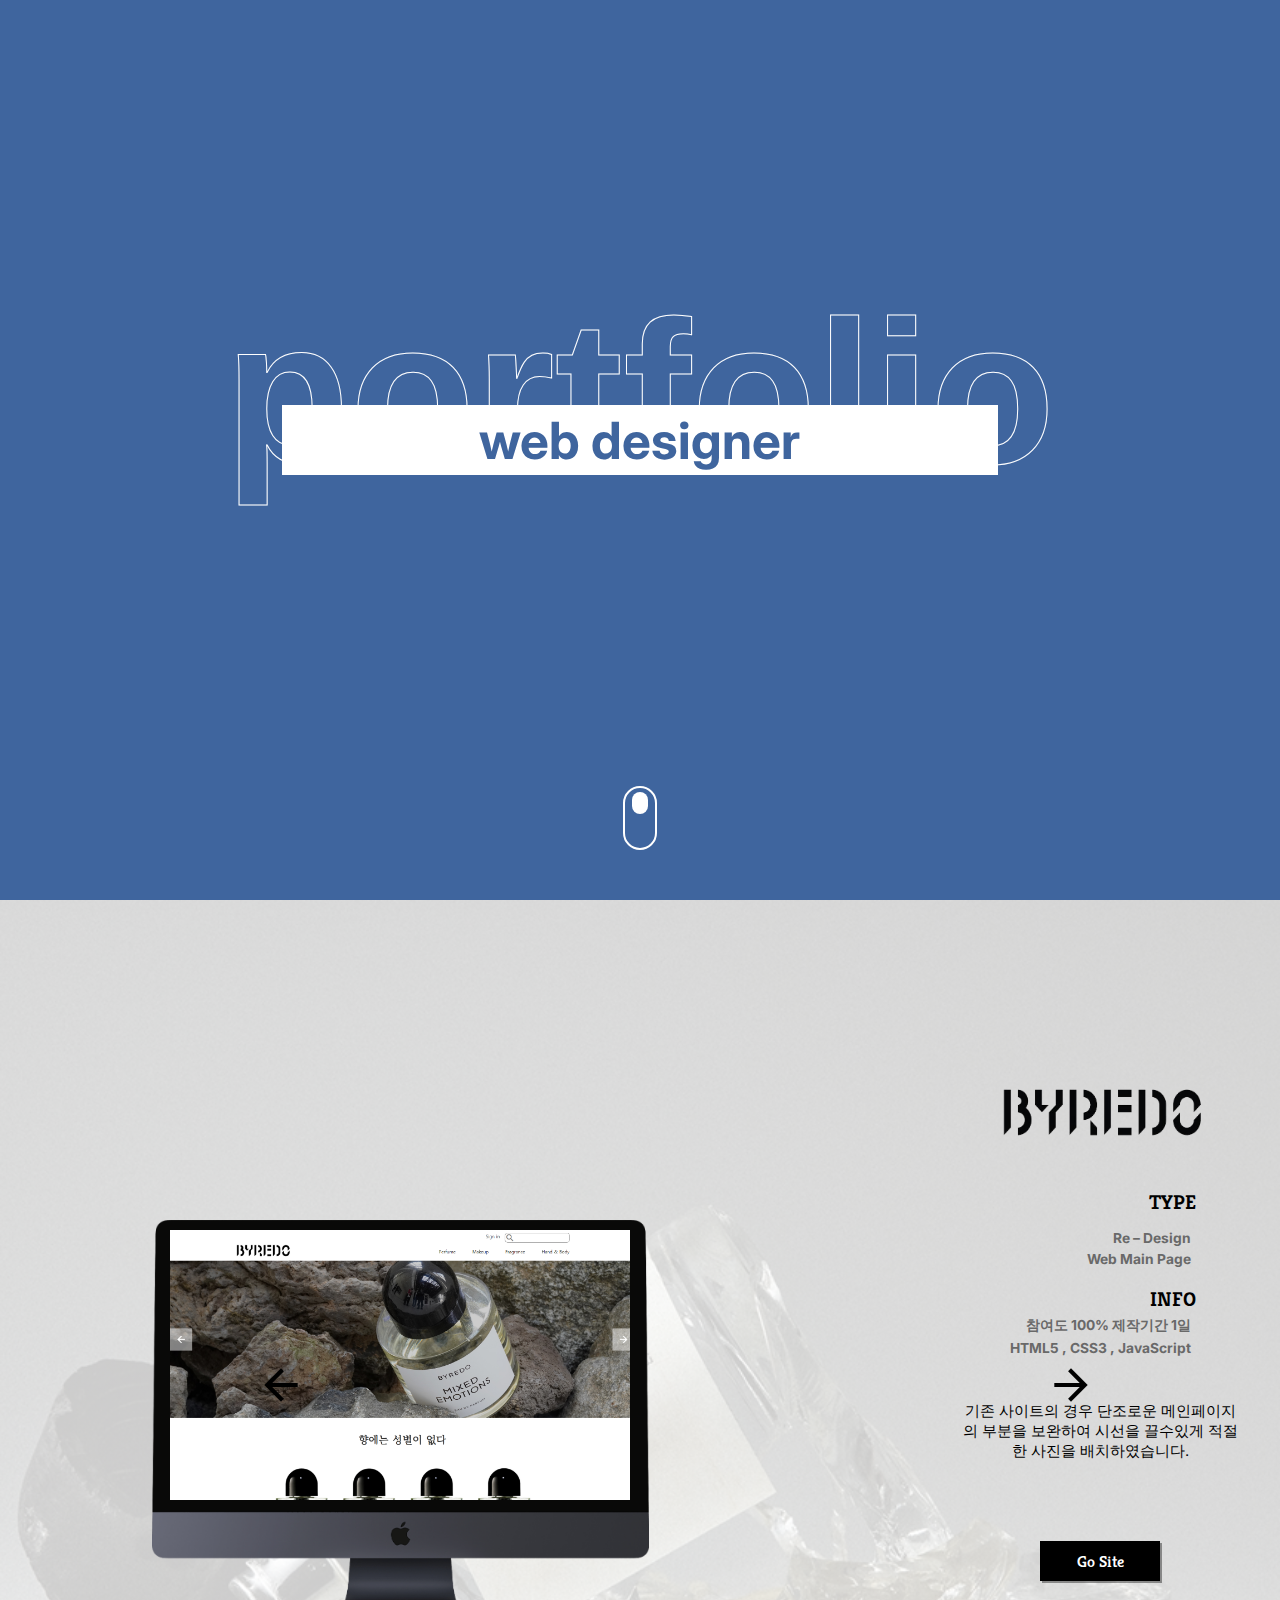
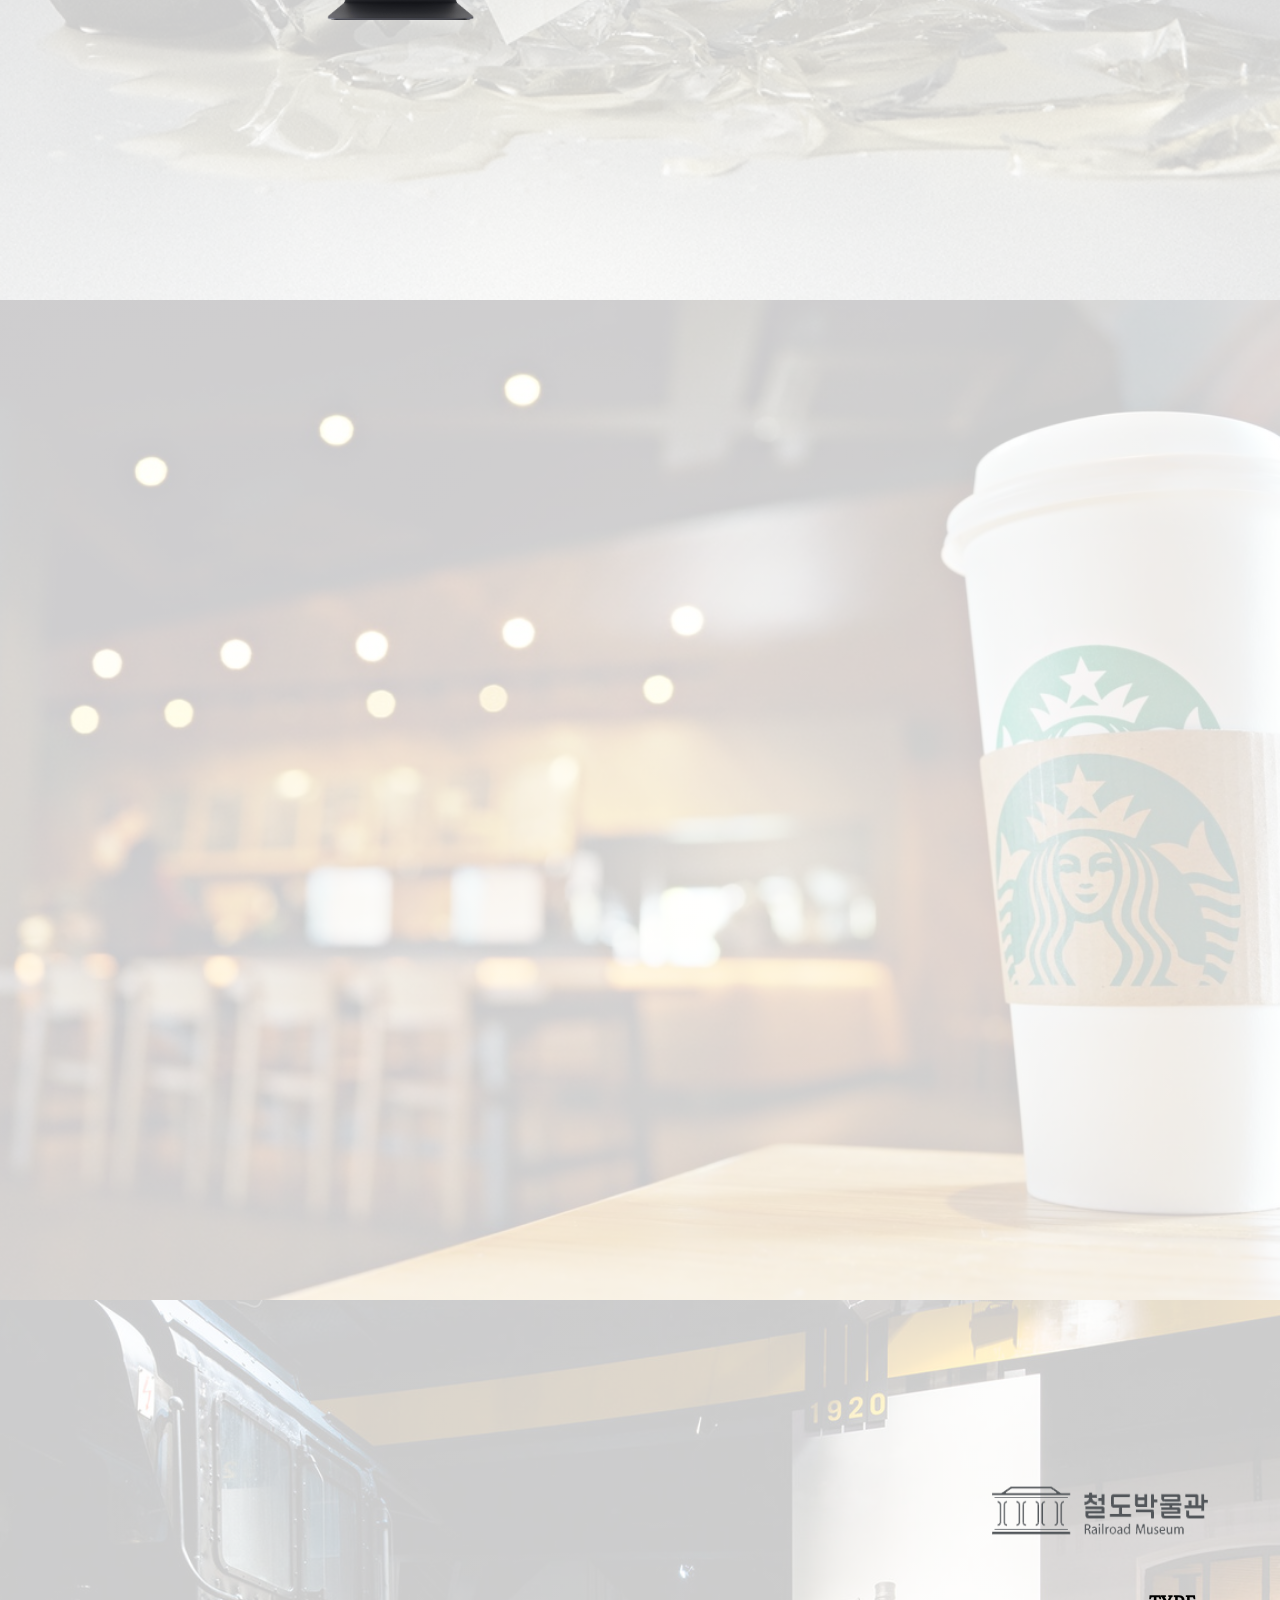
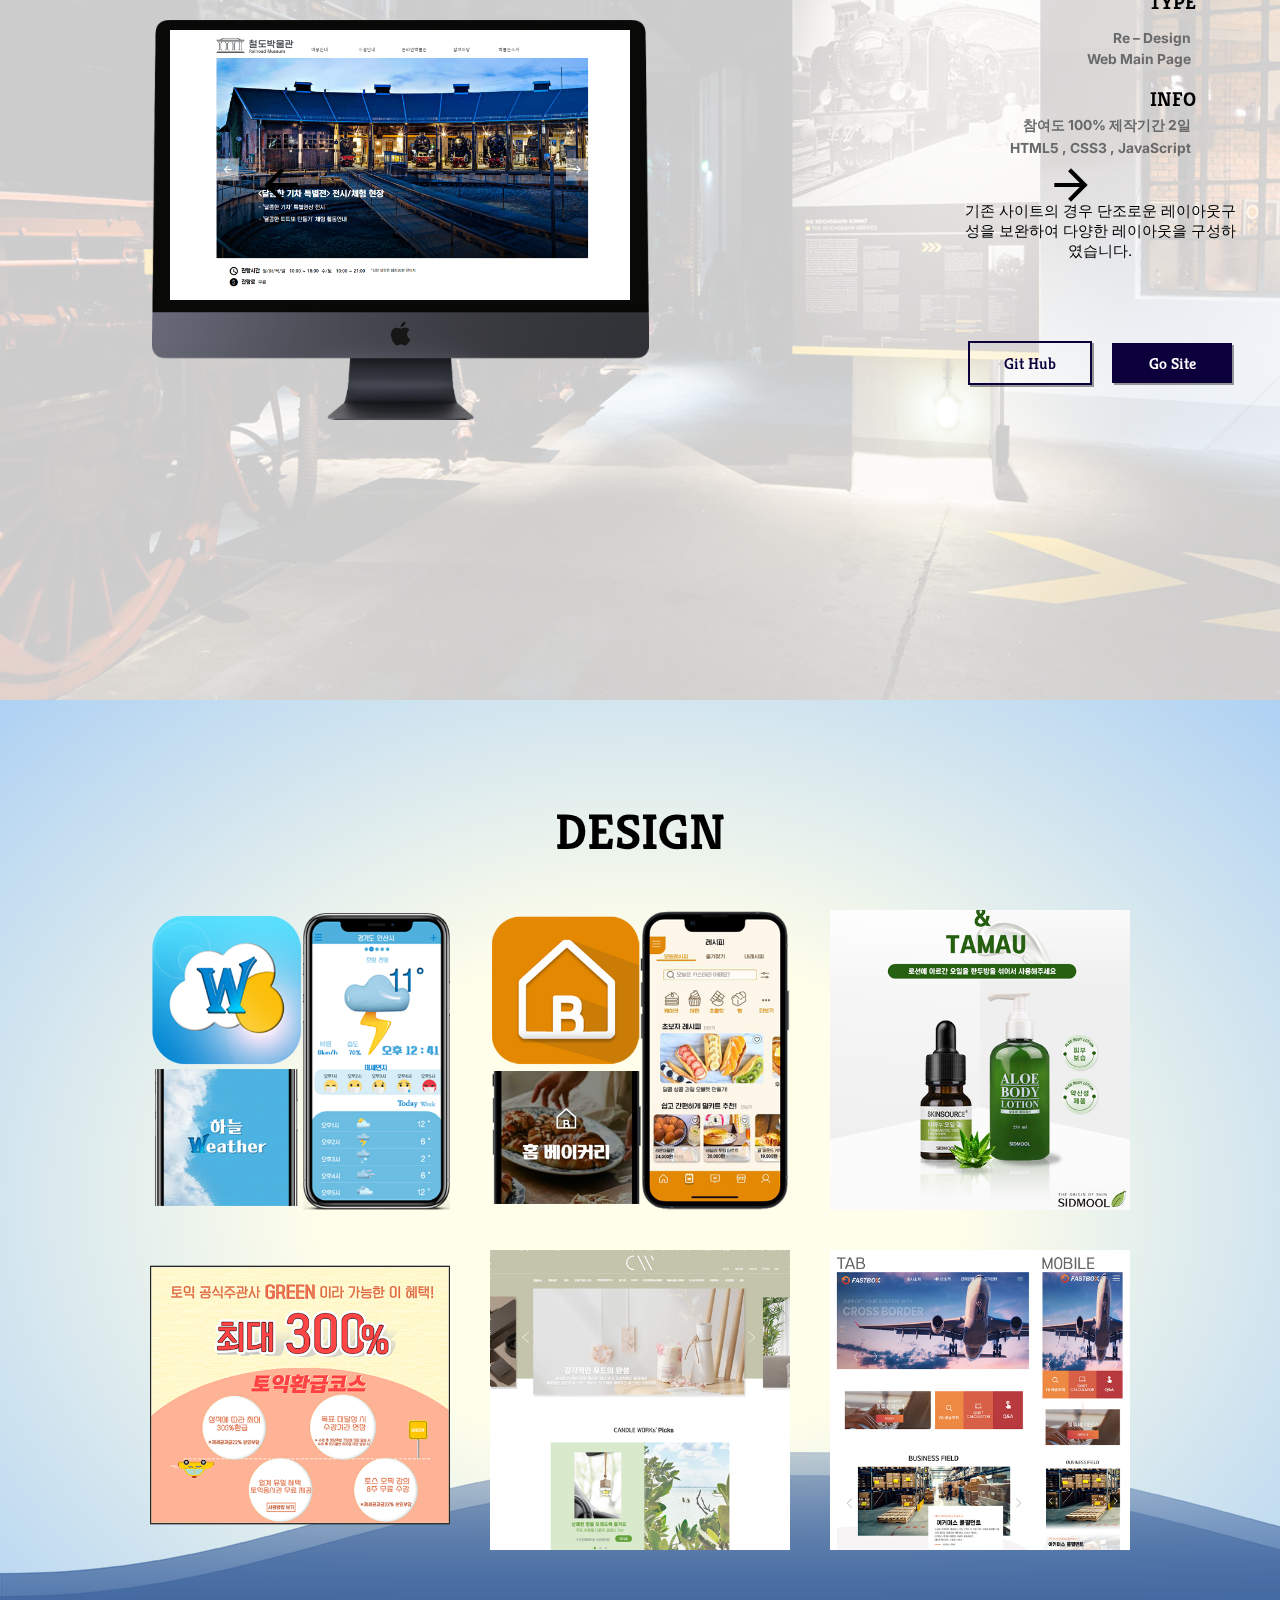
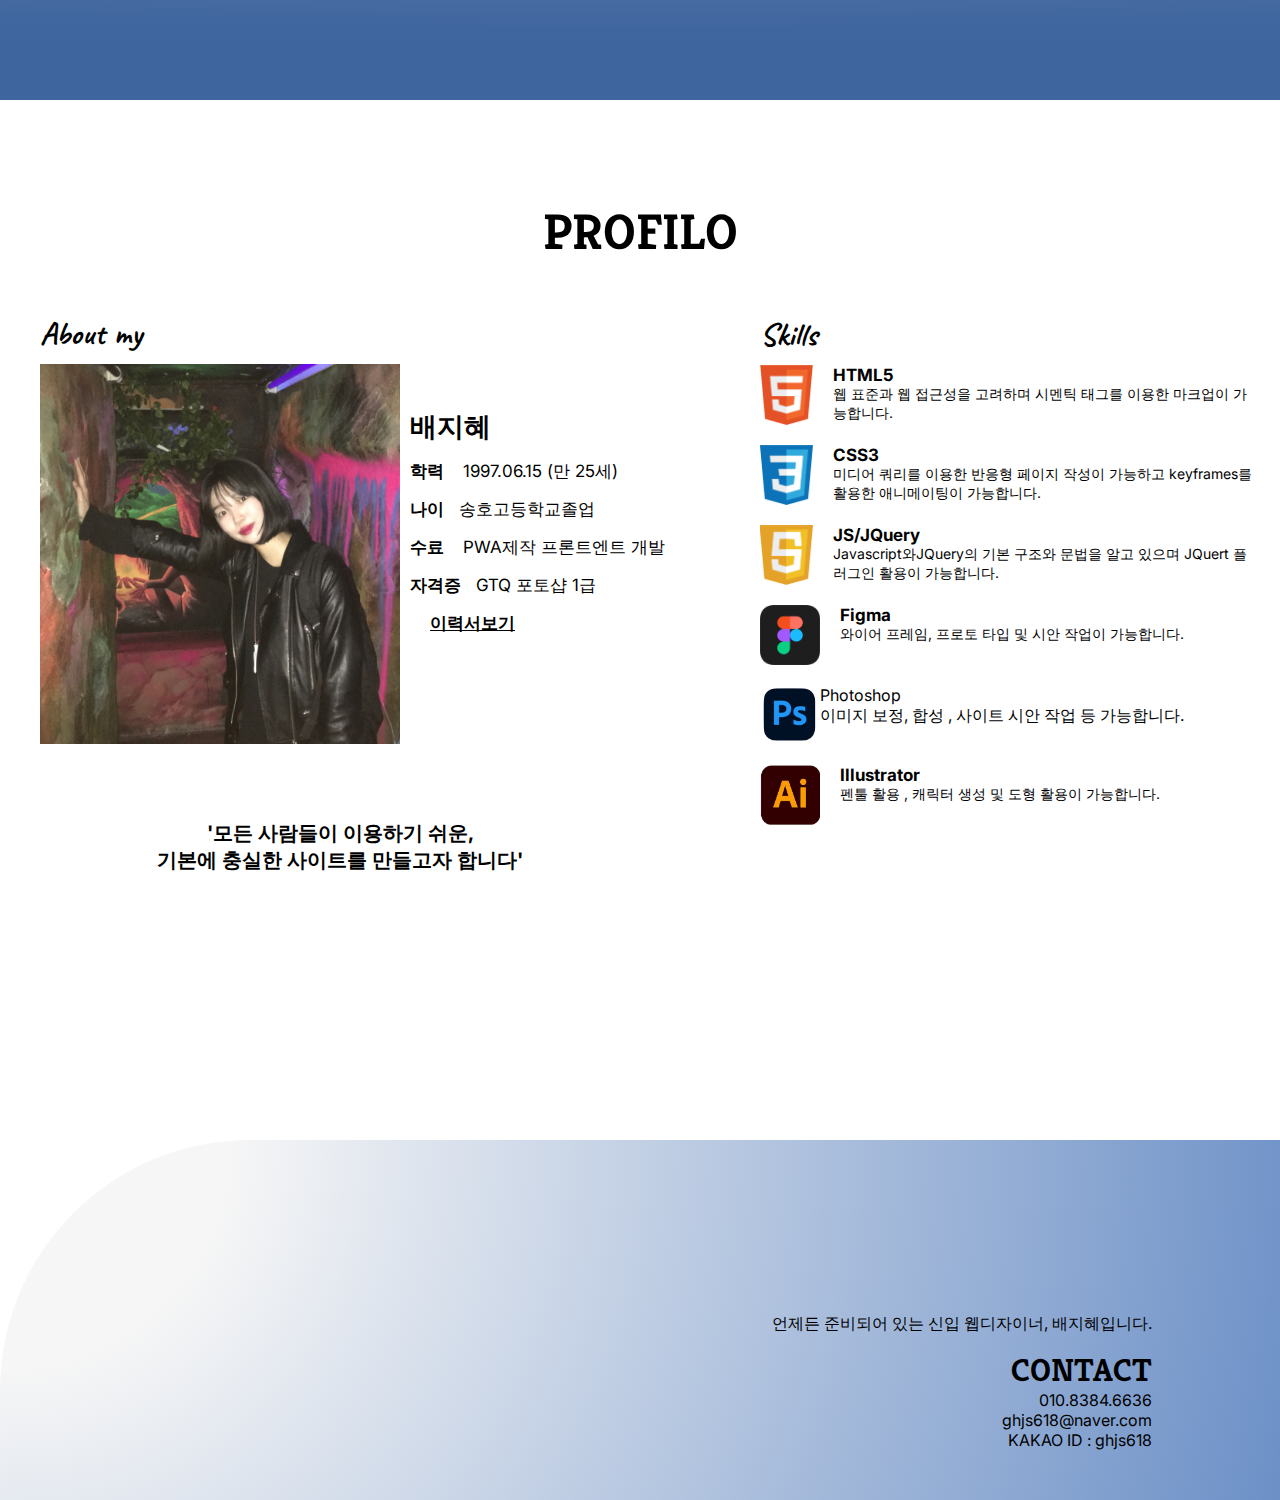
==== commit 1549a1fe: "메인수정" ====
--- a/index.html
+++ b/index.html
@@ -26,6 +26,7 @@
                 <li><a href="#">Clone Coding<p></p></a></li>
                 <li><a href="#">Re-Design<p></p></a></li>
                 <li><a href="#">Design<p></p></a></li>
+                <li><a href="#">React<p></p></a></li>
                 <li><a href="#">Profilo<p></p></a></li>
 
             </ul>
@@ -38,6 +39,7 @@
             <li><a href="#">Clone Coding<p></p></a></li>
             <li><a href="#">Re-Design<p></p></a></li>
             <li><a href="#">Design<p></p></a></li>
+            <li><a href="#">React<p></p></a></li>
             <li><a href="#">Profilo<p></p></a></li>
 
         </ul>
@@ -77,8 +79,8 @@
         </section>
 
 
-        <!--.gentle-monter -->
-        <section class="slider">
+        <!--.Responsive 반응형 슬라이드 -->
+        <section id="slider">
             <div class="swiper swiper_byredo">
                 <div class="swiper-wrapper">
                     <div class="swiper-slide byredo">
@@ -214,7 +216,7 @@
             </div>
         </section>
         <!--.slider-->
-        <section class="slider">
+        <section id="slider">
             <div class="swiper swiper_trainMuseum">
                 <div class="swiper-wrapper">
                     <div class="swiper-slide trainMuseum">
@@ -308,7 +310,7 @@
 
         <!--desinge-->
 
-        <section class="design">
+        <section id="design">
             <div class="ocean">
                 <div class="wave"></div>
                 <div class="wave"></div>
@@ -317,30 +319,33 @@
                 <h2>DESIGN</h2>
                 <ul>
                     <li class="design_list01_pop">
-                        <div class="img_box"><img src="images/desing/design-app.png" alt=""></div>
+                        <div class="img_box"><img src="images/desing/design-app.png" alt="앱 콘텐츠 제작 메인화면"></div>
                         <p> 앱 콘텐츠 제작</p>
                     </li>
                     <li>
-                        <div class="img_box"><a href="work1.html"onclick="window.open(this.href, '_blank', 'width=960, height=1024, top=20, left=400, scrollbars=yes, resizable=yes'); return false;"><img
-                                    src="images/desing/uiux-main.png" alt=""></a></div>
+                        <div class="img_box"><a href="work1.html"
+                                onclick="window.open(this.href, '_blank', 'width=960, height=1024, top=20, left=400, scrollbars=yes, resizable=yes'); return false;"><img
+                                    src="images/desing/uiux-main.png" alt="홈베이커리 메인화면"></a></div>
                         <p>UIUX Design</p>
                     </li>
                     <li class="design_list03_pop">
-                        <div class="img_box"><img src="images/desing/sicmool-main.jpg" alt=""></div>
+                        <div class="img_box"><img src="images/desing/sicmool-main.jpg" alt="제품 배너디자인 메인"></div>
                         <p>제품 배너 디자인</p>
                     </li>
                     <li class="design_list04_pop">
-                        <div class="img_box"><img src="images/desing/design_pop.PNG" alt=""></div>
+                        <div class="img_box"><img src="images/desing/design_pop.PNG" alt="이벤트팝업창 메인"></div>
                         <p>이벤트 팝업창 </p>
                     </li>
                     <li>
-                        <div class="img_box"><a href="work2.html"onclick="window.open(this.href, '_blank', 'width=960, height=1024, top=20, left=400, scrollbars=yes, resizable=yes'); return false;"><img
-                                    src="images/desing/candle_main.jpg" alt=""></a></div>
+                        <div class="img_box"><a href="work2.html"
+                                onclick="window.open(this.href, '_blank', 'width=960, height=1024, top=20, left=400, scrollbars=yes, resizable=yes'); return false;"><img
+                                    src="images/desing/candle_main.jpg" alt="웹사이트 메인 리디자인"></a></div>
                         <p>웹사이트 메인 리디자인</p>
                     </li>
                     <li>
-                        <div class="img_box"><a href="work3.html"onclick="window.open(this.href, '_blank', 'width=960, height=1024, top=20, left=400, scrollbars=yes, resizable=yes'); return false;"><img
-                                    src="images/desing/fastbox-main.jpg" alt=""></a></div>
+                        <div class="img_box"><a href="work3.html"
+                                onclick="window.open(this.href, '_blank', 'width=960, height=1024, top=20, left=400, scrollbars=yes, resizable=yes'); return false;"><img
+                                    src="images/desing/fastbox-main.jpg" alt="웹사이트 반응형 시안"></a></div>
                         <p>웹사이트 반응형 시안</p>
                     </li>
                 </ul>
@@ -368,7 +373,12 @@
                     <div class="close_btn"></div>
                     <div class="design_pop">
                         <div class="design-box">
+                            <p>씨드물 광고배너</p>
                             <img src="images/desing/sicmool.jpg" alt="씨드물제품배너디자인">
+                            <br>
+                            <p>추석선물 사전예약</p>
+                            <img src="images/desing/banner.png" alt="">
+
                         </div>
                         <div class="design_info">
                             <h4>제품배너 디자인</h4>
@@ -393,95 +403,123 @@
                     </div>
                 </div>
             </div>
-    </section>
-    <!--.profilo-->
-    <section class="profilo">
-        <div class="inner">
-            <h2>PROFILO </h2>
-            <h3>About my</h3>
-            <div class="profilo_all">
-                <div class="About">
-                    <img src="images/my.png" alt="">
-                    <ul>
-                        <li>배지혜</li>
-                        <li><b>학력 </b>1997.06.15 (만 25세) </li>
-                        <li><b>나이</b>송호고등학교졸업</li>
-                        <li><b>수료 </b>PWA제작 프론트엔트 개발</li>
-                        <li><b>자격증</b>GTQ 포토샵 1급</li>
-                        <li><a href="my.html"onclick="window.open(this.href, '_blank', 'width=960, height=1024, top=20, left=400, scrollbars=yes, resizable=yes'); return false;">이력서보기</a></li>
-                    </ul>
-                </div>
-                <p>'모든 사람들이 이용하기 쉬운, <br>
-                    기본에 충실한 사이트를 만들고자 합니다'</p>
-                <div class="skill">
-                    <h3>Skills</h3>
-                    <ul class="skill_gnb">
-                        <li><img src="images/skillCon/html_con.png" alt="html5아이콘">
-                            <ul class="skill_sub">
-                                <li>HTML5</li>
-                                <li>웹 표준과 웹 접근성을 고려하며 시멘틱 태그를 이용한 마크업이 가능합니다.</li>
-                            </ul>
-                        </li>
-                        <li>
-                            <img src="images/skillCon/css_con.png" alt="css아이콘">
-                            <ul class="skill_sub">
-                                <li>CSS3</li>
-                                <li>미디어 쿼리를 이용한 반응형 페이지 작성이 가능하고 keyframes를 활용한
-                                    애니메이팅이 가능합니다.</li>
-                            </ul>
-
-                        </li>
-                        <li>
-                            <img src="images/skillCon/js_con.png" alt="js아이콘">
-                            <ul class="skill_sub">
-                                <li>JS/JQuery</li>
-                                <li>Javascript와JQuery의 기본 구조와 문법을 알고 있으며 JQuert 플러그인 활용이 가능합니다.</li>
-                            </ul>
-
-                        </li>
-                        <li>
-                            <img src="images/skillCon/figma_con.png" alt="Figma아이콘">
-                            <ul class="skill_sub">
-                                <li>Figma</li>
-                                <li>와이어 프레임, 프로토 타입 및 시안 작업이 가능합니다.</li>
-                            </ul>
-
-                        </li>
-                        <li>
-                            <img src="images/skillCon/photoshop.png" alt="Photoshop아이콘">
-                            <ul class="skill_sub">
-                                <li>Photoshop</li>
-                                <li>이미지 보정, 합성 , 사이트 시안 작업 등 가능합니다.</li>
-                            </ul>
-
-                        </li>
-                        <li>
-                            <img src="images/skillCon/illustrator.png" alt="Illustrator아이콘">
-                            <ul class="skill_sub">
-                                <li>Illustrator</li>
-                                <li>펜툴 활용 , 캐릭터 생성 및 도형 활용이 가능합니다.</li>
-                            </ul>
-
-                        </li>
-                    </ul>
-                </div>
-            </div>
-        </div>
-    </section>
-    <!--contact-->
-    <section id="contact">
-        <div class="contact_info">
-            <p>언제든 준비되어 있는 신입 웹디자이너, 배지혜입니다.</p>
-            <h3>CONTACT</h3>
-            <ul>
-                <li>010.8384.6636</li>
-                <li>ghjs618@naver.com</li>
-                <li>KAKAO ID : ghjs618</li>
-
-            </ul>
-        </div>
-        <div class="contact_bg"></div>
-    </section>
+        </section>
+
+        <!-- react -->
+        <section class="slider react">
+            <div class="swiper">
+                <h2>REACT</h2>
+                <div class="swiper-wrapper">
+                    <div class="swiper-slide">
+                        <div class="inner">
+                            <a href="https://jihye615.github.io/NewDarkMode/ "onclick="window.open(this.href, '_blank', 'width=960, height=1024, top=20, left=400, scrollbars=yes, resizable=yes'); return false;">DzrkMode</a>
+                        </div>
+                    </div>
+                    <div class="swiper-slide">
+                        <div class="inner">
+                            <a href="https://jihye615.github.io/todoApp/"onclick="window.open(this.href, '_blank', 'width=960, height=1024, top=20, left=400, scrollbars=yes, resizable=yes'); return false;">TodoList</a>
+                        </div>
+                    </div>
+                    <div class="swiper-slide">
+                        <div class="inner">
+                            <a href="https://jihye615.github.io/right-left-slide/"onclick="window.open(this.href, '_blank', 'width=1200, height=1024, top=20, left=400, scrollbars=yes, resizable=yes'); return false;">Slider</a>
+                        </div>
+                    </div>
+                </div>
+            </div>
+            <div class="button-prev"><span class="material-icons">arrow_back_ios</span></div>
+            <div class="button-next"><span class="material-icons">arrow_forward_ios</span></div>
+        </section>
+        <!--.profilo-->
+        <section id="profilo">
+            <div class="inner">
+                <h2>PROFILO </h2>
+                <h3>About my</h3>
+                <div class="profilo_all">
+                    <div class="About">
+                        <img src="images/my.png" alt="배지혜사진">
+                        <ul>
+                            <li>배지혜</li>
+                            <li><b>학력 </b>1997.06.15 (만 25세) </li>
+                            <li><b>나이</b>송호고등학교졸업</li>
+                            <li><b>수료 </b>PWA제작 프론트엔트 개발</li>
+                            <li><b>자격증</b>GTQ 포토샵 1급</li>
+                            <li><a href="my.html"
+                                    onclick="window.open(this.href, '_blank', 'width=960, height=1024, top=20, left=400, scrollbars=yes, resizable=yes'); return false;">이력서보기</a>
+                            </li>
+                        </ul>
+                    </div>
+                    <p>'모든 사람들이 이용하기 쉬운, <br>
+                        기본에 충실한 사이트를 만들고자 합니다'</p>
+                    <div class="skill">
+                        <h3>Skills</h3>
+                        <ul class="skill_gnb">
+                            <li><img src="images/skillCon/html_con.png" alt="html5아이콘">
+                                <ul class="skill_sub">
+                                    <li>HTML5</li>
+                                    <li>웹 표준과 웹 접근성을 고려하며 시멘틱 태그를 이용한 마크업이 가능합니다.</li>
+                                </ul>
+                            </li>
+                            <li>
+                                <img src="images/skillCon/css_con.png" alt="css아이콘">
+                                <ul class="skill_sub">
+                                    <li>CSS3</li>
+                                    <li>미디어 쿼리를 이용한 반응형 페이지 작성이 가능하고 keyframes를 활용한
+                                        애니메이팅이 가능합니다.</li>
+                                </ul>
+
+                            </li>
+                            <li>
+                                <img src="images/skillCon/js_con.png" alt="js아이콘">
+                                <ul class="skill_sub">
+                                    <li>JS/JQuery</li>
+                                    <li>Javascript와JQuery의 기본 구조와 문법을 알고 있으며 JQuert 플러그인 활용이 가능합니다.</li>
+                                </ul>
+
+                            </li>
+                            <li>
+                                <img src="images/skillCon/figma_con.png" alt="Figma아이콘">
+                                <ul class="skill_sub">
+                                    <li>Figma</li>
+                                    <li>와이어 프레임, 프로토 타입 및 시안 작업이 가능합니다.</li>
+                                </ul>
+
+                            </li>
+                            <li>
+                                <img src="images/skillCon/photoshop.png" alt="Photoshop아이콘">
+                                <ul class=webskill_sub">
+                                    <li>Photoshop</li>
+                                    <li>이미지 보정, 합성 , 사이트 시안 작업 등 가능합니다.</li>
+                                </ul>
+
+                            </li>
+                            <li>
+                                <img src="images/skillCon/illustrator.png" alt="Illustrator아이콘">
+                                <ul class="skill_sub">
+                                    <li>Illustrator</li>
+                                    <li>펜툴 활용 , 캐릭터 생성 및 도형 활용이 가능합니다.</li>
+                                </ul>
+
+                            </li>
+                        </ul>
+                    </div>
+                </div>
+            </div>
+        </section>
+        <!--contact-->
+        <section id="contact">
+            <div class="contact_info">
+                <p>언제든 준비되어 있는 신입 웹디자이너, 배지혜입니다.</p>
+                <h3>CONTACT</h3>
+                <ul>
+                    <li>010.8384.6636</li>
+                    <li>ghjs618@naver.com</li>
+                    <li>KAKAO ID : ghjs618</li>
+
+                </ul>
+            </div>
+            <div class="contact_bg"></div>
+        </section>
 
     </div>
     <!--#wrap-->
--- a/css/main.css
+++ b/css/main.css
@@ -14,7 +14,7 @@
 
 
 #wrap>section>.inner{width:80%; margin:auto; height:700px;padding:150px 0;} 
-.slider .inner{width:80%; margin:auto; height:700px;padding:150px 0;}
+#slider .inner{width:80%; margin:auto; height:700px;padding:150px 0;}
 
 
 /* 모바일 header */
@@ -22,7 +22,8 @@
 header .pager-mo{position: absolute;width: 100%;top: 100%;left: 0;background:  #3F659E;}
 header .pager-mo ul li a{display: block;color: #fff;font-size: 0.875em; /*14*/padding: 15px 0 15px 5%;transition: all .2s;}
 header .pager-mo ul li a:hover{background-color: #fff;color: #3F659E; font-weight: bold;}
-.pager .on a{background: #ffffff ; color:#041835 ; font-weight: bold;}
+.pager-mo .on a{background: #ffffff ; color:#041835 ; font-weight: bold;}
+.pager-pc .on a{color:#ffffff !important; font-weight: bold;}
 header .pager-mo,.pager-pc{display: none;}
 
 
@@ -92,20 +93,20 @@
 
 /* slider  */
 
-.slider {position: relative; width: 100%; margin: auto;}
+#slider {position: relative; width: 100%; margin: auto;}
 
 /* 이전 다음버튼 */
-.slider .button-prev,.slider .button-next {position: absolute;top: 0;bottom: 0; margin: auto;width:80px;height: 80px;outline: none;z-index: 1;cursor: pointer;}
-.slider .button-prev {left:50px;}
-.slider .button-next {right: 0;}
-.slider .button-prev .material-icons,.slider .button-next .material-icons {color: rgb(0, 0, 0); font-size: 40px;}
-
-.slider .gentle {background:no-repeat center; background-size: cover;background-image: linear-gradient(rgba(255, 255, 255, 0.8),rgba(255, 255, 255, 0.8)),url(../images/gentle_monster-bg.jpg);}
-.slider .pizzaHut {background:no-repeat center; background-size: cover;background-image: linear-gradient(rgba(255, 255, 255, 0.8),rgba(255, 255, 255, 0.8)),url(../images/pizzaHut_bg.jpg);}
-.slider .trainMuseum {background:no-repeat center; background-size: cover;background-image: linear-gradient(rgba(255, 255, 255, 0.8),rgba(255, 255, 255, 0.8)),url(../images/trainMuseum_bg.jpg);}
-.slider .byredo{background:no-repeat center; background-size: cover;background-image: linear-gradient(rgba(255, 255, 255, 0.8),rgba(255, 255, 255, 0.8)),url(../images/byredo-bg.jpg);}
-
-
+#slider .button-prev,#slider .button-next {position: absolute;top: 0;bottom: 0; margin: auto;width:80px;height: 80px;outline: none;z-index: 1;cursor: pointer;}
+#slider .button-prev {left:50px;}
+#slider .button-next {right: 0;}
+#slider .button-prev .material-icons,#slider .button-next .material-icons {color: rgb(0, 0, 0); font-size: 40px;}
+
+#slider .gentle {background:no-repeat center; background-size: cover;background-image: linear-gradient(rgba(255, 255, 255, 0.8),rgba(255, 255, 255, 0.8)),url(../images/gentle_monster-bg.jpg);}
+#slider .pizzaHut {background:no-repeat center; background-size: cover;background-image: linear-gradient(rgba(255, 255, 255, 0.8),rgba(255, 255, 255, 0.8)),url(../images/pizzaHut_bg.jpg);}
+#slider .trainMuseum {background:no-repeat center; background-size: cover;background-image: linear-gradient(rgba(255, 255, 255, 0.8),rgba(255, 255, 255, 0.8)),url(../images/trainMuseum_bg.jpg);}
+#slider .byredo{background:no-repeat center; background-size: cover;background-image: linear-gradient(rgba(255, 255, 255, 0.8),rgba(255, 255, 255, 0.8)),url(../images/byredo-bg.jpg);}
+
+/* ---------반응형 슬라이드--------- */
 /* mo-gentel monster */
 .gentle .info h3{padding-bottom:40px; width: 230px; height: 70px; margin: auto;}
 .gentle .info h3 img{width: 100%; height: 100%;}
@@ -118,6 +119,7 @@
 .byredo .info .btn-group .btn2{background-color: #000000}
 .byredo .info .btn-group .btn2:hover{text-decoration: underline rgb(255, 255, 255);}
 
+/* ------클론코딩-------- */
 /* mo-starbucks */
 #starbucks{background:no-repeat center; background-size: cover;background-image: linear-gradient(rgba(255, 255, 255, 0.8),rgba(255, 255, 255, 0.8)),url(../images/strarbucks_bg.jpg);}
 #starbucks .inner .info .btn-group .btn1{border: 2px solid #135713; margin-right: 20px; }
@@ -126,8 +128,8 @@
 #starbucks .inner .info .btn-group .btn2:hover{text-decoration: underline rgb(255, 255, 255);}
 #starbucks .inner .info .btn-group .btn1{ color: #135713}
 
+/* ---------리디자인페이지---------- */
 /*pizzaHut  */
-
 .pizzaHut .info h3{padding-bottom:40px; width: 230px; height: 70px; margin: auto;}
 .pizzaHut .info h3 img{width: 100%; height: 100%;}
 .pizzaHut .info .btn-group .btn1{border: 2px solid #da2929; margin-right: 20px; }
@@ -148,14 +150,15 @@
 
 
 /* 디자인영역 */
-.design{ position: relative;}
-.design h2{ position: relative; left:0; right: 0; margin: auto; width: 200px; font-size: 50px;font-family: 'Kreon', serif;color: rgb(0, 0, 0); text-align: center;}
-.design .inner ul{width: 100%; display: flex; flex-wrap: wrap; justify-content:center; margin-top: 40px;}
-.design .inner li{ position: relative; font-size: 14px; font-weight: 600; margin:10px; width: 40%; cursor: pointer;}
-.design .inner li img{transition: all 0.5s; width: 100%;}
-.design .inner li p{position:relative;text-align: center; width:100%; color: rgb(12, 0, 0); margin-top: 10px;}
-.design .inner li:hover img{opacity: 0.5;}
-
+#design {position: relative;background:radial-gradient(ellipse at center, rgba(255,254,234,1) 0%, rgba(255,254,234,1) 35%, #aed1f3 100%);overflow: hidden;}
+#design h2{ position: relative; left:0; right: 0; margin: auto; width: 200px; font-size: 50px;font-family: 'Kreon', serif;color: rgb(0, 0, 0); text-align: center;}
+#design h4{ position: relative;}
+#design .inner ul{width: 100%; display: flex; flex-wrap: wrap; justify-content:center; margin-top: 40px;}
+#design .inner li{ position: relative; font-size: 14px; font-weight: 600; margin:10px; width: 40%; cursor: pointer;}
+#design .inner li img{transition: all 0.5s; width: 100%;}
+#design .inner li p{position:relative;text-align: center; width:100%; color: rgb(12, 0, 0); margin-top: 10px;}
+#design .inner li:hover img{opacity: 0.5;}
+#design img{width:100%;}
 /* 팝업창 영역 */
 .popup_wrap h4{position: absolute; bottom: 0;}
 .popup_wrap { display: none; position: absolute;top: 50%;left: 50%;transform:translate(-50%, -50%);width: 80%;height: 100%;max-width: 800px;max-height: 75%;background: rgba(255, 255, 255, 0.925);border-radius: 10px;z-index: 1002;}
@@ -163,16 +166,13 @@
 .close_btn::before, .close_btn::after {display:block;content: '';position: absolute;top: 50%;left: 50%;width: 25px;height: 2px;background: #111;}
 .close_btn::before {transform: translate(-50%, -50%) rotate(45deg);}
 .close_btn::after {transform: translate(-50%, -50%) rotate(-45deg);}
-.design img{width:100%;}
 .design-box {width: 80%; max-width: 500px; margin: auto; height: 350px; overflow: scroll; margin-top: 60px;}
-
 .design_info{ width: 80%;  height: 200px; margin: 30px auto;}
-.design h4{ position: relative;}
 
 .popup_wrap .link_btn {position: absolute;right: 20px;bottom: 30px;text-align: center;}
-.popup_wrap .link_btn a {display: block;border: 1px solid #111;width: 144px;height: 48px;line-height: 48px;background: #fff;color: #111;transition: 0.3s;}.popup_wrap .link_btn a:hover {background: #111;color: #fff;}
-
-.design {background:radial-gradient(ellipse at center, rgba(255,254,234,1) 0%, rgba(255,254,234,1) 35%, #aed1f3 100%);overflow: hidden;}
+.popup_wrap .link_btn a {display: block;border: 1px solid #111;width: 144px;height: 48px;line-height: 48px;background: #fff;color: #111;transition: 0.3s;}
+.popup_wrap .link_btn a:hover {background: #111;color: #fff;}
+
 .ocean { height: 5%;width:100%;position:absolute;bottom:0;left:0;background: #3f659e}
 .wave {background: url(../images/wave.png) repeat-x; position: absolute;top: -198px;width: 6400px;height: 198px;animation: wave 7s cubic-bezier( 0.36, 0.45, 0.63, 0.53) infinite;transform: translate3d(0, 0, 0);}
 .wave:nth-of-type(2) {top: -175px;animation: wave 7s cubic-bezier( 0.36, 0.45, 0.63, 0.53) -.125s infinite, swell 7s ease -1.25s infinite;opacity: 1;} 
@@ -185,29 +185,32 @@
     50% {transform: translate3d(0,5px,0);}
 }
 
-
+/*  리엑트영역 */
+.react{display: none;}
+.react h2{ position: relative; left:0; right: 0; margin:100px auto 0; width: 200px; font-size: 50px;font-family: 'Kreon', serif;color: rgb(0, 0, 0); text-align: center;}
+.pager ul li:nth-child(6){display: none;}
 
 
 /* 프로필영역 */
-.profilo h2{ position: relative;left:0; right: 0; margin: auto; width: 200px; font-size: 50px;font-family: 'Kreon', serif;color: rgb(0, 0, 0); text-align:center; top: -50px; }
-.profilo h3{margin-bottom: 10px; font-size: 27px;  font-family: 'Caveat', cursive;}
-.profilo .About{display: flex;}
-.profilo .About img{width: 200px; margin-right: 10px;}
-.profilo .About ul{width: 60%; font-size: 14px;}
-.profilo .About ul li:first-child{font-weight: bold; font-size: 17px;}
-.profilo .About ul li a:last-child{margin:10px 20px; text-decoration: underline; font-weight: bold;}
-.profilo .About ul li{margin:10px 0;}
-.profilo .About ul li img{width: 40px; height: 40px;}
-
-.profilo p{width: 100%; margin: 25px 0 15px 0; font-weight: bold; text-align: center;}
-
-.profilo .skill{margin-top:0px;}
-.profilo .skill ul li{display: flex; width: 100%; margin: 0px 0;}
-.profilo .skill ul li img{width: 40px; height: 40px;}
-.profilo .skill .skill_gnb > li {height: 50px; margin: 5px 0;}
-.profilo .skill .skill_sub li{padding-left: 10px;}
-.profilo .skill .skill_sub li:nth-child(1){font-weight: bold; font-size: 0.875em;}
-.profilo .skill .skill_sub li:nth-child(2){font-size:0.750em;}
+#profilo h2{ position: relative;left:0; right: 0; margin: auto; width: 200px; font-size: 50px;font-family: 'Kreon', serif;color: rgb(0, 0, 0); text-align:center; top: -50px; }
+#profilo h3{margin-bottom: 10px; font-size: 27px;  font-family: 'Caveat', cursive;}
+#profilo .About{display: flex;}
+#profilo .About img{width: 200px; margin-right: 10px;}
+#profilo .About ul{width: 60%; font-size: 14px;}
+#profilo .About ul li:first-child{font-weight: bold; font-size: 17px;}
+#profilo .About ul li a:last-child{margin:10px 20px; text-decoration: underline; font-weight: bold;}
+#profilo .About ul li{margin:10px 0;}
+#profilo .About ul li img{width: 40px; height: 40px;}
+
+#profilo p{width: 100%; margin: 25px 0 15px 0; font-weight: bold; text-align: center;}
+
+#profilo .skill{margin-top:0px;}
+#profilo .skill ul li{display: flex; width: 100%; margin: 0px 0;}
+#profilo .skill ul li img{width: 40px; height: 40px;}
+#profilo .skill .skill_gnb > li {height: 50px; margin: 5px 0;}
+#profilo .skill .skill_sub li{padding-left: 10px;}
+#profilo .skill .skill_sub li:nth-child(1){font-weight: bold; font-size: 0.875em;}
+#profilo .skill .skill_sub li:nth-child(2){font-size:0.750em;}
 
 
 /* 연락처영역 */
@@ -223,16 +226,16 @@
 /* =======================tab============================*/
 @media all and (min-width:768px){
 #main h3{top: 16%; height:10%;}
-.design h4{ position: relative;}
-.design .inner ul{ position: relative;}
-.design .inner li{width: 200px; height: 200px; margin: 20px;}
+#design h4{ position: relative;}
+#design .inner ul{ position: relative;}
+#design .inner li{width: 200px; height: 200px; margin: 20px;}
 .design-box { min-height: 500px; margin-top: 80px;}
 
 
 /* pc */
 @media all and (min-width:1200px){
 #wrap>section>.inner{width:1200px;} 
-.slider .inner{width:1200px}
+#slider .inner{width:1200px}
 
 .menu-toggle-btn{display: none;}
 .pager-pc{display: block;}
@@ -259,42 +262,42 @@
 .inner .info .btn-group{top: 80px;}
 
 /* 슬라이더 */
-.slider .button-prev,.slider .button-next {position: absolute;top: 0;bottom: 0; margin: auto;width:80px;height: 80px;outline: none;z-index: 1;cursor: pointer;}
-.slider .button-prev {left:20%;}
-.slider .button-next {right: 12%;}
-.slider .button-prev .material-icons,.slider .button-next .material-icons{font-size: 50px;}
+#slider .button-prev,#slider .button-next {position: absolute;top: 0;bottom: 0; margin: auto;width:80px;height: 80px;outline: none;z-index: 1;cursor: pointer;}
+#slider .button-prev {left:20%;}
+#slider .button-next {right: 12%;}
+#slider .button-prev .material-icons,#slider .button-next .material-icons{font-size: 50px;}
 
 /* 디자인 */
-.design .inner h2{ position: absolute; top:100px;}
-.design .inner li{width: 300px; height: 300px; margin: 20px;}
-.design .inner li p{position:relative; top:-150px; color: #000;  transition: all 0.5s; opacity: 0;}
-.design .inner li:hover p{opacity: 1;}
+#design .inner h2{ position: absolute; top:100px;}
+#design .inner li{width: 300px; height: 300px; margin: 20px;}
+#design .inner li p{position:relative; top:-150px; color: #000;  transition: all 0.5s; opacity: 0;}
+#design .inner li:hover p{opacity: 1;}
 .popup_wrap {max-height: 80%;}
 
 
 /* 프로필 */
 .profilo_all{display: flex; flex-wrap: wrap;}
 .profilo_all .About{order: 1; width: 60%;}
-.profilo_all .About img{width: 50%; height: 380px;}
+.profilo_all .About img{width: 50% !important; height: 380px;}
 .profilo_all .skill{order: 2; width: 40%; position: relative; top:-50px;}
-.profilo_all p{order: 3; width:50%; font-size: 1.250em; position: relative; top: -100px;}
-.profilo h3{font-size: 32px;}
-
-
-.profilo .About ul{width: 40%; padding-top: 30px; font-size: 17px;}
-.profilo .About ul li:first-child{font-size: 1.563em;}
-.profilo .About ul li{margin:15px 0;}
-.profilo .About ul li b{padding-right: 15px;}
-
-
-.profilo .skill{margin-top:0px;}
-
-.profilo .skill ul li img{width: 60px; height: 60px;}
-.profilo .skill .skill_gnb > li {height: 70px; margin: 10px 0;}
-.profilo .skill .skill_sub li{padding-left: 20px;}
-.profilo .skill .skill_sub li:nth-child(1){font-weight: bold; font-size:1.063em;}
-.profilo .skill .skill_sub li:nth-child(2){font-size:0.875em;}
-
-}
-}
-
+.profilo_all p{order: 3; width:50% !important; font-size: 1.250em; position: relative; top: -100px;}
+#profilo h3{font-size: 32px;}
+
+
+#profilo .About ul{width: 40%; padding-top: 30px; font-size: 17px;}
+#profilo .About ul li:first-child{font-size: 1.563em;}
+#profilo .About ul li{margin:15px 0;}
+#profilo .About ul li b{padding-right: 15px;}
+
+
+#profilo .skill{margin-top:0px;}
+
+#profilo .skill ul li img{width: 60px; height: 60px;}
+#profilo .skill .skill_gnb > li {height: 70px; margin: 10px 0;}
+#profilo .skill .skill_sub li{padding-left: 20px;}
+#profilo .skill .skill_sub li:nth-child(1){font-weight: bold; font-size:1.063em;}
+#profilo .skill .skill_sub li:nth-child(2){font-size:0.875em;}
+
+}
+}
+
